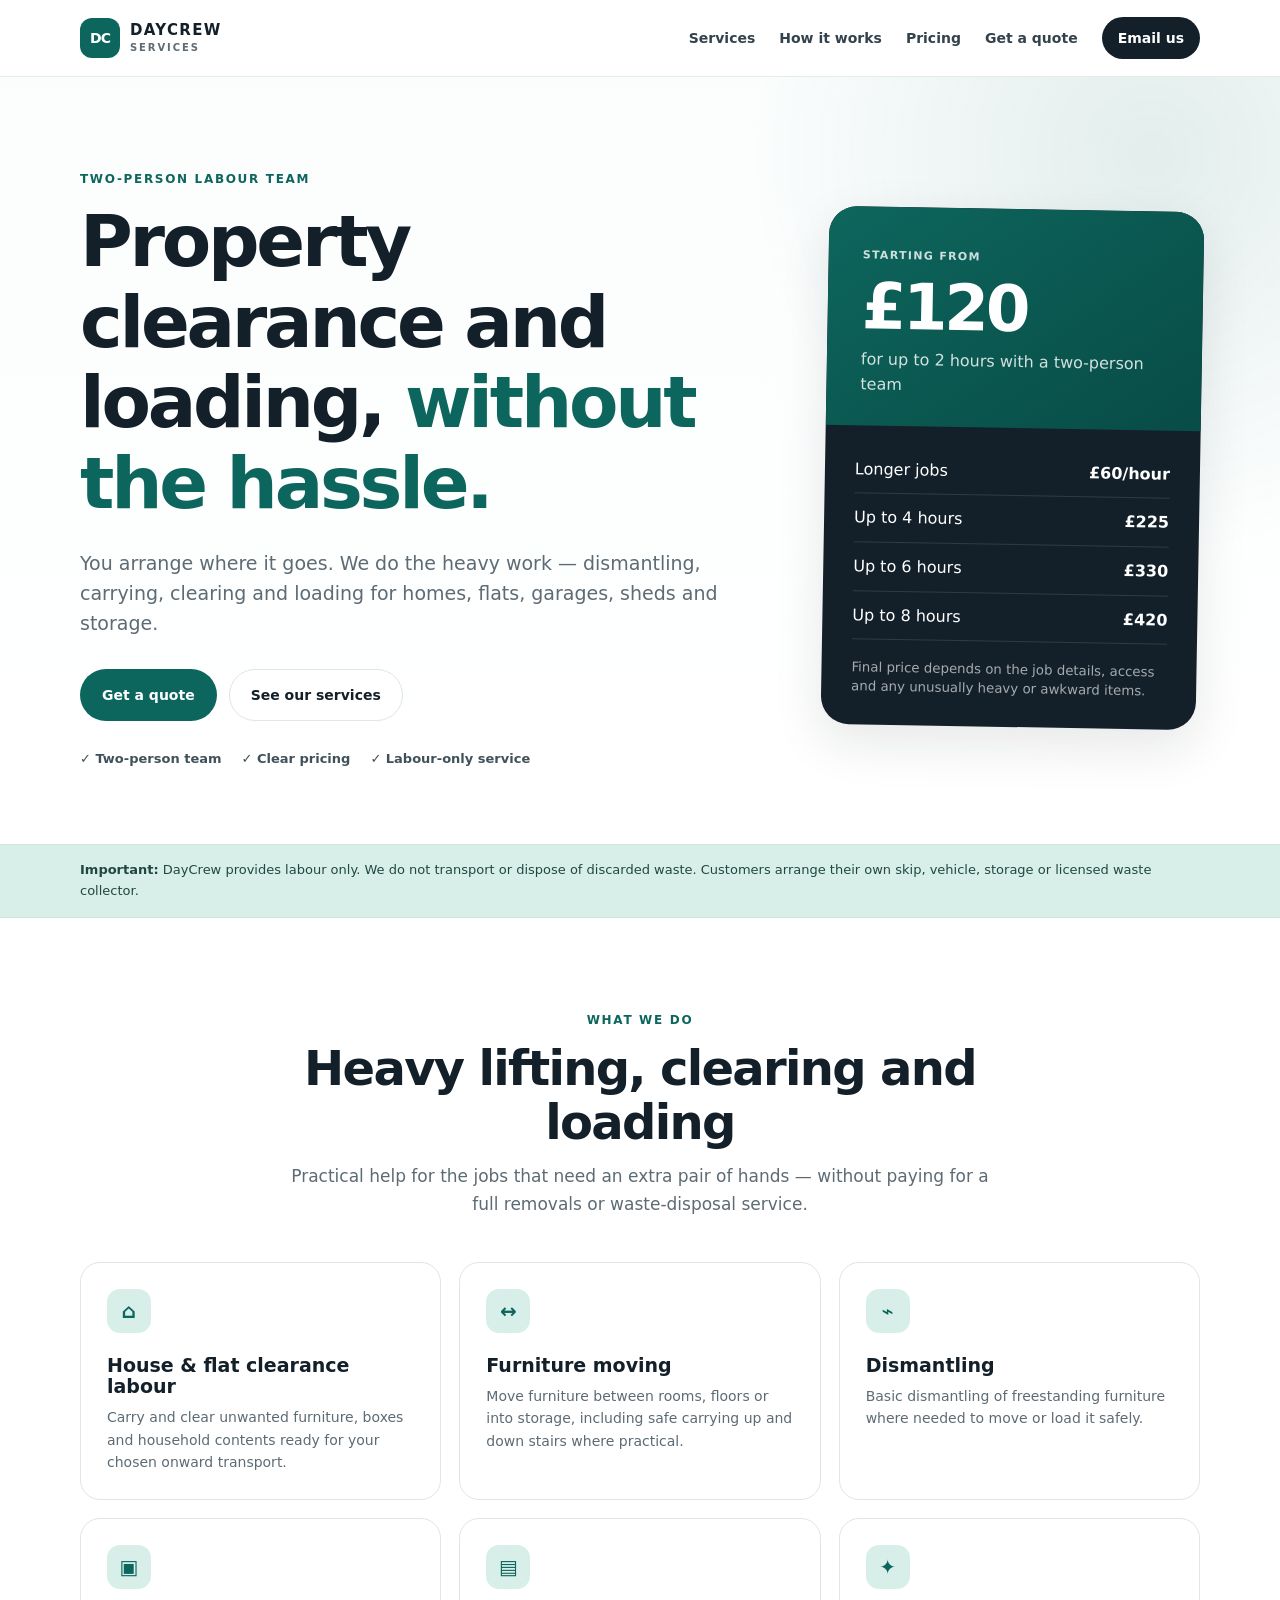
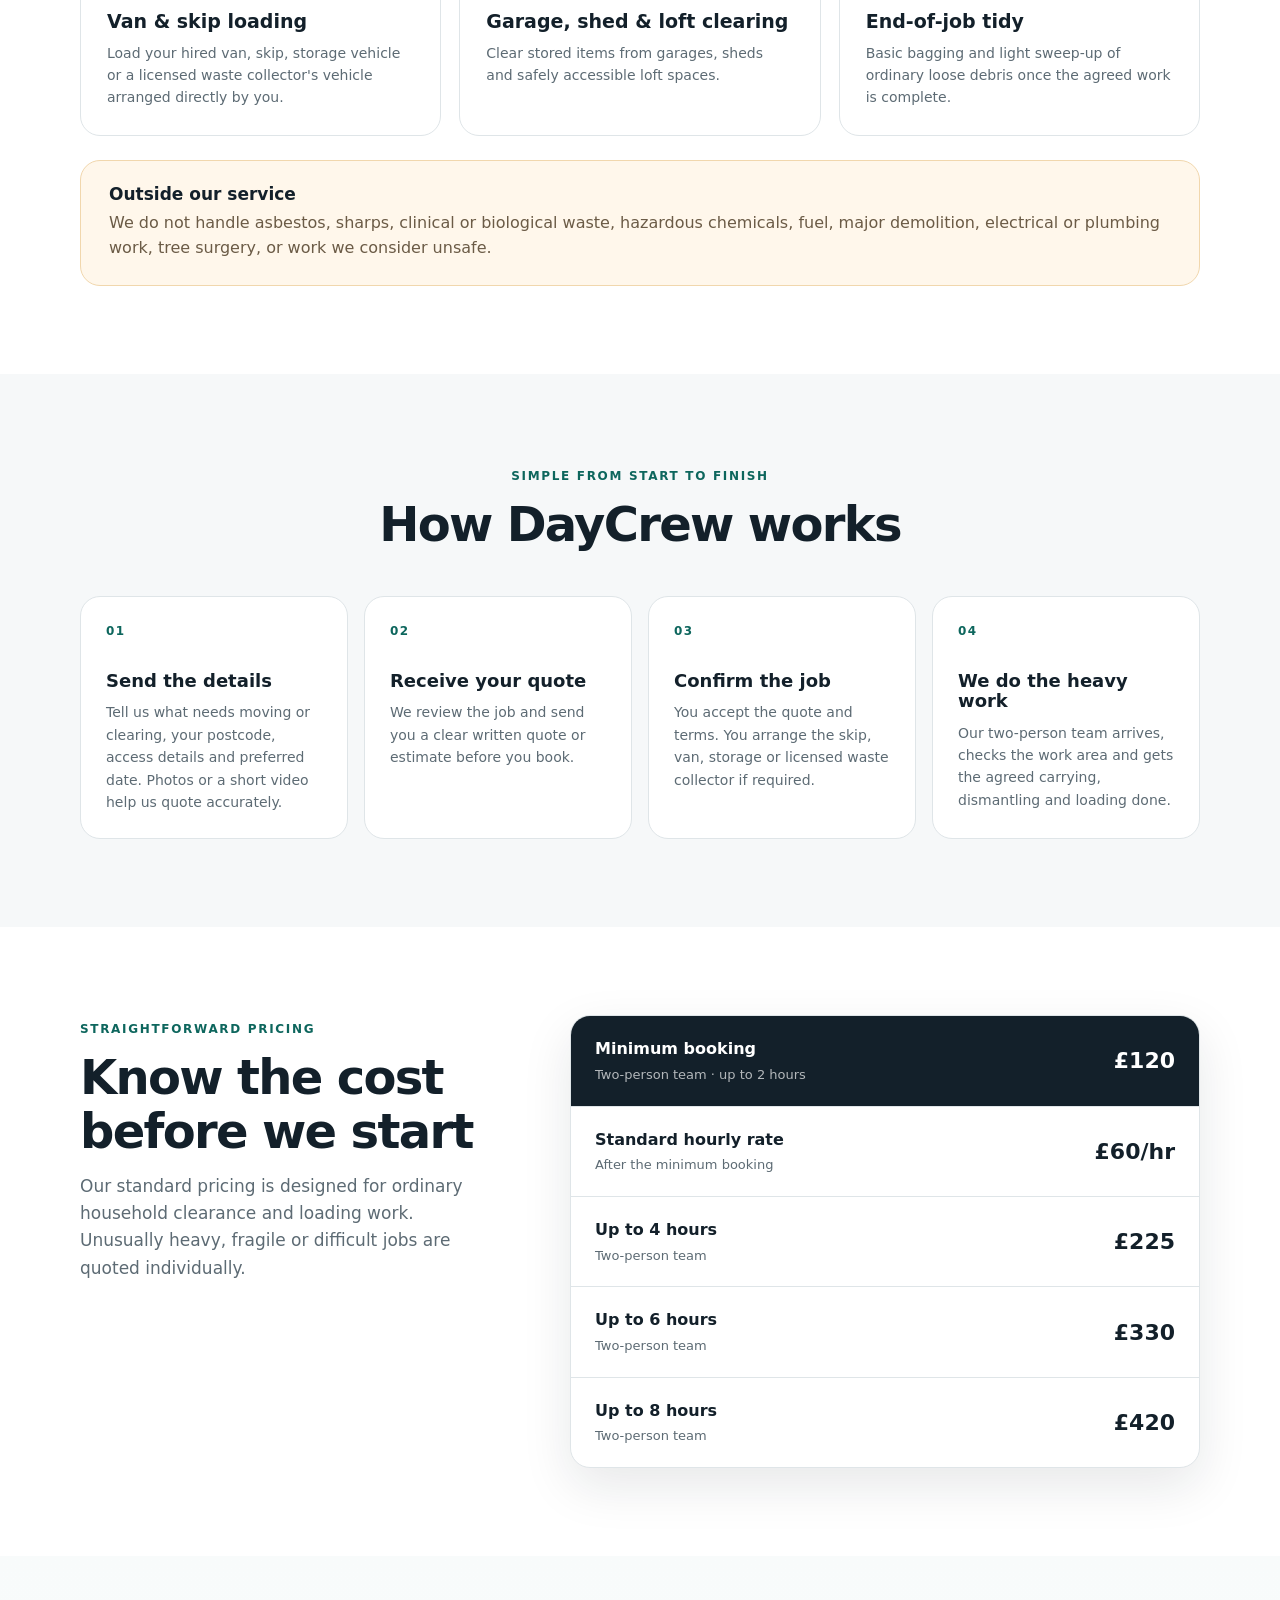
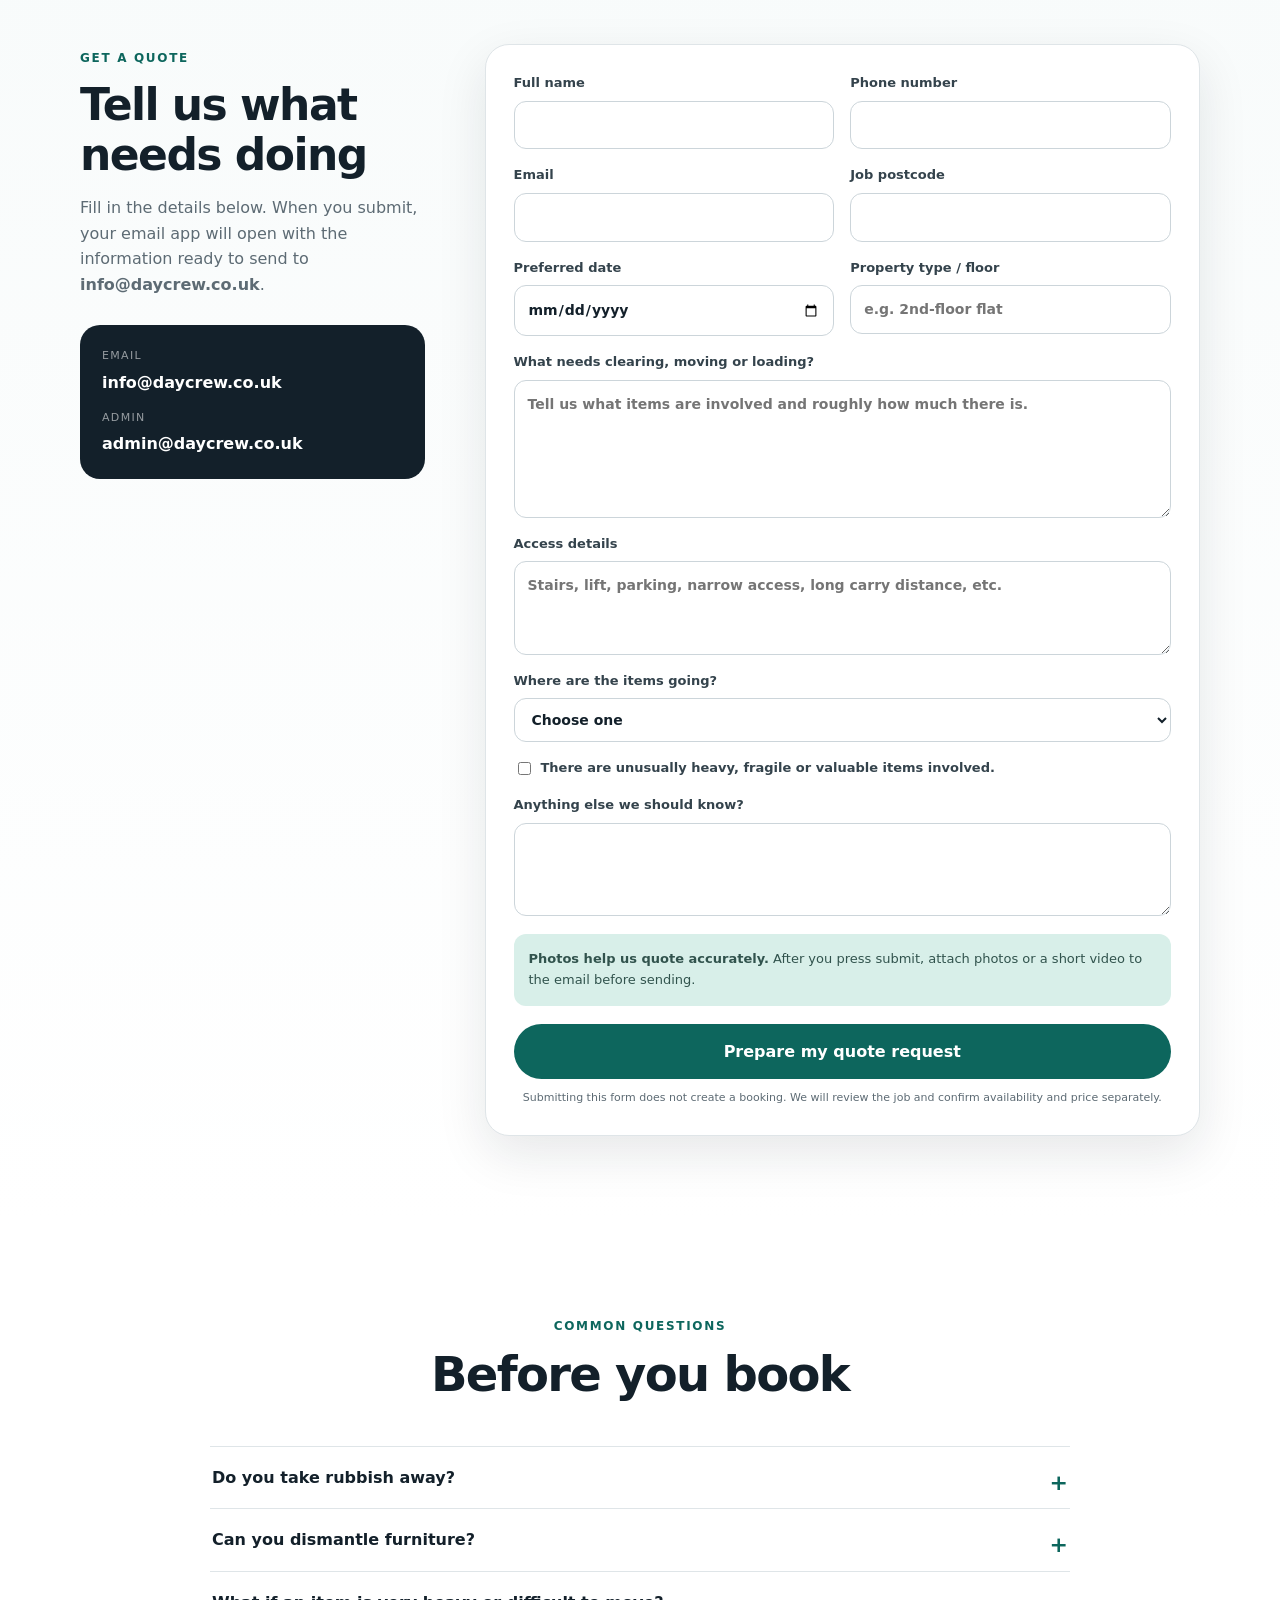
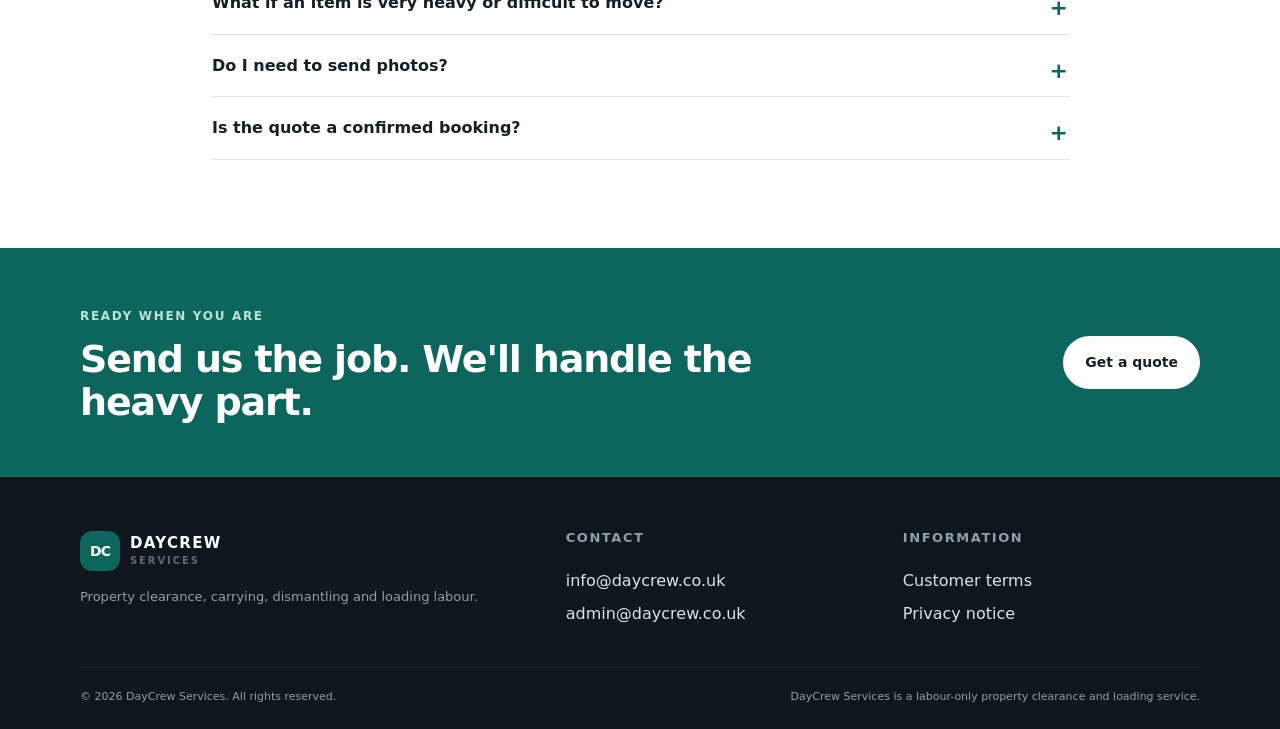
==== index.html @ 3d0cd8ff "Add files via upload" ====
<!DOCTYPE html>
<html lang="en">
<head>
  <meta charset="UTF-8" />
  <meta name="viewport" content="width=device-width, initial-scale=1.0" />
  <meta name="description" content="DayCrew Services provides two-person property clearance, carrying, dismantling and loading labour. You arrange where it goes — we do the heavy work." />
  <title>DayCrew Services | Property Clearance & Loading Labour</title>
  <link rel="stylesheet" href="styles.css" />
  <script defer src="script.js"></script>
</head>
<body>
  <a class="skip-link" href="#main">Skip to content</a>
  <header class="site-header">
    <div class="container nav-wrap">
      <a class="brand" href="#top" aria-label="DayCrew Services home">
        <span class="brand-mark">DC</span>
        <span class="brand-text">DAYCREW<span>SERVICES</span></span>
      </a>
      <button class="menu-toggle" aria-expanded="false" aria-controls="site-nav">
        <span></span><span></span><span></span><span class="sr-only">Menu</span>
      </button>
      <nav id="site-nav" class="site-nav" aria-label="Primary navigation">
        <a href="#services">Services</a>
        <a href="#how">How it works</a>
        <a href="#pricing">Pricing</a>
        <a href="#quote">Get a quote</a>
        <a class="nav-cta" href="mailto:info@daycrew.co.uk">Email us</a>
      </nav>
    </div>
  </header>

  <main id="main">
    <section class="hero" id="top">
      <div class="container hero-grid">
        <div class="hero-copy">
          <span class="eyebrow">Two-person labour team</span>
          <h1>Property clearance and loading, <span>without the hassle.</span></h1>
          <p class="hero-lead">You arrange where it goes. We do the heavy work — dismantling, carrying, clearing and loading for homes, flats, garages, sheds and storage.</p>
          <div class="hero-actions">
            <a class="btn btn-primary" href="#quote">Get a quote</a>
            <a class="btn btn-secondary" href="#services">See our services</a>
          </div>
          <div class="trust-row" aria-label="Key service benefits">
            <span>✓ Two-person team</span><span>✓ Clear pricing</span><span>✓ Labour-only service</span>
          </div>
        </div>

        <aside class="hero-card">
          <div class="hero-card-top">
            <span class="mini-label">Starting from</span>
            <div class="price-big">£120</div>
            <p>for up to 2 hours with a two-person team</p>
          </div>
          <div class="hero-card-body">
            <div class="card-line"><span>Longer jobs</span><strong>£60/hour</strong></div>
            <div class="card-line"><span>Up to 4 hours</span><strong>£225</strong></div>
            <div class="card-line"><span>Up to 6 hours</span><strong>£330</strong></div>
            <div class="card-line"><span>Up to 8 hours</span><strong>£420</strong></div>
            <small>Final price depends on the job details, access and any unusually heavy or awkward items.</small>
          </div>
        </aside>
      </div>
    </section>

    <section class="notice-strip"><div class="container"><strong>Important:</strong> DayCrew provides labour only. We do not transport or dispose of discarded waste. Customers arrange their own skip, vehicle, storage or licensed waste collector.</div></section>

    <section class="section" id="services">
      <div class="container">
        <div class="section-heading"><span class="eyebrow">What we do</span><h2>Heavy lifting, clearing and loading</h2><p>Practical help for the jobs that need an extra pair of hands — without paying for a full removals or waste-disposal service.</p></div>
        <div class="service-grid">
          <article class="service-card"><div class="icon">⌂</div><h3>House & flat clearance labour</h3><p>Carry and clear unwanted furniture, boxes and household contents ready for your chosen onward transport.</p></article>
          <article class="service-card"><div class="icon">↔</div><h3>Furniture moving</h3><p>Move furniture between rooms, floors or into storage, including safe carrying up and down stairs where practical.</p></article>
          <article class="service-card"><div class="icon">⌁</div><h3>Dismantling</h3><p>Basic dismantling of freestanding furniture where needed to move or load it safely.</p></article>
          <article class="service-card"><div class="icon">▣</div><h3>Van & skip loading</h3><p>Load your hired van, skip, storage vehicle or a licensed waste collector's vehicle arranged directly by you.</p></article>
          <article class="service-card"><div class="icon">▤</div><h3>Garage, shed & loft clearing</h3><p>Clear stored items from garages, sheds and safely accessible loft spaces.</p></article>
          <article class="service-card"><div class="icon">✦</div><h3>End-of-job tidy</h3><p>Basic bagging and light sweep-up of ordinary loose debris once the agreed work is complete.</p></article>
        </div>
        <div class="scope-box"><div><h3>Outside our service</h3><p>We do not handle asbestos, sharps, clinical or biological waste, hazardous chemicals, fuel, major demolition, electrical or plumbing work, tree surgery, or work we consider unsafe.</p></div></div>
      </div>
    </section>

    <section class="section section-alt" id="how">
      <div class="container">
        <div class="section-heading"><span class="eyebrow">Simple from start to finish</span><h2>How DayCrew works</h2></div>
        <div class="steps">
          <article class="step"><span class="step-number">01</span><h3>Send the details</h3><p>Tell us what needs moving or clearing, your postcode, access details and preferred date. Photos or a short video help us quote accurately.</p></article>
          <article class="step"><span class="step-number">02</span><h3>Receive your quote</h3><p>We review the job and send you a clear written quote or estimate before you book.</p></article>
          <article class="step"><span class="step-number">03</span><h3>Confirm the job</h3><p>You accept the quote and terms. You arrange the skip, van, storage or licensed waste collector if required.</p></article>
          <article class="step"><span class="step-number">04</span><h3>We do the heavy work</h3><p>Our two-person team arrives, checks the work area and gets the agreed carrying, dismantling and loading done.</p></article>
        </div>
      </div>
    </section>

    <section class="section" id="pricing">
      <div class="container pricing-wrap">
        <div class="section-heading left"><span class="eyebrow">Straightforward pricing</span><h2>Know the cost before we start</h2><p>Our standard pricing is designed for ordinary household clearance and loading work. Unusually heavy, fragile or difficult jobs are quoted individually.</p></div>
        <div class="pricing-table">
          <div class="price-row featured"><div><strong>Minimum booking</strong><span>Two-person team · up to 2 hours</span></div><strong>£120</strong></div>
          <div class="price-row"><div><strong>Standard hourly rate</strong><span>After the minimum booking</span></div><strong>£60/hr</strong></div>
          <div class="price-row"><div><strong>Up to 4 hours</strong><span>Two-person team</span></div><strong>£225</strong></div>
          <div class="price-row"><div><strong>Up to 6 hours</strong><span>Two-person team</span></div><strong>£330</strong></div>
          <div class="price-row"><div><strong>Up to 8 hours</strong><span>Two-person team</span></div><strong>£420</strong></div>
        </div>
      </div>
    </section>

    <section class="section quote-section" id="quote">
      <div class="container quote-grid">
        <div class="quote-copy"><span class="eyebrow">Get a quote</span><h2>Tell us what needs doing</h2><p>Fill in the details below. When you submit, your email app will open with the information ready to send to <strong>info@daycrew.co.uk</strong>.</p><div class="contact-card"><span>Email</span><a href="mailto:info@daycrew.co.uk">info@daycrew.co.uk</a><span>Admin</span><a href="mailto:admin@daycrew.co.uk">admin@daycrew.co.uk</a></div></div>

        <form id="quote-form" class="quote-form">
          <div class="form-grid">
            <label>Full name<input type="text" name="name" required autocomplete="name" /></label>
            <label>Phone number<input type="tel" name="phone" required autocomplete="tel" /></label>
            <label>Email<input type="email" name="email" required autocomplete="email" /></label>
            <label>Job postcode<input type="text" name="postcode" required autocomplete="postal-code" /></label>
            <label>Preferred date<input type="date" name="date" /></label>
            <label>Property type / floor<input type="text" name="property" placeholder="e.g. 2nd-floor flat" /></label>
            <label class="full">What needs clearing, moving or loading?<textarea name="job" rows="5" required placeholder="Tell us what items are involved and roughly how much there is."></textarea></label>
            <label class="full">Access details<textarea name="access" rows="3" placeholder="Stairs, lift, parking, narrow access, long carry distance, etc."></textarea></label>
            <label class="full">Where are the items going?<select name="destination" required><option value="">Choose one</option><option>My skip</option><option>My / hired removal van</option><option>Licensed waste collector I have arranged</option><option>Storage unit / storage vehicle</option><option>Only moving within the property</option><option>Other</option></select></label>
            <label class="full checkbox-row"><input type="checkbox" name="heavy" /><span>There are unusually heavy, fragile or valuable items involved.</span></label>
            <label class="full">Anything else we should know?<textarea name="notes" rows="3"></textarea></label>
          </div>
          <div class="photo-note"><strong>Photos help us quote accurately.</strong> After you press submit, attach photos or a short video to the email before sending.</div>
          <button type="submit" class="btn btn-primary btn-full">Prepare my quote request</button>
          <p class="form-small">Submitting this form does not create a booking. We will review the job and confirm availability and price separately.</p>
        </form>
      </div>
    </section>

    <section class="section faq-section"><div class="container"><div class="section-heading"><span class="eyebrow">Common questions</span><h2>Before you book</h2></div><div class="faq-list">
      <details><summary>Do you take rubbish away?</summary><p>No. DayCrew is a labour-only service. We can carry and load items, but you arrange the skip, vehicle, storage or licensed waste collector directly.</p></details>
      <details><summary>Can you dismantle furniture?</summary><p>Yes, basic dismantling of suitable freestanding furniture can be included where agreed in the quote.</p></details>
      <details><summary>What if an item is very heavy or difficult to move?</summary><p>Tell us before booking. We may need additional details, may quote it separately, or may decline work that we believe cannot be carried out safely.</p></details>
      <details><summary>Do I need to send photos?</summary><p>They are strongly recommended. Photos of the items, stairs and access route help us estimate the time and identify difficult items before arrival.</p></details>
      <details><summary>Is the quote a confirmed booking?</summary><p>No. Your booking is confirmed only once we have agreed the scope, price, date and terms with you.</p></details>
    </div></div></section>

    <section class="cta-section"><div class="container cta-inner"><div><span class="eyebrow">Ready when you are</span><h2>Send us the job. We'll handle the heavy part.</h2></div><a class="btn btn-light" href="#quote">Get a quote</a></div></section>
  </main>

  <footer class="site-footer"><div class="container footer-grid"><div><a class="brand footer-brand" href="#top"><span class="brand-mark">DC</span><span class="brand-text">DAYCREW<span>SERVICES</span></span></a><p>Property clearance, carrying, dismantling and loading labour.</p></div><div><h3>Contact</h3><a href="mailto:info@daycrew.co.uk">info@daycrew.co.uk</a><a href="mailto:admin@daycrew.co.uk">admin@daycrew.co.uk</a></div><div><h3>Information</h3><a href="terms.html">Customer terms</a><a href="privacy.html">Privacy notice</a></div></div><div class="container footer-bottom"><p>© <span id="year"></span> DayCrew Services. All rights reserved.</p><p>DayCrew Services is a labour-only property clearance and loading service.</p></div></footer>
</body>
</html>
---- styles.css ----
:root{--ink:#13202a;--muted:#5d6b74;--bg:#f6f8f9;--card:#fff;--line:#dfe5e8;--brand:#0d665d;--brand-dark:#084c46;--accent:#d8efe9;--shadow:0 18px 50px rgba(19,32,42,.10);--radius:20px}*{box-sizing:border-box}html{scroll-behavior:smooth}body{margin:0;font-family:Inter,ui-sans-serif,system-ui,-apple-system,BlinkMacSystemFont,"Segoe UI",sans-serif;color:var(--ink);background:#fff;line-height:1.6}a{color:inherit}.container{width:min(1120px,calc(100% - 40px));margin:0 auto}.sr-only{position:absolute;width:1px;height:1px;padding:0;margin:-1px;overflow:hidden;clip:rect(0,0,0,0);white-space:nowrap;border:0}.skip-link{position:absolute;left:-9999px;top:10px;background:#fff;padding:10px 14px;z-index:999}.skip-link:focus{left:10px}.site-header{position:sticky;top:0;z-index:50;background:rgba(255,255,255,.92);backdrop-filter:blur(12px);border-bottom:1px solid rgba(223,229,232,.8)}.nav-wrap{height:76px;display:flex;align-items:center;justify-content:space-between;gap:28px}.brand{display:flex;align-items:center;gap:10px;text-decoration:none;font-weight:800}.brand-mark{width:40px;height:40px;border-radius:12px;display:grid;place-items:center;background:var(--brand);color:#fff;letter-spacing:-1px;font-size:14px}.brand-text{font-size:15px;letter-spacing:.09em;line-height:1.05}.brand-text span{display:block;font-size:10px;font-weight:700;color:var(--muted);letter-spacing:.19em;margin-top:4px}.site-nav{display:flex;align-items:center;gap:24px}.site-nav a{text-decoration:none;font-size:14px;font-weight:650;color:#33434d}.site-nav a:hover{color:var(--brand)}.site-nav .nav-cta{color:#fff;background:var(--ink);padding:10px 16px;border-radius:999px}.site-nav .nav-cta:hover{color:#fff;background:var(--brand)}.menu-toggle{display:none;border:0;background:none;padding:8px}.menu-toggle span:not(.sr-only){display:block;width:23px;height:2px;background:var(--ink);margin:5px}.hero{padding:88px 0 74px;background:radial-gradient(circle at 90% 10%,rgba(13,102,93,.10),transparent 30%),linear-gradient(180deg,#fbfdfd 0%,#fff 100%)}.hero-grid{display:grid;grid-template-columns:1.35fr .75fr;gap:70px;align-items:center}.eyebrow{display:inline-block;color:var(--brand);font-size:12px;font-weight:800;text-transform:uppercase;letter-spacing:.14em;margin-bottom:12px}h1,h2,h3{margin-top:0;line-height:1.12}h1{font-size:clamp(42px,6vw,72px);letter-spacing:-.045em;margin-bottom:24px;max-width:830px}h1 span{color:var(--brand)}.hero-lead{font-size:19px;color:var(--muted);max-width:700px;margin:0 0 30px}.hero-actions{display:flex;gap:12px;flex-wrap:wrap;margin-bottom:28px}.btn{display:inline-flex;align-items:center;justify-content:center;border-radius:999px;padding:14px 21px;font-weight:800;font-size:14px;text-decoration:none;border:1px solid transparent;cursor:pointer;transition:.2s ease}.btn:hover{transform:translateY(-1px)}.btn-primary{background:var(--brand);color:#fff}.btn-primary:hover{background:var(--brand-dark)}.btn-secondary{background:#fff;border-color:var(--line);color:var(--ink)}.btn-light{background:#fff;color:var(--ink)}.btn-full{width:100%;font:inherit;font-weight:800}.trust-row{display:flex;gap:20px;flex-wrap:wrap;color:#40515b;font-size:13px;font-weight:700}.hero-card{background:var(--ink);color:#fff;border-radius:28px;overflow:hidden;box-shadow:var(--shadow);transform:rotate(1deg)}.hero-card-top{padding:34px 34px 28px;background:linear-gradient(145deg,var(--brand),var(--brand-dark))}.mini-label{text-transform:uppercase;letter-spacing:.12em;font-size:11px;font-weight:800;opacity:.8}.price-big{font-size:64px;font-weight:900;letter-spacing:-.05em;line-height:1;margin:8px 0}.hero-card-top p{margin:0;color:rgba(255,255,255,.82)}.hero-card-body{padding:20px 30px 28px}.card-line{display:flex;justify-content:space-between;padding:11px 0;border-bottom:1px solid rgba(255,255,255,.12)}.hero-card-body small{display:block;margin-top:18px;color:rgba(255,255,255,.62);line-height:1.45}.notice-strip{background:var(--accent);border-top:1px solid #c9e6df;border-bottom:1px solid #c9e6df}.notice-strip .container{padding:15px 0;font-size:13px;color:#224740}.section{padding:88px 0}.section-alt{background:var(--bg)}.section-heading{max-width:720px;margin:0 auto 44px;text-align:center}.section-heading.left{text-align:left;margin:0}.section-heading h2{font-size:clamp(32px,4vw,48px);letter-spacing:-.035em;margin-bottom:14px}.section-heading p{color:var(--muted);margin:0;font-size:17px}.service-grid{display:grid;grid-template-columns:repeat(3,1fr);gap:18px}.service-card{padding:26px;border:1px solid var(--line);border-radius:var(--radius);background:var(--card);transition:.2s ease}.service-card:hover{transform:translateY(-3px);box-shadow:var(--shadow)}.icon{width:44px;height:44px;border-radius:13px;background:var(--accent);display:grid;place-items:center;color:var(--brand);font-size:20px;font-weight:900;margin-bottom:22px}.service-card h3{font-size:19px;margin-bottom:9px}.service-card p{margin:0;color:var(--muted);font-size:14px}.scope-box{margin-top:24px;padding:24px 28px;background:#fff7eb;border:1px solid #f1d7ad;border-radius:var(--radius)}.scope-box h3{font-size:17px;margin-bottom:6px}.scope-box p{margin:0;color:#6b5b46}.steps{display:grid;grid-template-columns:repeat(4,1fr);gap:16px}.step{background:#fff;border:1px solid var(--line);border-radius:var(--radius);padding:25px}.step-number{display:block;color:var(--brand);font-weight:900;letter-spacing:.12em;font-size:12px;margin-bottom:30px}.step h3{font-size:18px;margin-bottom:10px}.step p{color:var(--muted);font-size:14px;margin:0}.pricing-wrap{display:grid;grid-template-columns:.8fr 1.2fr;gap:70px;align-items:start}.pricing-table{border:1px solid var(--line);border-radius:var(--radius);overflow:hidden;background:#fff;box-shadow:var(--shadow)}.price-row{display:flex;justify-content:space-between;align-items:center;gap:20px;padding:20px 24px;border-bottom:1px solid var(--line)}.price-row:last-child{border-bottom:0}.price-row div{display:flex;flex-direction:column}.price-row span{font-size:13px;color:var(--muted);margin-top:3px}.price-row>strong{font-size:22px}.price-row.featured{background:var(--ink);color:#fff}.price-row.featured span{color:rgba(255,255,255,.68)}.quote-section{background:linear-gradient(180deg,#f8fbfb,#fff)}.quote-grid{display:grid;grid-template-columns:.65fr 1.35fr;gap:60px;align-items:start}.quote-copy h2{font-size:44px;letter-spacing:-.035em;margin-bottom:14px}.quote-copy>p{color:var(--muted)}.contact-card{margin-top:28px;padding:22px;border-radius:var(--radius);background:var(--ink);color:#fff;display:grid;gap:5px}.contact-card span{font-size:11px;text-transform:uppercase;letter-spacing:.12em;opacity:.55;margin-top:8px}.contact-card span:first-child{margin-top:0}.contact-card a{text-decoration:none;font-weight:800}.quote-form{background:#fff;border:1px solid var(--line);border-radius:24px;padding:28px;box-shadow:var(--shadow)}.form-grid{display:grid;grid-template-columns:1fr 1fr;gap:16px}label{font-size:13px;font-weight:750;color:#34434c;display:flex;flex-direction:column;gap:7px}label.full{grid-column:1/-1}input,textarea,select{width:100%;border:1px solid #ccd5da;border-radius:12px;padding:12px 13px;font:inherit;font-size:14px;color:var(--ink);background:#fff}textarea{resize:vertical}input:focus,textarea:focus,select:focus{outline:3px solid rgba(13,102,93,.13);border-color:var(--brand)}.checkbox-row{flex-direction:row;align-items:flex-start;font-weight:600}.checkbox-row input{width:auto;margin-top:4px}.photo-note{margin:18px 0;padding:15px;border-radius:12px;background:var(--accent);font-size:13px;color:#31534d}.form-small{font-size:11px;color:var(--muted);text-align:center;margin:10px 0 0}.faq-list{max-width:860px;margin:0 auto;border-top:1px solid var(--line)}details{border-bottom:1px solid var(--line);padding:18px 2px}summary{cursor:pointer;font-weight:800;list-style:none}summary::-webkit-details-marker{display:none}summary:after{content:"+";float:right;color:var(--brand);font-size:22px}details[open] summary:after{content:"–"}details p{color:var(--muted);margin:12px 30px 0 0}.cta-section{padding:54px 0;background:var(--brand);color:#fff}.cta-inner{display:flex;justify-content:space-between;align-items:center;gap:30px}.cta-inner .eyebrow{color:#bde2da}.cta-inner h2{font-size:38px;letter-spacing:-.03em;margin:0;max-width:700px}.site-footer{background:#0d171d;color:#dbe4e8;padding:54px 0 24px}.footer-grid{display:grid;grid-template-columns:1.5fr 1fr 1fr;gap:40px}.footer-brand{color:#fff;margin-bottom:16px}.site-footer p{color:#8ea0aa;max-width:430px;font-size:13px}.site-footer h3{font-size:13px;text-transform:uppercase;letter-spacing:.12em;color:#8ea0aa;margin-bottom:14px}.footer-grid>div:not(:first-child){display:flex;flex-direction:column;gap:8px}.footer-grid a{text-decoration:none}.footer-grid a:hover{color:#fff}.footer-bottom{display:flex;justify-content:space-between;gap:20px;border-top:1px solid rgba(255,255,255,.08);margin-top:40px;padding-top:20px}.footer-bottom p{margin:0;font-size:11px}.legal-page{background:var(--bg);min-height:100vh}.legal-shell{max-width:860px;margin:0 auto;padding:70px 20px}.legal-shell h1{font-size:46px}.legal-shell h2{font-size:22px;margin-top:34px}.legal-shell p,.legal-shell li{color:#4f606a}.legal-shell .legal-card{background:#fff;border:1px solid var(--line);border-radius:var(--radius);padding:34px}.back-link{display:inline-block;margin-bottom:26px;text-decoration:none;font-weight:800;color:var(--brand)}@media(max-width:900px){.hero-grid,.pricing-wrap,.quote-grid{grid-template-columns:1fr}.hero-grid{gap:38px}.hero-card{max-width:620px;transform:none}.service-grid{grid-template-columns:1fr 1fr}.steps{grid-template-columns:1fr 1fr}.quote-copy{max-width:700px}}@media(max-width:760px){.nav-wrap{height:68px}.menu-toggle{display:block}.site-nav{display:none;position:absolute;left:20px;right:20px;top:76px;background:#fff;border:1px solid var(--line);border-radius:18px;padding:14px;box-shadow:var(--shadow);flex-direction:column;align-items:stretch}.site-nav.open{display:flex}.site-nav a{padding:8px 10px}.hero{padding:62px 0 55px}.service-grid,.steps,.footer-grid{grid-template-columns:1fr}.form-grid{grid-template-columns:1fr}.cta-inner,.footer-bottom{flex-direction:column;align-items:flex-start}.section{padding:68px 0}.container{width:min(100% - 28px,1120px)}}@media(max-width:520px){h1{font-size:42px}.hero-lead{font-size:17px}.service-grid,.steps{grid-template-columns:1fr}.price-row{padding:17px}.price-row>strong{font-size:19px}.quote-form{padding:19px}.quote-copy h2{font-size:38px}}
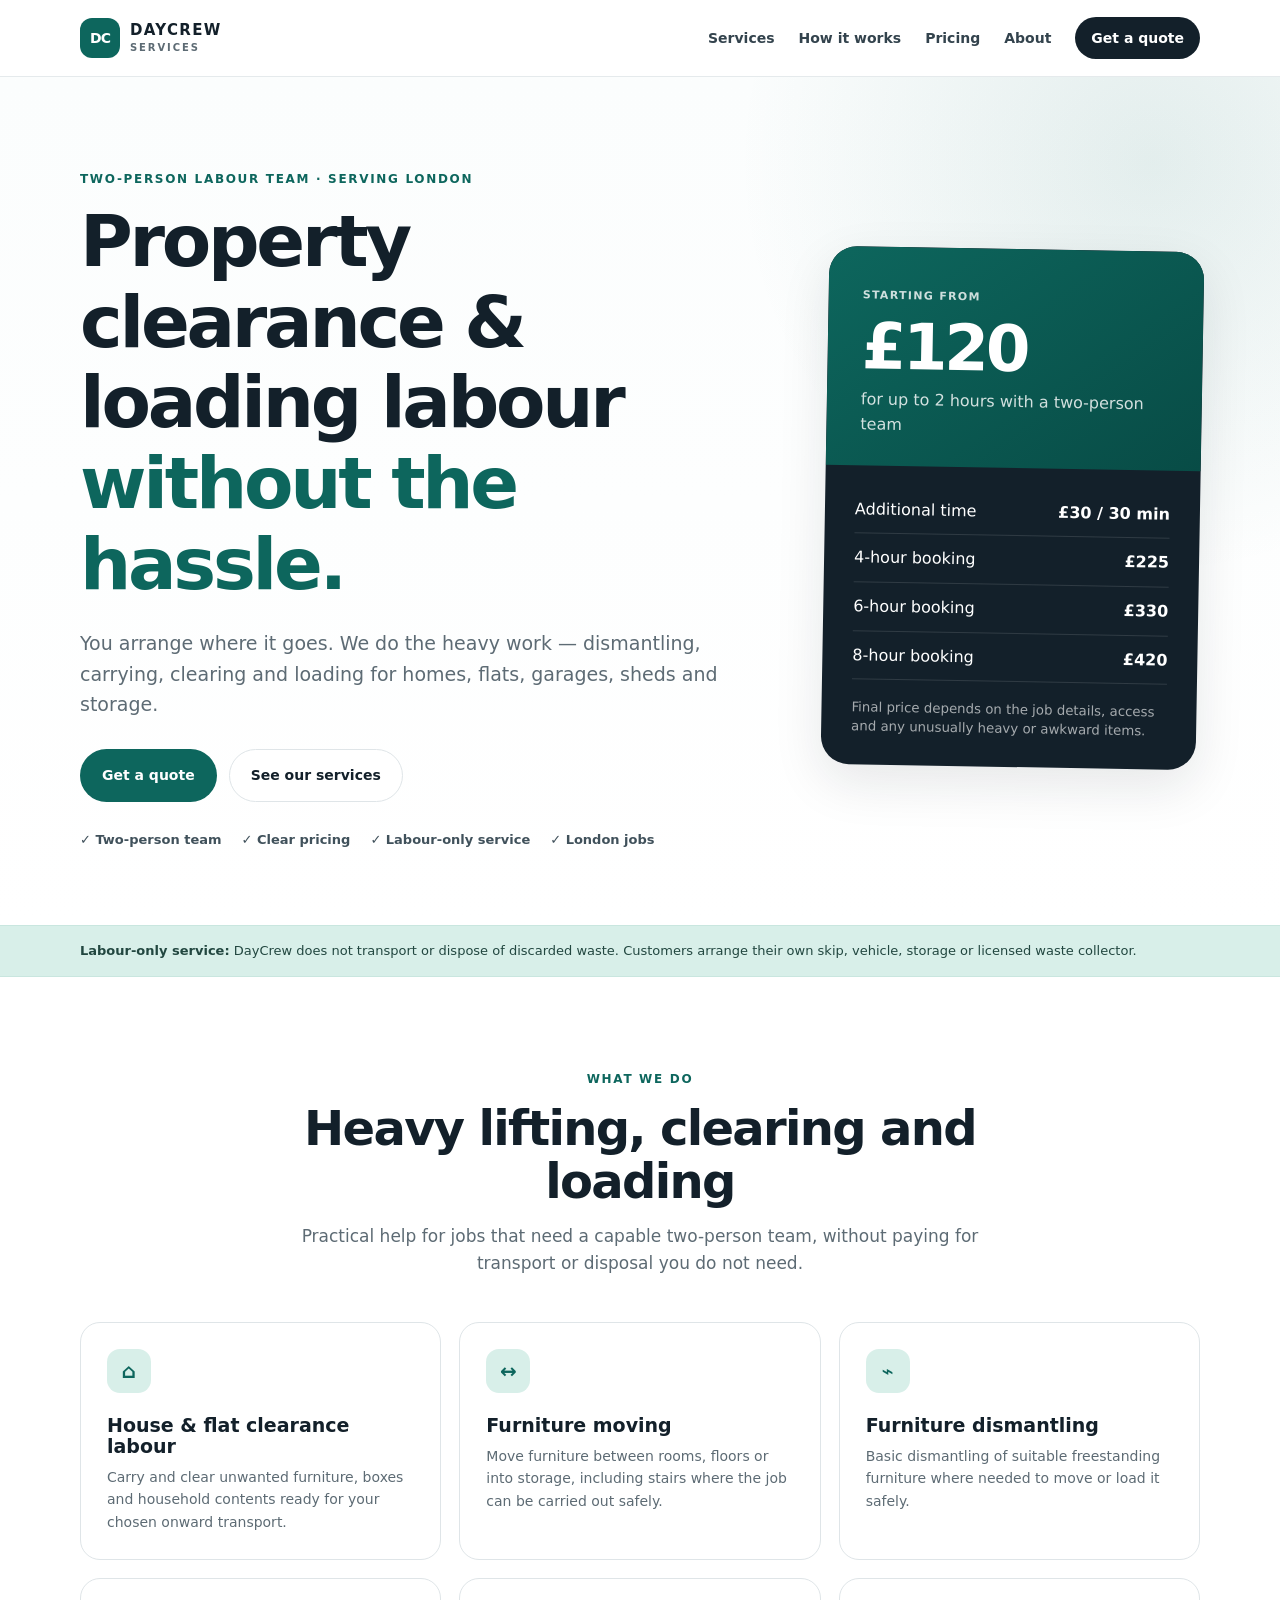
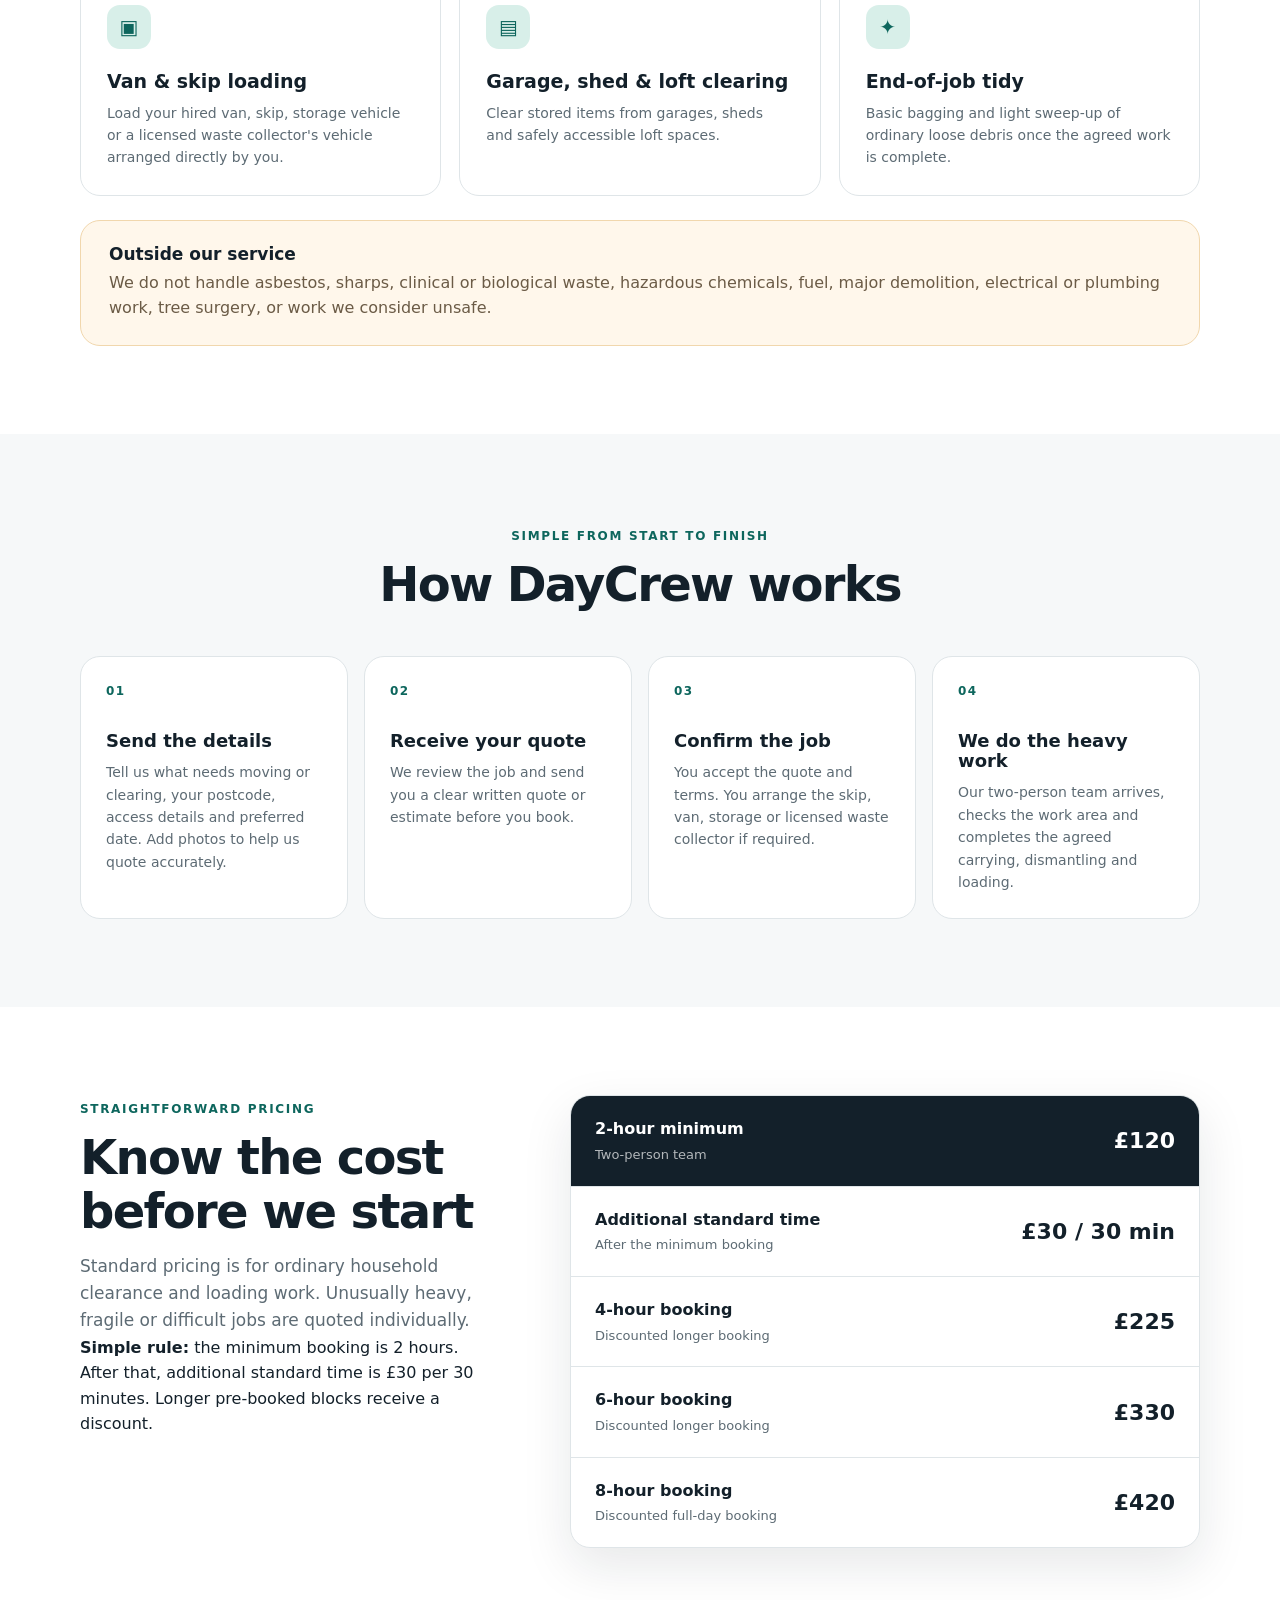
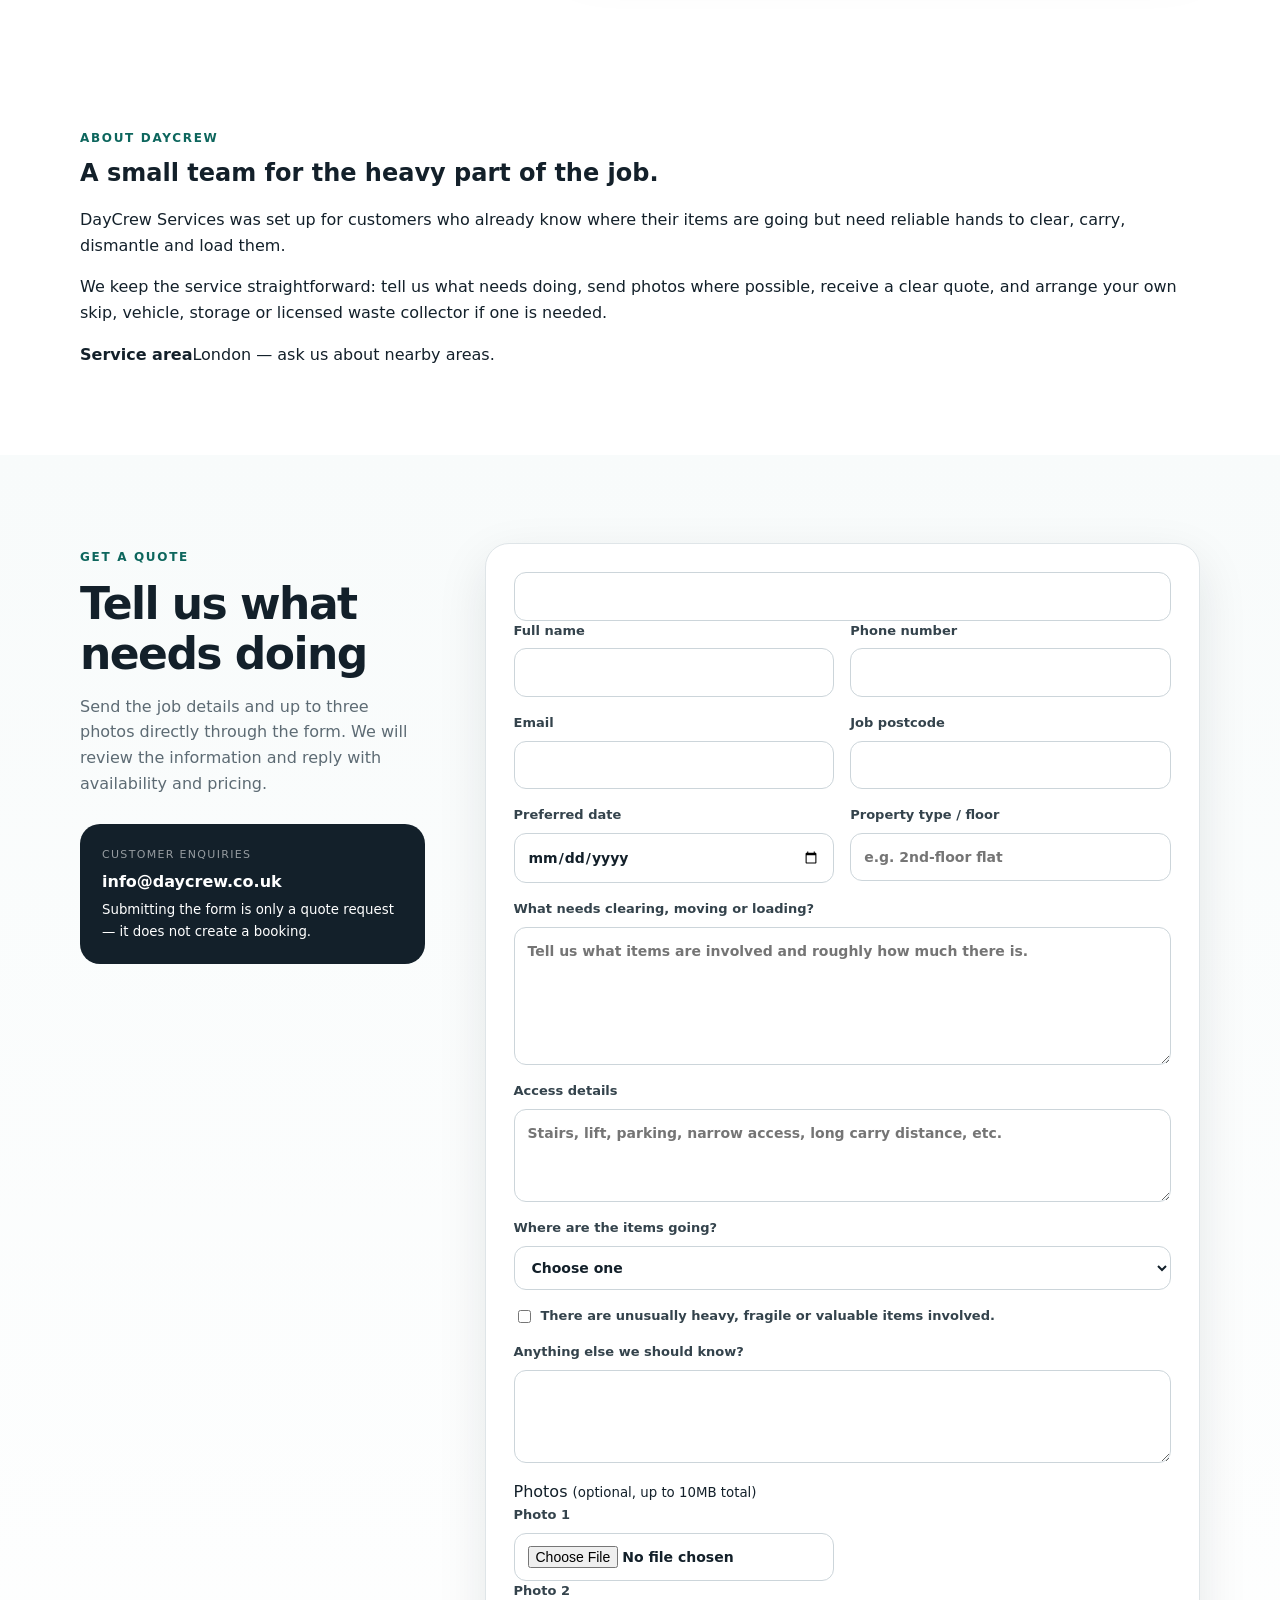
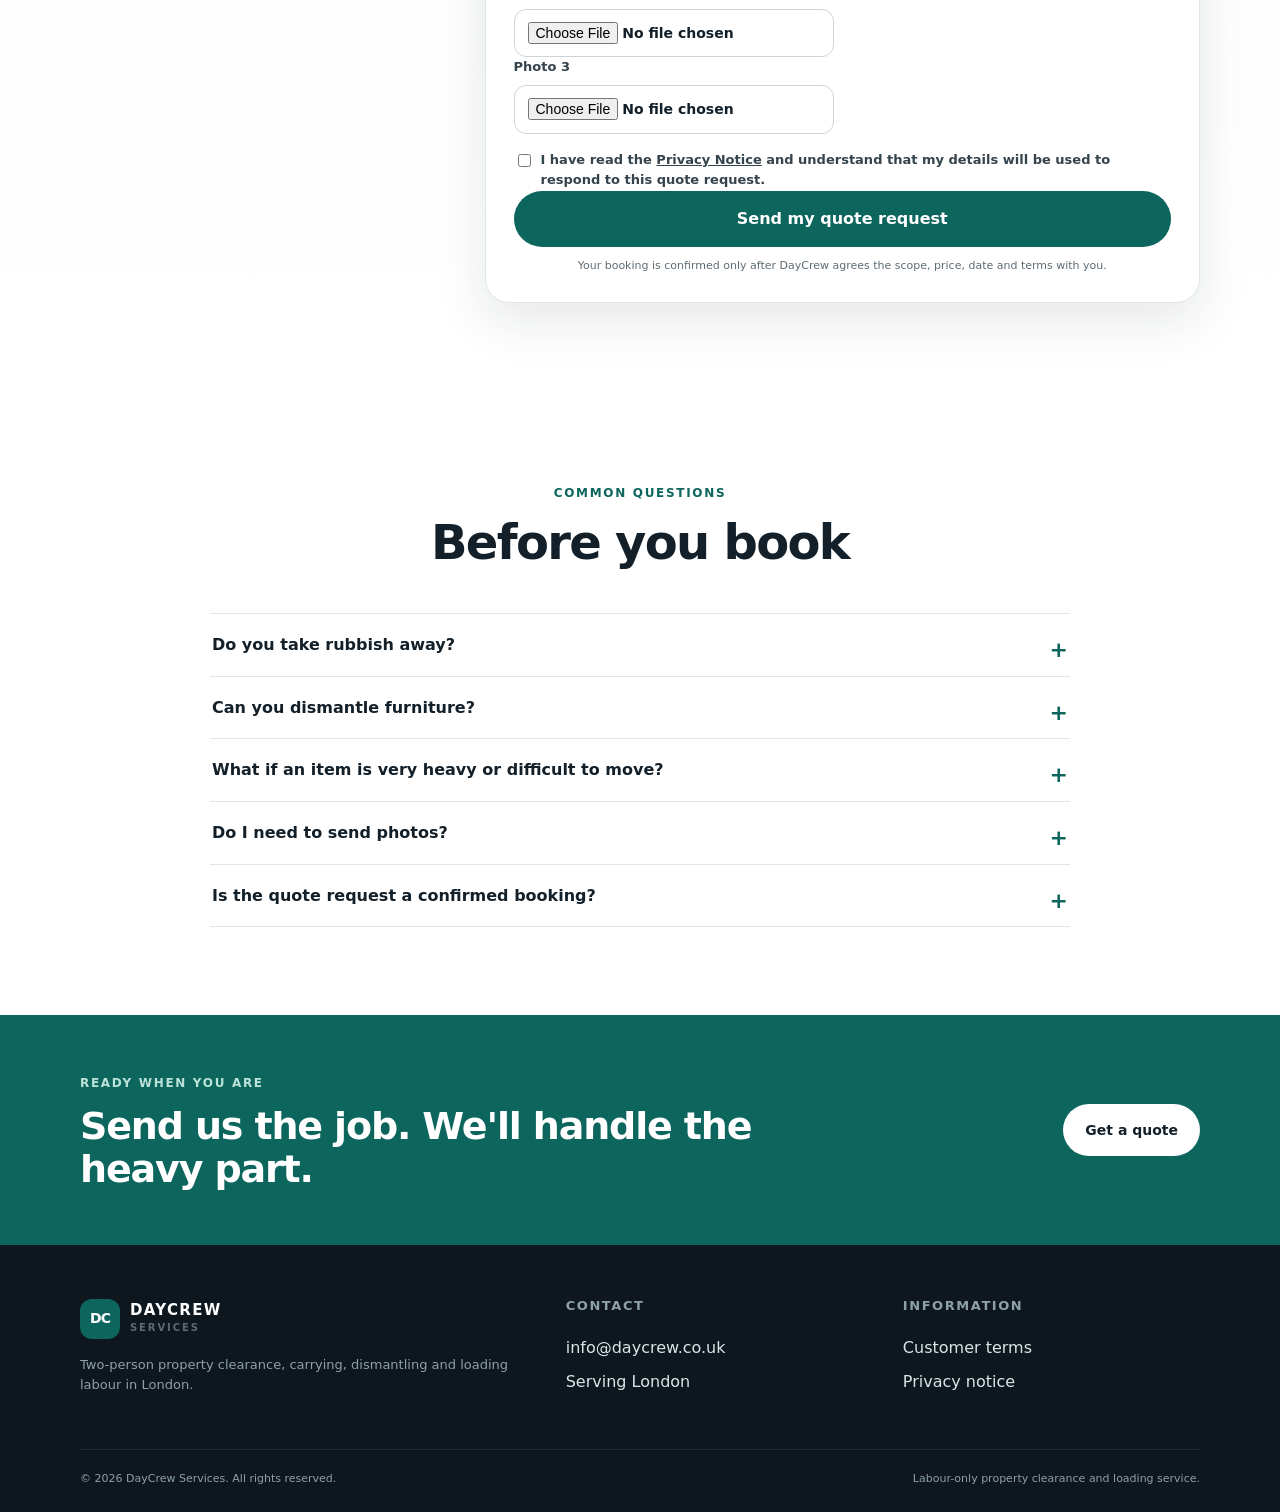
==== commit 9441434a: "Upgrade homepage for DayCrew V2" ====
--- a/index.html
+++ b/index.html
@@ -3,13 +3,32 @@
 <head>
   <meta charset="UTF-8" />
   <meta name="viewport" content="width=device-width, initial-scale=1.0" />
-  <meta name="description" content="DayCrew Services provides two-person property clearance, carrying, dismantling and loading labour. You arrange where it goes — we do the heavy work." />
-  <title>DayCrew Services | Property Clearance & Loading Labour</title>
+  <meta name="description" content="DayCrew Services provides two-person property clearance, carrying, dismantling and loading labour in London. You arrange where it goes — we do the heavy work." />
+  <link rel="canonical" href="https://daycrew.co.uk/" />
+  <meta property="og:type" content="website" />
+  <meta property="og:title" content="DayCrew Services | Property Clearance & Loading Labour" />
+  <meta property="og:description" content="Two-person clearance, carrying, dismantling and loading labour in London. You arrange where it goes — we do the heavy work." />
+  <meta property="og:url" content="https://daycrew.co.uk/" />
+  <meta name="theme-color" content="#0d665d" />
+  <title>DayCrew Services | Property Clearance & Loading Labour in London</title>
+  <link rel="icon" href="favicon.svg" type="image/svg+xml" />
   <link rel="stylesheet" href="styles.css" />
   <script defer src="script.js"></script>
+  <script type="application/ld+json">
+  {
+    "@context":"https://schema.org",
+    "@type":"Organization",
+    "name":"DayCrew Services",
+    "url":"https://daycrew.co.uk/",
+    "email":"info@daycrew.co.uk",
+    "description":"Two-person property clearance, carrying, dismantling and loading labour.",
+    "areaServed":{"@type":"City","name":"London"}
+  }
+  </script>
 </head>
 <body>
   <a class="skip-link" href="#main">Skip to content</a>
+
   <header class="site-header">
     <div class="container nav-wrap">
       <a class="brand" href="#top" aria-label="DayCrew Services home">
@@ -23,8 +42,8 @@
         <a href="#services">Services</a>
         <a href="#how">How it works</a>
         <a href="#pricing">Pricing</a>
-        <a href="#quote">Get a quote</a>
-        <a class="nav-cta" href="mailto:info@daycrew.co.uk">Email us</a>
+        <a href="#about">About</a>
+        <a class="nav-cta" href="#quote">Get a quote</a>
       </nav>
     </div>
   </header>
@@ -33,15 +52,18 @@
     <section class="hero" id="top">
       <div class="container hero-grid">
         <div class="hero-copy">
-          <span class="eyebrow">Two-person labour team</span>
-          <h1>Property clearance and loading, <span>without the hassle.</span></h1>
+          <span class="eyebrow">Two-person labour team · Serving London</span>
+          <h1>Property clearance &amp; loading labour <span>without the hassle.</span></h1>
           <p class="hero-lead">You arrange where it goes. We do the heavy work — dismantling, carrying, clearing and loading for homes, flats, garages, sheds and storage.</p>
           <div class="hero-actions">
             <a class="btn btn-primary" href="#quote">Get a quote</a>
             <a class="btn btn-secondary" href="#services">See our services</a>
           </div>
           <div class="trust-row" aria-label="Key service benefits">
-            <span>✓ Two-person team</span><span>✓ Clear pricing</span><span>✓ Labour-only service</span>
+            <span>✓ Two-person team</span>
+            <span>✓ Clear pricing</span>
+            <span>✓ Labour-only service</span>
+            <span>✓ London jobs</span>
           </div>
         </div>
 
@@ -52,94 +74,195 @@
             <p>for up to 2 hours with a two-person team</p>
           </div>
           <div class="hero-card-body">
-            <div class="card-line"><span>Longer jobs</span><strong>£60/hour</strong></div>
-            <div class="card-line"><span>Up to 4 hours</span><strong>£225</strong></div>
-            <div class="card-line"><span>Up to 6 hours</span><strong>£330</strong></div>
-            <div class="card-line"><span>Up to 8 hours</span><strong>£420</strong></div>
+            <div class="card-line"><span>Additional time</span><strong>£30 / 30 min</strong></div>
+            <div class="card-line"><span>4-hour booking</span><strong>£225</strong></div>
+            <div class="card-line"><span>6-hour booking</span><strong>£330</strong></div>
+            <div class="card-line"><span>8-hour booking</span><strong>£420</strong></div>
             <small>Final price depends on the job details, access and any unusually heavy or awkward items.</small>
           </div>
         </aside>
       </div>
     </section>
 
-    <section class="notice-strip"><div class="container"><strong>Important:</strong> DayCrew provides labour only. We do not transport or dispose of discarded waste. Customers arrange their own skip, vehicle, storage or licensed waste collector.</div></section>
+    <section class="notice-strip">
+      <div class="container"><strong>Labour-only service:</strong> DayCrew does not transport or dispose of discarded waste. Customers arrange their own skip, vehicle, storage or licensed waste collector.</div>
+    </section>
 
     <section class="section" id="services">
       <div class="container">
-        <div class="section-heading"><span class="eyebrow">What we do</span><h2>Heavy lifting, clearing and loading</h2><p>Practical help for the jobs that need an extra pair of hands — without paying for a full removals or waste-disposal service.</p></div>
+        <div class="section-heading">
+          <span class="eyebrow">What we do</span>
+          <h2>Heavy lifting, clearing and loading</h2>
+          <p>Practical help for jobs that need a capable two-person team, without paying for transport or disposal you do not need.</p>
+        </div>
         <div class="service-grid">
-          <article class="service-card"><div class="icon">⌂</div><h3>House & flat clearance labour</h3><p>Carry and clear unwanted furniture, boxes and household contents ready for your chosen onward transport.</p></article>
-          <article class="service-card"><div class="icon">↔</div><h3>Furniture moving</h3><p>Move furniture between rooms, floors or into storage, including safe carrying up and down stairs where practical.</p></article>
-          <article class="service-card"><div class="icon">⌁</div><h3>Dismantling</h3><p>Basic dismantling of freestanding furniture where needed to move or load it safely.</p></article>
-          <article class="service-card"><div class="icon">▣</div><h3>Van & skip loading</h3><p>Load your hired van, skip, storage vehicle or a licensed waste collector's vehicle arranged directly by you.</p></article>
-          <article class="service-card"><div class="icon">▤</div><h3>Garage, shed & loft clearing</h3><p>Clear stored items from garages, sheds and safely accessible loft spaces.</p></article>
+          <article class="service-card"><div class="icon">⌂</div><h3>House &amp; flat clearance labour</h3><p>Carry and clear unwanted furniture, boxes and household contents ready for your chosen onward transport.</p></article>
+          <article class="service-card"><div class="icon">↔</div><h3>Furniture moving</h3><p>Move furniture between rooms, floors or into storage, including stairs where the job can be carried out safely.</p></article>
+          <article class="service-card"><div class="icon">⌁</div><h3>Furniture dismantling</h3><p>Basic dismantling of suitable freestanding furniture where needed to move or load it safely.</p></article>
+          <article class="service-card"><div class="icon">▣</div><h3>Van &amp; skip loading</h3><p>Load your hired van, skip, storage vehicle or a licensed waste collector's vehicle arranged directly by you.</p></article>
+          <article class="service-card"><div class="icon">▤</div><h3>Garage, shed &amp; loft clearing</h3><p>Clear stored items from garages, sheds and safely accessible loft spaces.</p></article>
           <article class="service-card"><div class="icon">✦</div><h3>End-of-job tidy</h3><p>Basic bagging and light sweep-up of ordinary loose debris once the agreed work is complete.</p></article>
         </div>
-        <div class="scope-box"><div><h3>Outside our service</h3><p>We do not handle asbestos, sharps, clinical or biological waste, hazardous chemicals, fuel, major demolition, electrical or plumbing work, tree surgery, or work we consider unsafe.</p></div></div>
+        <div class="scope-box">
+          <h3>Outside our service</h3>
+          <p>We do not handle asbestos, sharps, clinical or biological waste, hazardous chemicals, fuel, major demolition, electrical or plumbing work, tree surgery, or work we consider unsafe.</p>
+        </div>
       </div>
     </section>
 
     <section class="section section-alt" id="how">
       <div class="container">
-        <div class="section-heading"><span class="eyebrow">Simple from start to finish</span><h2>How DayCrew works</h2></div>
+        <div class="section-heading">
+          <span class="eyebrow">Simple from start to finish</span>
+          <h2>How DayCrew works</h2>
+        </div>
         <div class="steps">
-          <article class="step"><span class="step-number">01</span><h3>Send the details</h3><p>Tell us what needs moving or clearing, your postcode, access details and preferred date. Photos or a short video help us quote accurately.</p></article>
+          <article class="step"><span class="step-number">01</span><h3>Send the details</h3><p>Tell us what needs moving or clearing, your postcode, access details and preferred date. Add photos to help us quote accurately.</p></article>
           <article class="step"><span class="step-number">02</span><h3>Receive your quote</h3><p>We review the job and send you a clear written quote or estimate before you book.</p></article>
           <article class="step"><span class="step-number">03</span><h3>Confirm the job</h3><p>You accept the quote and terms. You arrange the skip, van, storage or licensed waste collector if required.</p></article>
-          <article class="step"><span class="step-number">04</span><h3>We do the heavy work</h3><p>Our two-person team arrives, checks the work area and gets the agreed carrying, dismantling and loading done.</p></article>
+          <article class="step"><span class="step-number">04</span><h3>We do the heavy work</h3><p>Our two-person team arrives, checks the work area and completes the agreed carrying, dismantling and loading.</p></article>
         </div>
       </div>
     </section>
 
     <section class="section" id="pricing">
       <div class="container pricing-wrap">
-        <div class="section-heading left"><span class="eyebrow">Straightforward pricing</span><h2>Know the cost before we start</h2><p>Our standard pricing is designed for ordinary household clearance and loading work. Unusually heavy, fragile or difficult jobs are quoted individually.</p></div>
+        <div class="section-heading left">
+          <span class="eyebrow">Straightforward pricing</span>
+          <h2>Know the cost before we start</h2>
+          <p>Standard pricing is for ordinary household clearance and loading work. Unusually heavy, fragile or difficult jobs are quoted individually.</p>
+          <div class="pricing-note"><strong>Simple rule:</strong> the minimum booking is 2 hours. After that, additional standard time is £30 per 30 minutes. Longer pre-booked blocks receive a discount.</div>
+        </div>
         <div class="pricing-table">
-          <div class="price-row featured"><div><strong>Minimum booking</strong><span>Two-person team · up to 2 hours</span></div><strong>£120</strong></div>
-          <div class="price-row"><div><strong>Standard hourly rate</strong><span>After the minimum booking</span></div><strong>£60/hr</strong></div>
-          <div class="price-row"><div><strong>Up to 4 hours</strong><span>Two-person team</span></div><strong>£225</strong></div>
-          <div class="price-row"><div><strong>Up to 6 hours</strong><span>Two-person team</span></div><strong>£330</strong></div>
-          <div class="price-row"><div><strong>Up to 8 hours</strong><span>Two-person team</span></div><strong>£420</strong></div>
+          <div class="price-row featured"><div><strong>2-hour minimum</strong><span>Two-person team</span></div><strong>£120</strong></div>
+          <div class="price-row"><div><strong>Additional standard time</strong><span>After the minimum booking</span></div><strong>£30 / 30 min</strong></div>
+          <div class="price-row"><div><strong>4-hour booking</strong><span>Discounted longer booking</span></div><strong>£225</strong></div>
+          <div class="price-row"><div><strong>6-hour booking</strong><span>Discounted longer booking</span></div><strong>£330</strong></div>
+          <div class="price-row"><div><strong>8-hour booking</strong><span>Discounted full-day booking</span></div><strong>£420</strong></div>
+        </div>
+      </div>
+    </section>
+
+    <section class="section about-section" id="about">
+      <div class="container about-grid">
+        <div>
+          <span class="eyebrow">About DayCrew</span>
+          <h2>A small team for the heavy part of the job.</h2>
+        </div>
+        <div class="about-copy">
+          <p>DayCrew Services was set up for customers who already know where their items are going but need reliable hands to clear, carry, dismantle and load them.</p>
+          <p>We keep the service straightforward: tell us what needs doing, send photos where possible, receive a clear quote, and arrange your own skip, vehicle, storage or licensed waste collector if one is needed.</p>
+          <div class="area-badge"><strong>Service area</strong><span>London — ask us about nearby areas.</span></div>
         </div>
       </div>
     </section>
 
     <section class="section quote-section" id="quote">
       <div class="container quote-grid">
-        <div class="quote-copy"><span class="eyebrow">Get a quote</span><h2>Tell us what needs doing</h2><p>Fill in the details below. When you submit, your email app will open with the information ready to send to <strong>info@daycrew.co.uk</strong>.</p><div class="contact-card"><span>Email</span><a href="mailto:info@daycrew.co.uk">info@daycrew.co.uk</a><span>Admin</span><a href="mailto:admin@daycrew.co.uk">admin@daycrew.co.uk</a></div></div>
-
-        <form id="quote-form" class="quote-form">
+        <div class="quote-copy">
+          <span class="eyebrow">Get a quote</span>
+          <h2>Tell us what needs doing</h2>
+          <p>Send the job details and up to three photos directly through the form. We will review the information and reply with availability and pricing.</p>
+          <div class="contact-card">
+            <span>Customer enquiries</span>
+            <a href="mailto:info@daycrew.co.uk">info@daycrew.co.uk</a>
+            <small>Submitting the form is only a quote request — it does not create a booking.</small>
+          </div>
+        </div>
+
+        <form id="quote-form" class="quote-form" action="https://formsubmit.co/info@daycrew.co.uk" method="POST" enctype="multipart/form-data">
+          <input type="hidden" name="_subject" value="New DayCrew quote request" />
+          <input type="hidden" name="_next" value="https://daycrew.co.uk/thanks.html" />
+          <input type="hidden" name="_template" value="table" />
+          <input type="hidden" name="_url" value="https://daycrew.co.uk/" />
+          <input class="honeypot" type="text" name="_honey" tabindex="-1" autocomplete="off" />
+
           <div class="form-grid">
-            <label>Full name<input type="text" name="name" required autocomplete="name" /></label>
-            <label>Phone number<input type="tel" name="phone" required autocomplete="tel" /></label>
+            <label>Full name<input type="text" name="Full name" required autocomplete="name" /></label>
+            <label>Phone number<input type="tel" name="Phone number" required autocomplete="tel" /></label>
             <label>Email<input type="email" name="email" required autocomplete="email" /></label>
-            <label>Job postcode<input type="text" name="postcode" required autocomplete="postal-code" /></label>
-            <label>Preferred date<input type="date" name="date" /></label>
-            <label>Property type / floor<input type="text" name="property" placeholder="e.g. 2nd-floor flat" /></label>
-            <label class="full">What needs clearing, moving or loading?<textarea name="job" rows="5" required placeholder="Tell us what items are involved and roughly how much there is."></textarea></label>
-            <label class="full">Access details<textarea name="access" rows="3" placeholder="Stairs, lift, parking, narrow access, long carry distance, etc."></textarea></label>
-            <label class="full">Where are the items going?<select name="destination" required><option value="">Choose one</option><option>My skip</option><option>My / hired removal van</option><option>Licensed waste collector I have arranged</option><option>Storage unit / storage vehicle</option><option>Only moving within the property</option><option>Other</option></select></label>
-            <label class="full checkbox-row"><input type="checkbox" name="heavy" /><span>There are unusually heavy, fragile or valuable items involved.</span></label>
-            <label class="full">Anything else we should know?<textarea name="notes" rows="3"></textarea></label>
-          </div>
-          <div class="photo-note"><strong>Photos help us quote accurately.</strong> After you press submit, attach photos or a short video to the email before sending.</div>
-          <button type="submit" class="btn btn-primary btn-full">Prepare my quote request</button>
-          <p class="form-small">Submitting this form does not create a booking. We will review the job and confirm availability and price separately.</p>
+            <label>Job postcode<input type="text" name="Job postcode" required autocomplete="postal-code" /></label>
+            <label>Preferred date<input type="date" name="Preferred date" /></label>
+            <label>Property type / floor<input type="text" name="Property / floor" placeholder="e.g. 2nd-floor flat" /></label>
+            <label class="full">What needs clearing, moving or loading?<textarea name="Job details" rows="5" required placeholder="Tell us what items are involved and roughly how much there is."></textarea></label>
+            <label class="full">Access details<textarea name="Access details" rows="3" placeholder="Stairs, lift, parking, narrow access, long carry distance, etc."></textarea></label>
+            <label class="full">Where are the items going?
+              <select name="Destination" required>
+                <option value="">Choose one</option>
+                <option>My skip</option>
+                <option>My / hired removal van</option>
+                <option>Licensed waste collector I have arranged</option>
+                <option>Storage unit / storage vehicle</option>
+                <option>Only moving within the property</option>
+                <option>Other</option>
+              </select>
+            </label>
+            <label class="full checkbox-row"><input type="checkbox" name="Heavy / fragile / valuable items" value="Yes" /><span>There are unusually heavy, fragile or valuable items involved.</span></label>
+            <label class="full">Anything else we should know?<textarea name="Other notes" rows="3"></textarea></label>
+
+            <div class="full upload-group">
+              <span class="upload-title">Photos <small>(optional, up to 10MB total)</small></span>
+              <div class="upload-grid">
+                <label>Photo 1<input type="file" name="Photo 1" accept="image/jpeg,image/png,image/webp" /></label>
+                <label>Photo 2<input type="file" name="Photo 2" accept="image/jpeg,image/png,image/webp" /></label>
+                <label>Photo 3<input type="file" name="Photo 3" accept="image/jpeg,image/png,image/webp" /></label>
+              </div>
+            </div>
+
+            <label class="full checkbox-row privacy-check">
+              <input type="checkbox" required />
+              <span>I have read the <a href="privacy.html" target="_blank" rel="noopener">Privacy Notice</a> and understand that my details will be used to respond to this quote request.</span>
+            </label>
+          </div>
+
+          <button type="submit" class="btn btn-primary btn-full">Send my quote request</button>
+          <p class="form-small">Your booking is confirmed only after DayCrew agrees the scope, price, date and terms with you.</p>
         </form>
       </div>
     </section>
 
-    <section class="section faq-section"><div class="container"><div class="section-heading"><span class="eyebrow">Common questions</span><h2>Before you book</h2></div><div class="faq-list">
-      <details><summary>Do you take rubbish away?</summary><p>No. DayCrew is a labour-only service. We can carry and load items, but you arrange the skip, vehicle, storage or licensed waste collector directly.</p></details>
-      <details><summary>Can you dismantle furniture?</summary><p>Yes, basic dismantling of suitable freestanding furniture can be included where agreed in the quote.</p></details>
-      <details><summary>What if an item is very heavy or difficult to move?</summary><p>Tell us before booking. We may need additional details, may quote it separately, or may decline work that we believe cannot be carried out safely.</p></details>
-      <details><summary>Do I need to send photos?</summary><p>They are strongly recommended. Photos of the items, stairs and access route help us estimate the time and identify difficult items before arrival.</p></details>
-      <details><summary>Is the quote a confirmed booking?</summary><p>No. Your booking is confirmed only once we have agreed the scope, price, date and terms with you.</p></details>
-    </div></div></section>
-
-    <section class="cta-section"><div class="container cta-inner"><div><span class="eyebrow">Ready when you are</span><h2>Send us the job. We'll handle the heavy part.</h2></div><a class="btn btn-light" href="#quote">Get a quote</a></div></section>
+    <section class="section faq-section">
+      <div class="container">
+        <div class="section-heading"><span class="eyebrow">Common questions</span><h2>Before you book</h2></div>
+        <div class="faq-list">
+          <details><summary>Do you take rubbish away?</summary><p>No. DayCrew is a labour-only service. We can carry and load items, but you arrange the skip, vehicle, storage or licensed waste collector directly.</p></details>
+          <details><summary>Can you dismantle furniture?</summary><p>Yes, basic dismantling of suitable freestanding furniture can be included where agreed in the quote.</p></details>
+          <details><summary>What if an item is very heavy or difficult to move?</summary><p>Tell us before booking. We may ask for more details, quote it separately, require a specific risk acknowledgement, or decline work we believe cannot be carried out safely.</p></details>
+          <details><summary>Do I need to send photos?</summary><p>They are strongly recommended. Photos of the items, stairs and access route help us estimate the time and identify difficult items before arrival.</p></details>
+          <details><summary>Is the quote request a confirmed booking?</summary><p>No. A booking is confirmed only once we have agreed the scope, price, date and terms with you.</p></details>
+        </div>
+      </div>
+    </section>
+
+    <section class="cta-section">
+      <div class="container cta-inner">
+        <div><span class="eyebrow">Ready when you are</span><h2>Send us the job. We'll handle the heavy part.</h2></div>
+        <a class="btn btn-light" href="#quote">Get a quote</a>
+      </div>
+    </section>
   </main>
 
-  <footer class="site-footer"><div class="container footer-grid"><div><a class="brand footer-brand" href="#top"><span class="brand-mark">DC</span><span class="brand-text">DAYCREW<span>SERVICES</span></span></a><p>Property clearance, carrying, dismantling and loading labour.</p></div><div><h3>Contact</h3><a href="mailto:info@daycrew.co.uk">info@daycrew.co.uk</a><a href="mailto:admin@daycrew.co.uk">admin@daycrew.co.uk</a></div><div><h3>Information</h3><a href="terms.html">Customer terms</a><a href="privacy.html">Privacy notice</a></div></div><div class="container footer-bottom"><p>© <span id="year"></span> DayCrew Services. All rights reserved.</p><p>DayCrew Services is a labour-only property clearance and loading service.</p></div></footer>
+  <footer class="site-footer">
+    <div class="container footer-grid">
+      <div>
+        <a class="brand footer-brand" href="#top"><span class="brand-mark">DC</span><span class="brand-text">DAYCREW<span>SERVICES</span></span></a>
+        <p>Two-person property clearance, carrying, dismantling and loading labour in London.</p>
+      </div>
+      <div>
+        <h3>Contact</h3>
+        <a href="mailto:info@daycrew.co.uk">info@daycrew.co.uk</a>
+        <span>Serving London</span>
+      </div>
+      <div>
+        <h3>Information</h3>
+        <a href="terms.html">Customer terms</a>
+        <a href="privacy.html">Privacy notice</a>
+      </div>
+    </div>
+    <div class="container footer-bottom">
+      <p>© <span id="year"></span> DayCrew Services. All rights reserved.</p>
+      <p>Labour-only property clearance and loading service.</p>
+    </div>
+  </footer>
 </body>
 </html>
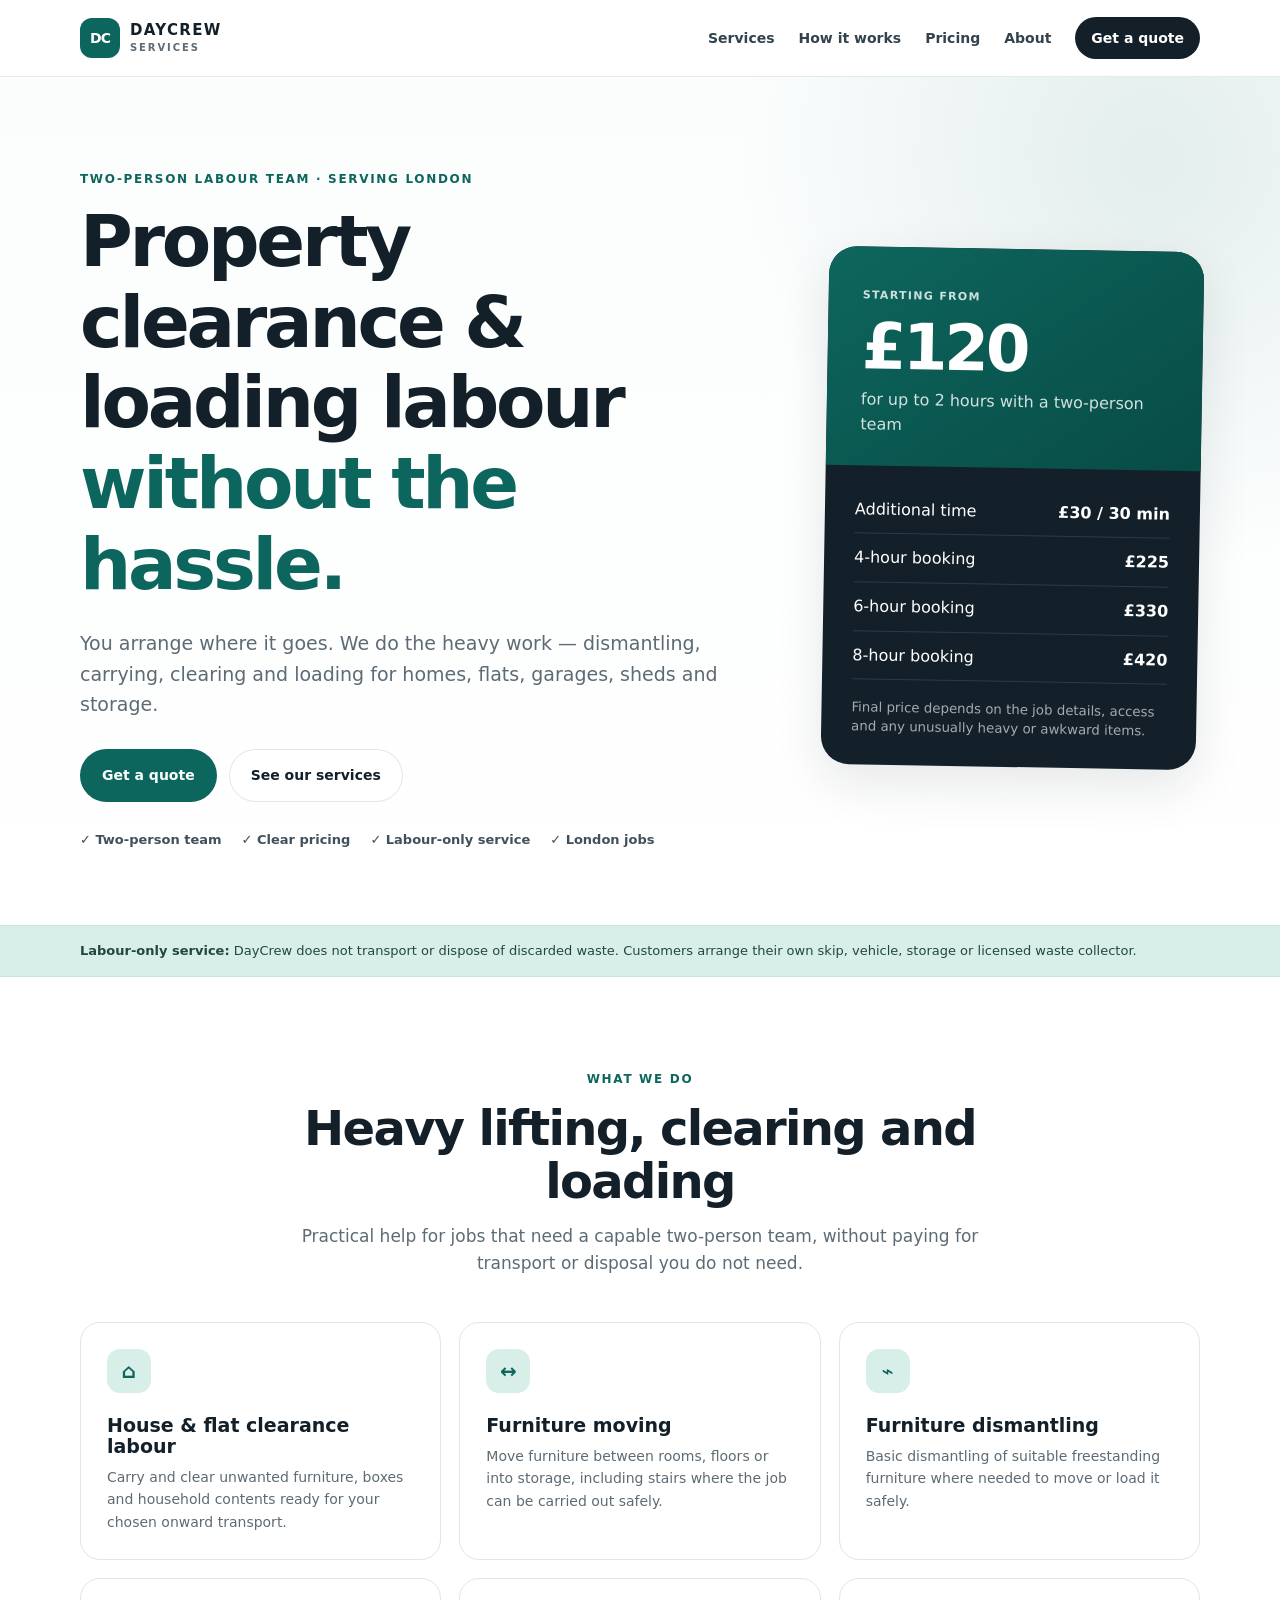
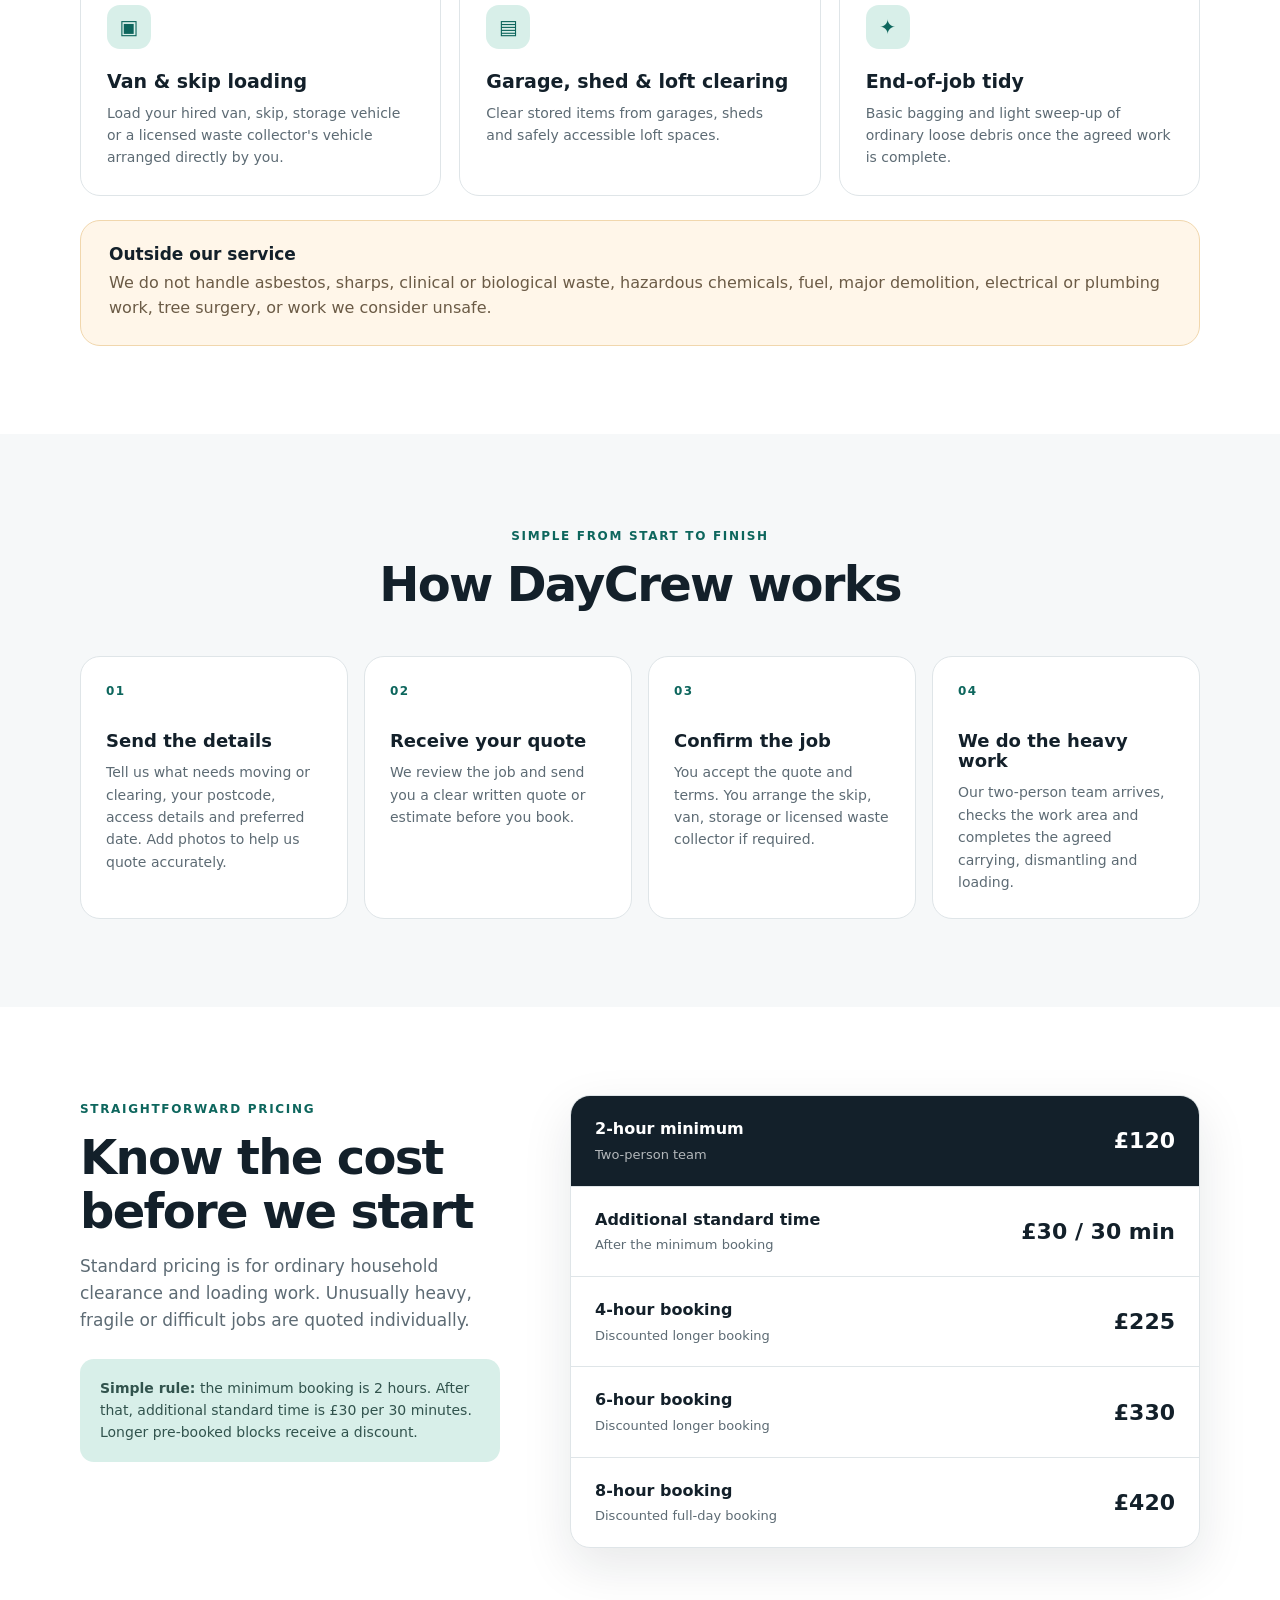
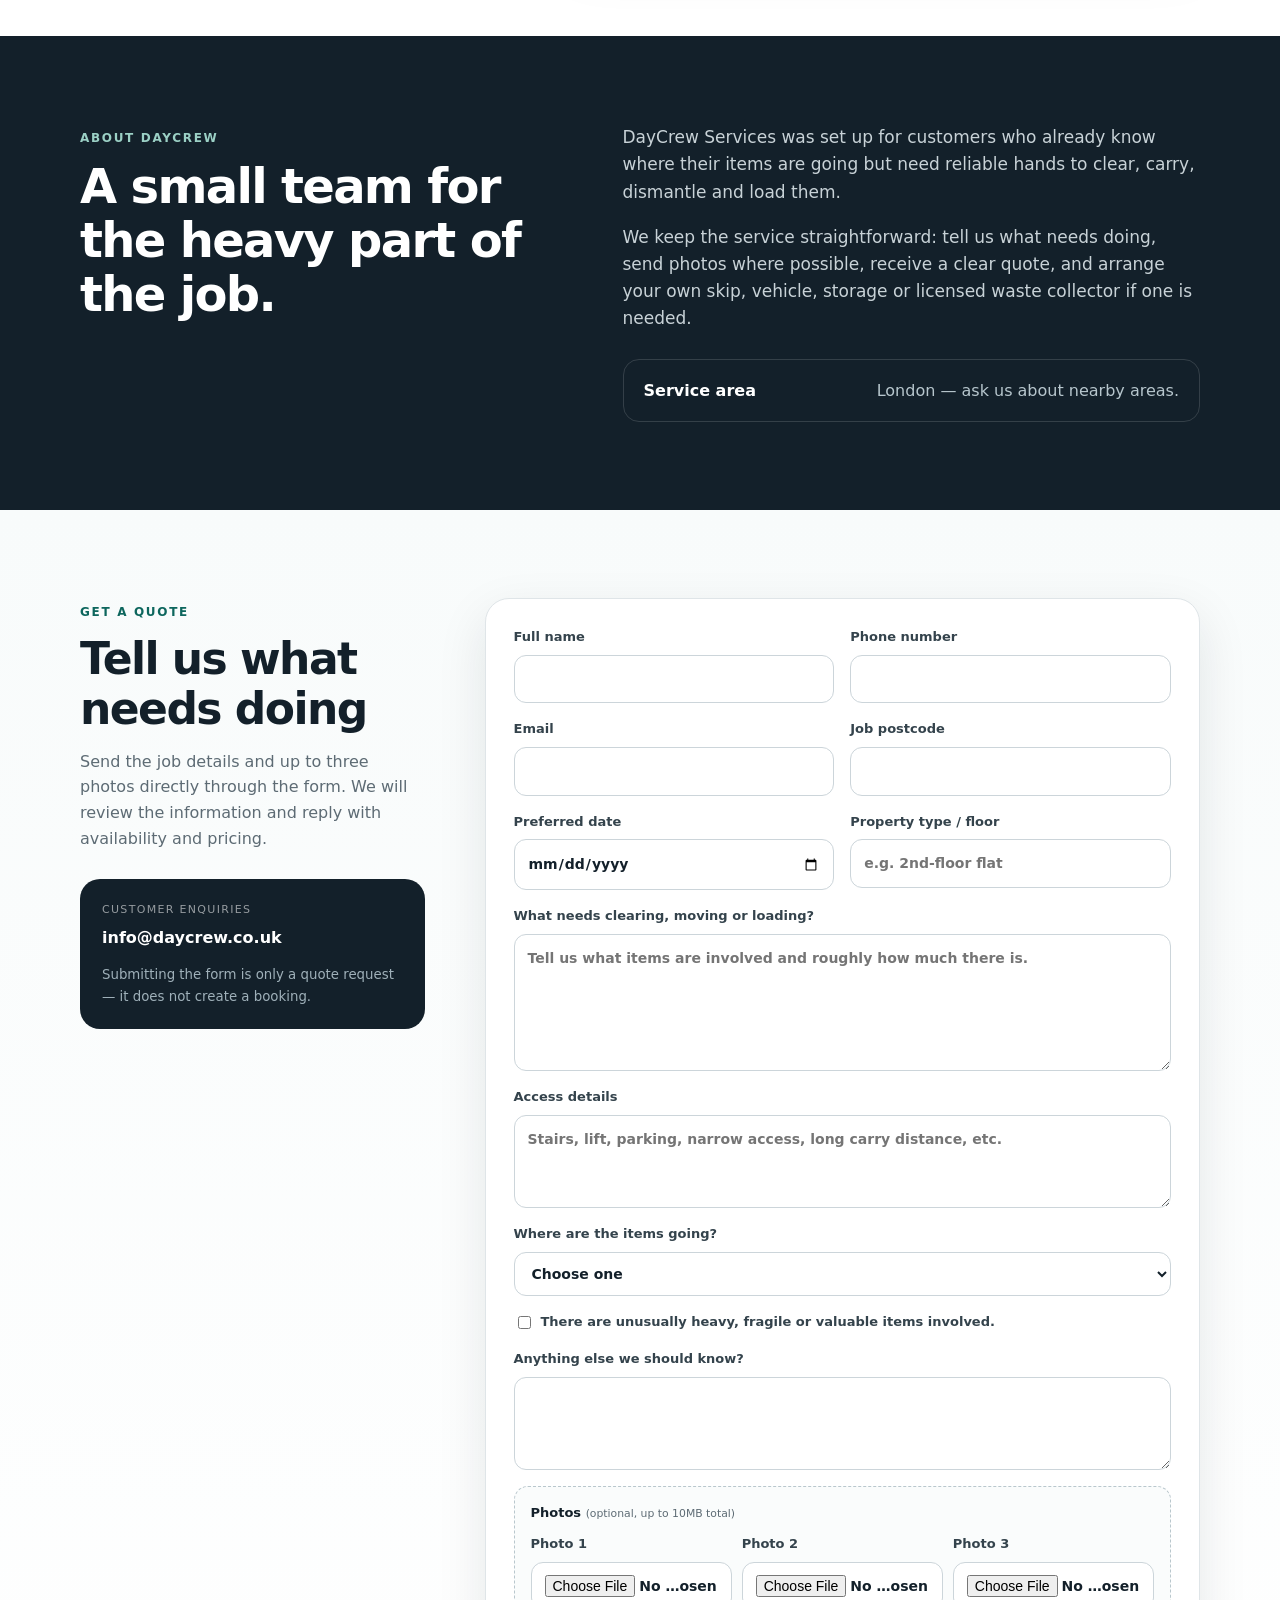
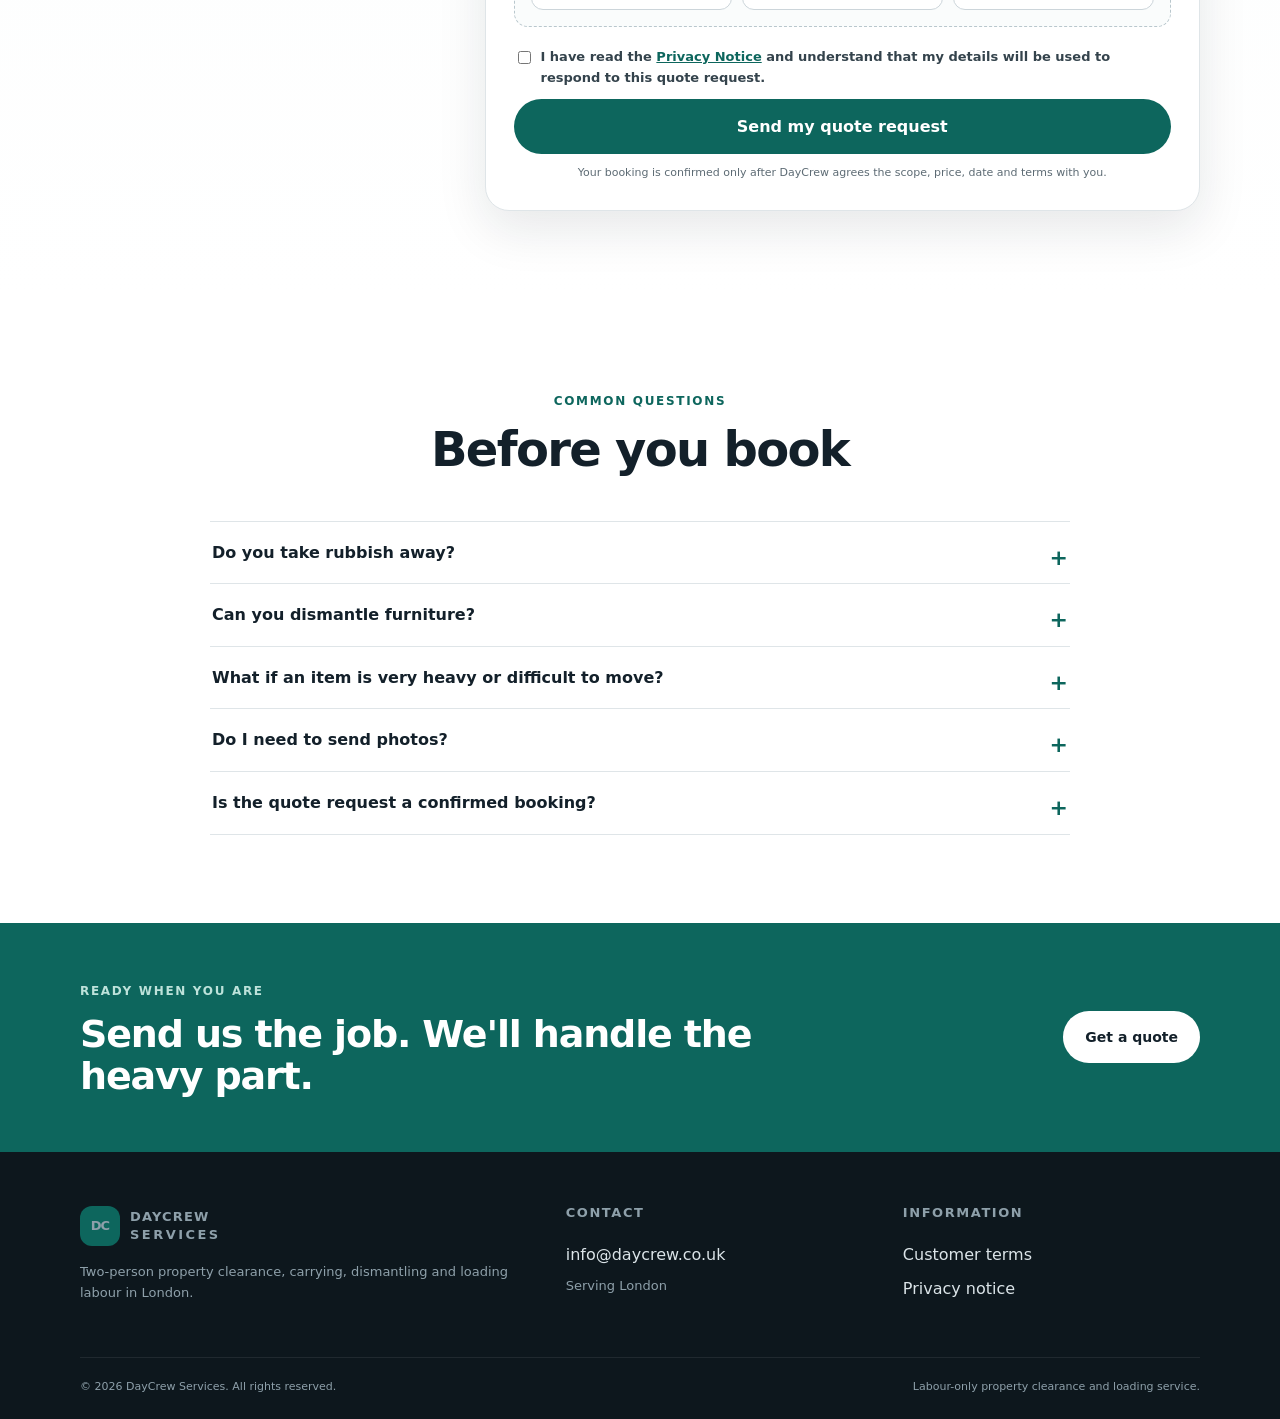
==== commit 88503e4e: "Switch quote form to Basin" ====
--- a/index.html
+++ b/index.html
@@ -14,6 +14,7 @@
   <link rel="icon" href="favicon.svg" type="image/svg+xml" />
   <link rel="stylesheet" href="styles.css" />
   <script defer src="script.js"></script>
+  <script src="https://js.usebasin.com/v2.11.1.min.js" defer></script>
   <script type="application/ld+json">
   {
     "@context":"https://schema.org",
@@ -170,13 +171,7 @@
           </div>
         </div>
 
-        <form id="quote-form" class="quote-form" action="https://formsubmit.co/info@daycrew.co.uk" method="POST" enctype="multipart/form-data">
-          <input type="hidden" name="_subject" value="New DayCrew quote request" />
-          <input type="hidden" name="_next" value="https://daycrew.co.uk/thanks.html" />
-          <input type="hidden" name="_template" value="table" />
-          <input type="hidden" name="_url" value="https://daycrew.co.uk/" />
-          <input class="honeypot" type="text" name="_honey" tabindex="-1" autocomplete="off" />
-
+        <form id="quote-form" class="quote-form" action="https://usebasin.com/f/9fa16389e212" method="POST" enctype="multipart/form-data" data-basin-form data-basin-success-action="render" data-basin-success-id="quote-success" data-basin-error-id="quote-error" data-basin-spam-protection="none" data-basin-capture-url="true">
           <div class="form-grid">
             <label>Full name<input type="text" name="Full name" required autocomplete="name" /></label>
             <label>Phone number<input type="tel" name="Phone number" required autocomplete="tel" /></label>
@@ -210,7 +205,7 @@
             </div>
 
             <label class="full checkbox-row privacy-check">
-              <input type="checkbox" required />
+              <input type="checkbox" name="Privacy notice acknowledged" value="Yes" required />
               <span>I have read the <a href="privacy.html" target="_blank" rel="noopener">Privacy Notice</a> and understand that my details will be used to respond to this quote request.</span>
             </label>
           </div>
@@ -218,6 +213,14 @@
           <button type="submit" class="btn btn-primary btn-full">Send my quote request</button>
           <p class="form-small">Your booking is confirmed only after DayCrew agrees the scope, price, date and terms with you.</p>
         </form>
+        <div id="quote-success" class="form-status form-status-success" style="display:none;" role="status" aria-live="polite">
+          <strong>Thanks — your quote request has been sent.</strong>
+          <span>We’ll review the details and get back to you as soon as we can.</span>
+        </div>
+        <div id="quote-error" class="form-status form-status-error" style="display:none;" role="alert" aria-live="assertive">
+          <strong>Something went wrong.</strong>
+          <span>Please try again, or email <a href="mailto:info@daycrew.co.uk">info@daycrew.co.uk</a>.</span>
+        </div>
       </div>
     </section>
 
--- a/styles.css
+++ b/styles.css
@@ -1 +1,174 @@
-:root{--ink:#13202a;--muted:#5d6b74;--bg:#f6f8f9;--card:#fff;--line:#dfe5e8;--brand:#0d665d;--brand-dark:#084c46;--accent:#d8efe9;--shadow:0 18px 50px rgba(19,32,42,.10);--radius:20px}*{box-sizing:border-box}html{scroll-behavior:smooth}body{margin:0;font-family:Inter,ui-sans-serif,system-ui,-apple-system,BlinkMacSystemFont,"Segoe UI",sans-serif;color:var(--ink);background:#fff;line-height:1.6}a{color:inherit}.container{width:min(1120px,calc(100% - 40px));margin:0 auto}.sr-only{position:absolute;width:1px;height:1px;padding:0;margin:-1px;overflow:hidden;clip:rect(0,0,0,0);white-space:nowrap;border:0}.skip-link{position:absolute;left:-9999px;top:10px;background:#fff;padding:10px 14px;z-index:999}.skip-link:focus{left:10px}.site-header{position:sticky;top:0;z-index:50;background:rgba(255,255,255,.92);backdrop-filter:blur(12px);border-bottom:1px solid rgba(223,229,232,.8)}.nav-wrap{height:76px;display:flex;align-items:center;justify-content:space-between;gap:28px}.brand{display:flex;align-items:center;gap:10px;text-decoration:none;font-weight:800}.brand-mark{width:40px;height:40px;border-radius:12px;display:grid;place-items:center;background:var(--brand);color:#fff;letter-spacing:-1px;font-size:14px}.brand-text{font-size:15px;letter-spacing:.09em;line-height:1.05}.brand-text span{display:block;font-size:10px;font-weight:700;color:var(--muted);letter-spacing:.19em;margin-top:4px}.site-nav{display:flex;align-items:center;gap:24px}.site-nav a{text-decoration:none;font-size:14px;font-weight:650;color:#33434d}.site-nav a:hover{color:var(--brand)}.site-nav .nav-cta{color:#fff;background:var(--ink);padding:10px 16px;border-radius:999px}.site-nav .nav-cta:hover{color:#fff;background:var(--brand)}.menu-toggle{display:none;border:0;background:none;padding:8px}.menu-toggle span:not(.sr-only){display:block;width:23px;height:2px;background:var(--ink);margin:5px}.hero{padding:88px 0 74px;background:radial-gradient(circle at 90% 10%,rgba(13,102,93,.10),transparent 30%),linear-gradient(180deg,#fbfdfd 0%,#fff 100%)}.hero-grid{display:grid;grid-template-columns:1.35fr .75fr;gap:70px;align-items:center}.eyebrow{display:inline-block;color:var(--brand);font-size:12px;font-weight:800;text-transform:uppercase;letter-spacing:.14em;margin-bottom:12px}h1,h2,h3{margin-top:0;line-height:1.12}h1{font-size:clamp(42px,6vw,72px);letter-spacing:-.045em;margin-bottom:24px;max-width:830px}h1 span{color:var(--brand)}.hero-lead{font-size:19px;color:var(--muted);max-width:700px;margin:0 0 30px}.hero-actions{display:flex;gap:12px;flex-wrap:wrap;margin-bottom:28px}.btn{display:inline-flex;align-items:center;justify-content:center;border-radius:999px;padding:14px 21px;font-weight:800;font-size:14px;text-decoration:none;border:1px solid transparent;cursor:pointer;transition:.2s ease}.btn:hover{transform:translateY(-1px)}.btn-primary{background:var(--brand);color:#fff}.btn-primary:hover{background:var(--brand-dark)}.btn-secondary{background:#fff;border-color:var(--line);color:var(--ink)}.btn-light{background:#fff;color:var(--ink)}.btn-full{width:100%;font:inherit;font-weight:800}.trust-row{display:flex;gap:20px;flex-wrap:wrap;color:#40515b;font-size:13px;font-weight:700}.hero-card{background:var(--ink);color:#fff;border-radius:28px;overflow:hidden;box-shadow:var(--shadow);transform:rotate(1deg)}.hero-card-top{padding:34px 34px 28px;background:linear-gradient(145deg,var(--brand),var(--brand-dark))}.mini-label{text-transform:uppercase;letter-spacing:.12em;font-size:11px;font-weight:800;opacity:.8}.price-big{font-size:64px;font-weight:900;letter-spacing:-.05em;line-height:1;margin:8px 0}.hero-card-top p{margin:0;color:rgba(255,255,255,.82)}.hero-card-body{padding:20px 30px 28px}.card-line{display:flex;justify-content:space-between;padding:11px 0;border-bottom:1px solid rgba(255,255,255,.12)}.hero-card-body small{display:block;margin-top:18px;color:rgba(255,255,255,.62);line-height:1.45}.notice-strip{background:var(--accent);border-top:1px solid #c9e6df;border-bottom:1px solid #c9e6df}.notice-strip .container{padding:15px 0;font-size:13px;color:#224740}.section{padding:88px 0}.section-alt{background:var(--bg)}.section-heading{max-width:720px;margin:0 auto 44px;text-align:center}.section-heading.left{text-align:left;margin:0}.section-heading h2{font-size:clamp(32px,4vw,48px);letter-spacing:-.035em;margin-bottom:14px}.section-heading p{color:var(--muted);margin:0;font-size:17px}.service-grid{display:grid;grid-template-columns:repeat(3,1fr);gap:18px}.service-card{padding:26px;border:1px solid var(--line);border-radius:var(--radius);background:var(--card);transition:.2s ease}.service-card:hover{transform:translateY(-3px);box-shadow:var(--shadow)}.icon{width:44px;height:44px;border-radius:13px;background:var(--accent);display:grid;place-items:center;color:var(--brand);font-size:20px;font-weight:900;margin-bottom:22px}.service-card h3{font-size:19px;margin-bottom:9px}.service-card p{margin:0;color:var(--muted);font-size:14px}.scope-box{margin-top:24px;padding:24px 28px;background:#fff7eb;border:1px solid #f1d7ad;border-radius:var(--radius)}.scope-box h3{font-size:17px;margin-bottom:6px}.scope-box p{margin:0;color:#6b5b46}.steps{display:grid;grid-template-columns:repeat(4,1fr);gap:16px}.step{background:#fff;border:1px solid var(--line);border-radius:var(--radius);padding:25px}.step-number{display:block;color:var(--brand);font-weight:900;letter-spacing:.12em;font-size:12px;margin-bottom:30px}.step h3{font-size:18px;margin-bottom:10px}.step p{color:var(--muted);font-size:14px;margin:0}.pricing-wrap{display:grid;grid-template-columns:.8fr 1.2fr;gap:70px;align-items:start}.pricing-table{border:1px solid var(--line);border-radius:var(--radius);overflow:hidden;background:#fff;box-shadow:var(--shadow)}.price-row{display:flex;justify-content:space-between;align-items:center;gap:20px;padding:20px 24px;border-bottom:1px solid var(--line)}.price-row:last-child{border-bottom:0}.price-row div{display:flex;flex-direction:column}.price-row span{font-size:13px;color:var(--muted);margin-top:3px}.price-row>strong{font-size:22px}.price-row.featured{background:var(--ink);color:#fff}.price-row.featured span{color:rgba(255,255,255,.68)}.quote-section{background:linear-gradient(180deg,#f8fbfb,#fff)}.quote-grid{display:grid;grid-template-columns:.65fr 1.35fr;gap:60px;align-items:start}.quote-copy h2{font-size:44px;letter-spacing:-.035em;margin-bottom:14px}.quote-copy>p{color:var(--muted)}.contact-card{margin-top:28px;padding:22px;border-radius:var(--radius);background:var(--ink);color:#fff;display:grid;gap:5px}.contact-card span{font-size:11px;text-transform:uppercase;letter-spacing:.12em;opacity:.55;margin-top:8px}.contact-card span:first-child{margin-top:0}.contact-card a{text-decoration:none;font-weight:800}.quote-form{background:#fff;border:1px solid var(--line);border-radius:24px;padding:28px;box-shadow:var(--shadow)}.form-grid{display:grid;grid-template-columns:1fr 1fr;gap:16px}label{font-size:13px;font-weight:750;color:#34434c;display:flex;flex-direction:column;gap:7px}label.full{grid-column:1/-1}input,textarea,select{width:100%;border:1px solid #ccd5da;border-radius:12px;padding:12px 13px;font:inherit;font-size:14px;color:var(--ink);background:#fff}textarea{resize:vertical}input:focus,textarea:focus,select:focus{outline:3px solid rgba(13,102,93,.13);border-color:var(--brand)}.checkbox-row{flex-direction:row;align-items:flex-start;font-weight:600}.checkbox-row input{width:auto;margin-top:4px}.photo-note{margin:18px 0;padding:15px;border-radius:12px;background:var(--accent);font-size:13px;color:#31534d}.form-small{font-size:11px;color:var(--muted);text-align:center;margin:10px 0 0}.faq-list{max-width:860px;margin:0 auto;border-top:1px solid var(--line)}details{border-bottom:1px solid var(--line);padding:18px 2px}summary{cursor:pointer;font-weight:800;list-style:none}summary::-webkit-details-marker{display:none}summary:after{content:"+";float:right;color:var(--brand);font-size:22px}details[open] summary:after{content:"–"}details p{color:var(--muted);margin:12px 30px 0 0}.cta-section{padding:54px 0;background:var(--brand);color:#fff}.cta-inner{display:flex;justify-content:space-between;align-items:center;gap:30px}.cta-inner .eyebrow{color:#bde2da}.cta-inner h2{font-size:38px;letter-spacing:-.03em;margin:0;max-width:700px}.site-footer{background:#0d171d;color:#dbe4e8;padding:54px 0 24px}.footer-grid{display:grid;grid-template-columns:1.5fr 1fr 1fr;gap:40px}.footer-brand{color:#fff;margin-bottom:16px}.site-footer p{color:#8ea0aa;max-width:430px;font-size:13px}.site-footer h3{font-size:13px;text-transform:uppercase;letter-spacing:.12em;color:#8ea0aa;margin-bottom:14px}.footer-grid>div:not(:first-child){display:flex;flex-direction:column;gap:8px}.footer-grid a{text-decoration:none}.footer-grid a:hover{color:#fff}.footer-bottom{display:flex;justify-content:space-between;gap:20px;border-top:1px solid rgba(255,255,255,.08);margin-top:40px;padding-top:20px}.footer-bottom p{margin:0;font-size:11px}.legal-page{background:var(--bg);min-height:100vh}.legal-shell{max-width:860px;margin:0 auto;padding:70px 20px}.legal-shell h1{font-size:46px}.legal-shell h2{font-size:22px;margin-top:34px}.legal-shell p,.legal-shell li{color:#4f606a}.legal-shell .legal-card{background:#fff;border:1px solid var(--line);border-radius:var(--radius);padding:34px}.back-link{display:inline-block;margin-bottom:26px;text-decoration:none;font-weight:800;color:var(--brand)}@media(max-width:900px){.hero-grid,.pricing-wrap,.quote-grid{grid-template-columns:1fr}.hero-grid{gap:38px}.hero-card{max-width:620px;transform:none}.service-grid{grid-template-columns:1fr 1fr}.steps{grid-template-columns:1fr 1fr}.quote-copy{max-width:700px}}@media(max-width:760px){.nav-wrap{height:68px}.menu-toggle{display:block}.site-nav{display:none;position:absolute;left:20px;right:20px;top:76px;background:#fff;border:1px solid var(--line);border-radius:18px;padding:14px;box-shadow:var(--shadow);flex-direction:column;align-items:stretch}.site-nav.open{display:flex}.site-nav a{padding:8px 10px}.hero{padding:62px 0 55px}.service-grid,.steps,.footer-grid{grid-template-columns:1fr}.form-grid{grid-template-columns:1fr}.cta-inner,.footer-bottom{flex-direction:column;align-items:flex-start}.section{padding:68px 0}.container{width:min(100% - 28px,1120px)}}@media(max-width:520px){h1{font-size:42px}.hero-lead{font-size:17px}.service-grid,.steps{grid-template-columns:1fr}.price-row{padding:17px}.price-row>strong{font-size:19px}.quote-form{padding:19px}.quote-copy h2{font-size:38px}}
+:root{
+  --ink:#13202a;
+  --muted:#5d6b74;
+  --bg:#f6f8f9;
+  --card:#fff;
+  --line:#dfe5e8;
+  --brand:#0d665d;
+  --brand-dark:#084c46;
+  --accent:#d8efe9;
+  --warm:#fff6e9;
+  --shadow:0 18px 50px rgba(19,32,42,.10);
+  --radius:20px;
+}
+*{box-sizing:border-box}
+html{scroll-behavior:smooth}
+body{margin:0;font-family:Inter,ui-sans-serif,system-ui,-apple-system,BlinkMacSystemFont,"Segoe UI",sans-serif;color:var(--ink);background:#fff;line-height:1.6}
+a{color:inherit}
+.container{width:min(1120px,calc(100% - 40px));margin:0 auto}
+.sr-only,.honeypot{position:absolute!important;width:1px!important;height:1px!important;padding:0!important;margin:-1px!important;overflow:hidden!important;clip:rect(0,0,0,0)!important;white-space:nowrap!important;border:0!important}
+.skip-link{position:absolute;left:-9999px;top:10px;background:#fff;padding:10px 14px;z-index:999}
+.skip-link:focus{left:10px}
+.site-header{position:sticky;top:0;z-index:50;background:rgba(255,255,255,.94);backdrop-filter:blur(12px);border-bottom:1px solid rgba(223,229,232,.8)}
+.nav-wrap{height:76px;display:flex;align-items:center;justify-content:space-between;gap:28px}
+.brand{display:flex;align-items:center;gap:10px;text-decoration:none;font-weight:800}
+.brand-mark{width:40px;height:40px;border-radius:12px;display:grid;place-items:center;background:var(--brand);color:#fff;letter-spacing:-1px;font-size:14px}
+.brand-text{font-size:15px;letter-spacing:.09em;line-height:1.05}
+.brand-text span{display:block;font-size:10px;font-weight:700;color:var(--muted);letter-spacing:.19em;margin-top:4px}
+.site-nav{display:flex;align-items:center;gap:24px}
+.site-nav a{text-decoration:none;font-size:14px;font-weight:650;color:#33434d}
+.site-nav a:hover{color:var(--brand)}
+.site-nav .nav-cta{color:#fff;background:var(--ink);padding:10px 16px;border-radius:999px}
+.site-nav .nav-cta:hover{color:#fff;background:var(--brand)}
+.menu-toggle{display:none;border:0;background:none;padding:8px}
+.menu-toggle span:not(.sr-only){display:block;width:23px;height:2px;background:var(--ink);margin:5px}
+.hero{padding:88px 0 74px;background:radial-gradient(circle at 90% 10%,rgba(13,102,93,.10),transparent 30%),linear-gradient(180deg,#fbfdfd 0%,#fff 100%)}
+.hero-grid{display:grid;grid-template-columns:1.35fr .75fr;gap:70px;align-items:center}
+.eyebrow{display:inline-block;color:var(--brand);font-size:12px;font-weight:800;text-transform:uppercase;letter-spacing:.14em;margin-bottom:12px}
+h1,h2,h3{margin-top:0;line-height:1.12}
+h1{font-size:clamp(42px,6vw,72px);letter-spacing:-.045em;margin-bottom:24px;max-width:830px}
+h1 span{color:var(--brand)}
+.hero-lead{font-size:19px;color:var(--muted);max-width:700px;margin:0 0 30px}
+.hero-actions{display:flex;gap:12px;flex-wrap:wrap;margin-bottom:28px}
+.btn{display:inline-flex;align-items:center;justify-content:center;border-radius:999px;padding:14px 21px;font-weight:800;font-size:14px;text-decoration:none;border:1px solid transparent;cursor:pointer;transition:.2s ease}
+.btn:hover{transform:translateY(-1px)}
+.btn-primary{background:var(--brand);color:#fff}
+.btn-primary:hover{background:var(--brand-dark)}
+.btn-secondary{background:#fff;border-color:var(--line);color:var(--ink)}
+.btn-light{background:#fff;color:var(--ink)}
+.btn-full{width:100%;font:inherit;font-weight:800}
+.trust-row{display:flex;gap:20px;flex-wrap:wrap;color:#40515b;font-size:13px;font-weight:700}
+.hero-card{background:var(--ink);color:#fff;border-radius:28px;overflow:hidden;box-shadow:var(--shadow);transform:rotate(1deg)}
+.hero-card-top{padding:34px 34px 28px;background:linear-gradient(145deg,var(--brand),var(--brand-dark))}
+.mini-label{text-transform:uppercase;letter-spacing:.12em;font-size:11px;font-weight:800;opacity:.8}
+.price-big{font-size:64px;font-weight:900;letter-spacing:-.05em;line-height:1;margin:8px 0}
+.hero-card-top p{margin:0;color:rgba(255,255,255,.82)}
+.hero-card-body{padding:20px 30px 28px}
+.card-line{display:flex;justify-content:space-between;gap:18px;padding:11px 0;border-bottom:1px solid rgba(255,255,255,.12)}
+.hero-card-body small{display:block;margin-top:18px;color:rgba(255,255,255,.62);line-height:1.45}
+.notice-strip{background:var(--accent);border-top:1px solid #c9e6df;border-bottom:1px solid #c9e6df}
+.notice-strip .container{padding:15px 0;font-size:13px;color:#224740}
+.section{padding:88px 0}
+.section-alt{background:var(--bg)}
+.section-heading{max-width:720px;margin:0 auto 44px;text-align:center}
+.section-heading.left{text-align:left;margin:0}
+.section-heading h2,.about-grid h2{font-size:clamp(32px,4vw,48px);letter-spacing:-.035em;margin-bottom:14px}
+.section-heading p{color:var(--muted);margin:0;font-size:17px}
+.service-grid{display:grid;grid-template-columns:repeat(3,1fr);gap:18px}
+.service-card{padding:26px;border:1px solid var(--line);border-radius:var(--radius);background:var(--card);transition:.2s ease}
+.service-card:hover{transform:translateY(-3px);box-shadow:var(--shadow)}
+.icon{width:44px;height:44px;border-radius:13px;background:var(--accent);display:grid;place-items:center;color:var(--brand);font-size:20px;font-weight:900;margin-bottom:22px}
+.service-card h3{font-size:19px;margin-bottom:9px}
+.service-card p{margin:0;color:var(--muted);font-size:14px}
+.scope-box{margin-top:24px;padding:24px 28px;background:var(--warm);border:1px solid #f1d7ad;border-radius:var(--radius)}
+.scope-box h3{font-size:17px;margin-bottom:6px}
+.scope-box p{margin:0;color:#6b5b46}
+.steps{display:grid;grid-template-columns:repeat(4,1fr);gap:16px}
+.step{background:#fff;border:1px solid var(--line);border-radius:var(--radius);padding:25px}
+.step-number{display:block;color:var(--brand);font-weight:900;letter-spacing:.12em;font-size:12px;margin-bottom:30px}
+.step h3{font-size:18px;margin-bottom:10px}
+.step p{color:var(--muted);font-size:14px;margin:0}
+.pricing-wrap{display:grid;grid-template-columns:.8fr 1.2fr;gap:70px;align-items:start}
+.pricing-note{margin-top:24px;padding:18px 20px;background:var(--accent);border-radius:14px;color:#31534d;font-size:14px}
+.pricing-table{border:1px solid var(--line);border-radius:var(--radius);overflow:hidden;background:#fff;box-shadow:var(--shadow)}
+.price-row{display:flex;justify-content:space-between;align-items:center;gap:20px;padding:20px 24px;border-bottom:1px solid var(--line)}
+.price-row:last-child{border-bottom:0}
+.price-row div{display:flex;flex-direction:column}
+.price-row span{font-size:13px;color:var(--muted);margin-top:3px}
+.price-row>strong{font-size:22px;white-space:nowrap}
+.price-row.featured{background:var(--ink);color:#fff}
+.price-row.featured span{color:rgba(255,255,255,.68)}
+.about-section{background:var(--ink);color:#fff}
+.about-grid{display:grid;grid-template-columns:.9fr 1.1fr;gap:70px;align-items:start}
+.about-section .eyebrow{color:#9bd0c5}
+.about-copy p{margin:0 0 18px;color:#c8d2d7;font-size:17px}
+.area-badge{margin-top:26px;padding:18px 20px;border:1px solid rgba(255,255,255,.14);border-radius:16px;display:flex;justify-content:space-between;gap:20px}
+.area-badge span{color:#b7c6cd}
+.quote-section{background:linear-gradient(180deg,#f8fbfb,#fff)}
+.quote-grid{display:grid;grid-template-columns:.65fr 1.35fr;gap:60px;align-items:start}
+.quote-copy h2{font-size:44px;letter-spacing:-.035em;margin-bottom:14px}
+.quote-copy>p{color:var(--muted)}
+.contact-card{margin-top:28px;padding:22px;border-radius:var(--radius);background:var(--ink);color:#fff;display:grid;gap:6px}
+.contact-card span{font-size:11px;text-transform:uppercase;letter-spacing:.12em;opacity:.55}
+.contact-card a{text-decoration:none;font-weight:800}
+.contact-card small{color:#9fb0b9;margin-top:8px}
+.quote-form{background:#fff;border:1px solid var(--line);border-radius:24px;padding:28px;box-shadow:var(--shadow)}
+.form-grid{display:grid;grid-template-columns:1fr 1fr;gap:16px}
+label{font-size:13px;font-weight:750;color:#34434c;display:flex;flex-direction:column;gap:7px}
+.full{grid-column:1/-1}
+input,textarea,select{width:100%;border:1px solid #ccd5da;border-radius:12px;padding:12px 13px;font:inherit;font-size:14px;color:var(--ink);background:#fff}
+textarea{resize:vertical}
+input:focus,textarea:focus,select:focus{outline:3px solid rgba(13,102,93,.13);border-color:var(--brand)}
+.checkbox-row{flex-direction:row;align-items:flex-start;font-weight:600}
+.checkbox-row input{width:auto;margin-top:4px}
+.privacy-check{margin:4px 0 10px}
+.privacy-check a{color:var(--brand)}
+.upload-group{border:1px dashed #b9c7cd;border-radius:14px;padding:16px;background:#fafcfc}
+.upload-title{display:block;font-size:13px;font-weight:800;margin-bottom:10px}
+.upload-title small{font-weight:500;color:var(--muted)}
+.upload-grid{display:grid;grid-template-columns:repeat(3,1fr);gap:10px}
+.form-small{font-size:11px;color:var(--muted);text-align:center;margin:10px 0 0}
+.faq-list{max-width:860px;margin:0 auto;border-top:1px solid var(--line)}
+details{border-bottom:1px solid var(--line);padding:18px 2px}
+summary{cursor:pointer;font-weight:800;list-style:none}
+summary::-webkit-details-marker{display:none}
+summary:after{content:"+";float:right;color:var(--brand);font-size:22px}
+details[open] summary:after{content:"–"}
+details p{color:var(--muted);margin:12px 30px 0 0}
+.cta-section{padding:54px 0;background:var(--brand);color:#fff}
+.cta-inner{display:flex;justify-content:space-between;align-items:center;gap:30px}
+.cta-inner .eyebrow{color:#bde2da}
+.cta-inner h2{font-size:38px;letter-spacing:-.03em;margin:0;max-width:700px}
+.site-footer{background:#0d171d;color:#dbe4e8;padding:54px 0 24px}
+.footer-grid{display:grid;grid-template-columns:1.5fr 1fr 1fr;gap:40px}
+.footer-brand{color:#fff;margin-bottom:16px}
+.site-footer p{color:#8ea0aa;max-width:430px;font-size:13px}
+.site-footer h3{font-size:13px;text-transform:uppercase;letter-spacing:.12em;color:#8ea0aa;margin-bottom:14px}
+.footer-grid>div:not(:first-child){display:flex;flex-direction:column;gap:8px}
+.footer-grid a{text-decoration:none}
+.footer-grid a:hover{color:#fff}
+.footer-grid span{color:#8ea0aa;font-size:13px}
+.footer-bottom{display:flex;justify-content:space-between;gap:20px;border-top:1px solid rgba(255,255,255,.08);margin-top:40px;padding-top:20px}
+.footer-bottom p{margin:0;font-size:11px}
+.legal-page{background:var(--bg);min-height:100vh}
+.legal-shell{max-width:860px;margin:0 auto;padding:70px 20px}
+.legal-shell h1{font-size:46px}
+.legal-shell h2{font-size:22px;margin-top:34px}
+.legal-shell p,.legal-shell li{color:#4f606a}
+.legal-shell .legal-card{background:#fff;border:1px solid var(--line);border-radius:var(--radius);padding:34px}
+.back-link{display:inline-block;margin-bottom:26px;text-decoration:none;font-weight:800;color:var(--brand)}
+.thanks-card{text-align:center;padding:70px 34px}
+.thanks-card .brand-mark{margin:0 auto 24px}
+.thanks-card h1{font-size:42px;margin-bottom:14px}
+.thanks-card p{max-width:620px;margin:0 auto 24px}
+@media(max-width:900px){
+  .hero-grid,.pricing-wrap,.quote-grid,.about-grid{grid-template-columns:1fr}
+  .hero-grid{gap:38px}.hero-card{max-width:620px;transform:none}
+  .service-grid{grid-template-columns:1fr 1fr}.steps{grid-template-columns:1fr 1fr}
+  .quote-copy{max-width:700px}
+}
+@media(max-width:760px){
+  .nav-wrap{height:68px}.menu-toggle{display:block}
+  .site-nav{display:none;position:absolute;left:20px;right:20px;top:76px;background:#fff;border:1px solid var(--line);border-radius:18px;padding:14px;box-shadow:var(--shadow);flex-direction:column;align-items:stretch}
+  .site-nav.open{display:flex}.site-nav a{padding:8px 10px}
+  .hero{padding:62px 0 55px}
+  .service-grid,.steps,.footer-grid,.upload-grid{grid-template-columns:1fr}
+  .form-grid{grid-template-columns:1fr}
+  .cta-inner,.footer-bottom,.area-badge{flex-direction:column;align-items:flex-start}
+  .section{padding:68px 0}.container{width:min(100% - 28px,1120px)}
+}
+@media(max-width:520px){
+  h1{font-size:42px}.hero-lead{font-size:17px}
+  .price-row{padding:17px}.price-row>strong{font-size:18px}
+  .quote-form{padding:19px}.quote-copy h2{font-size:38px}
+}
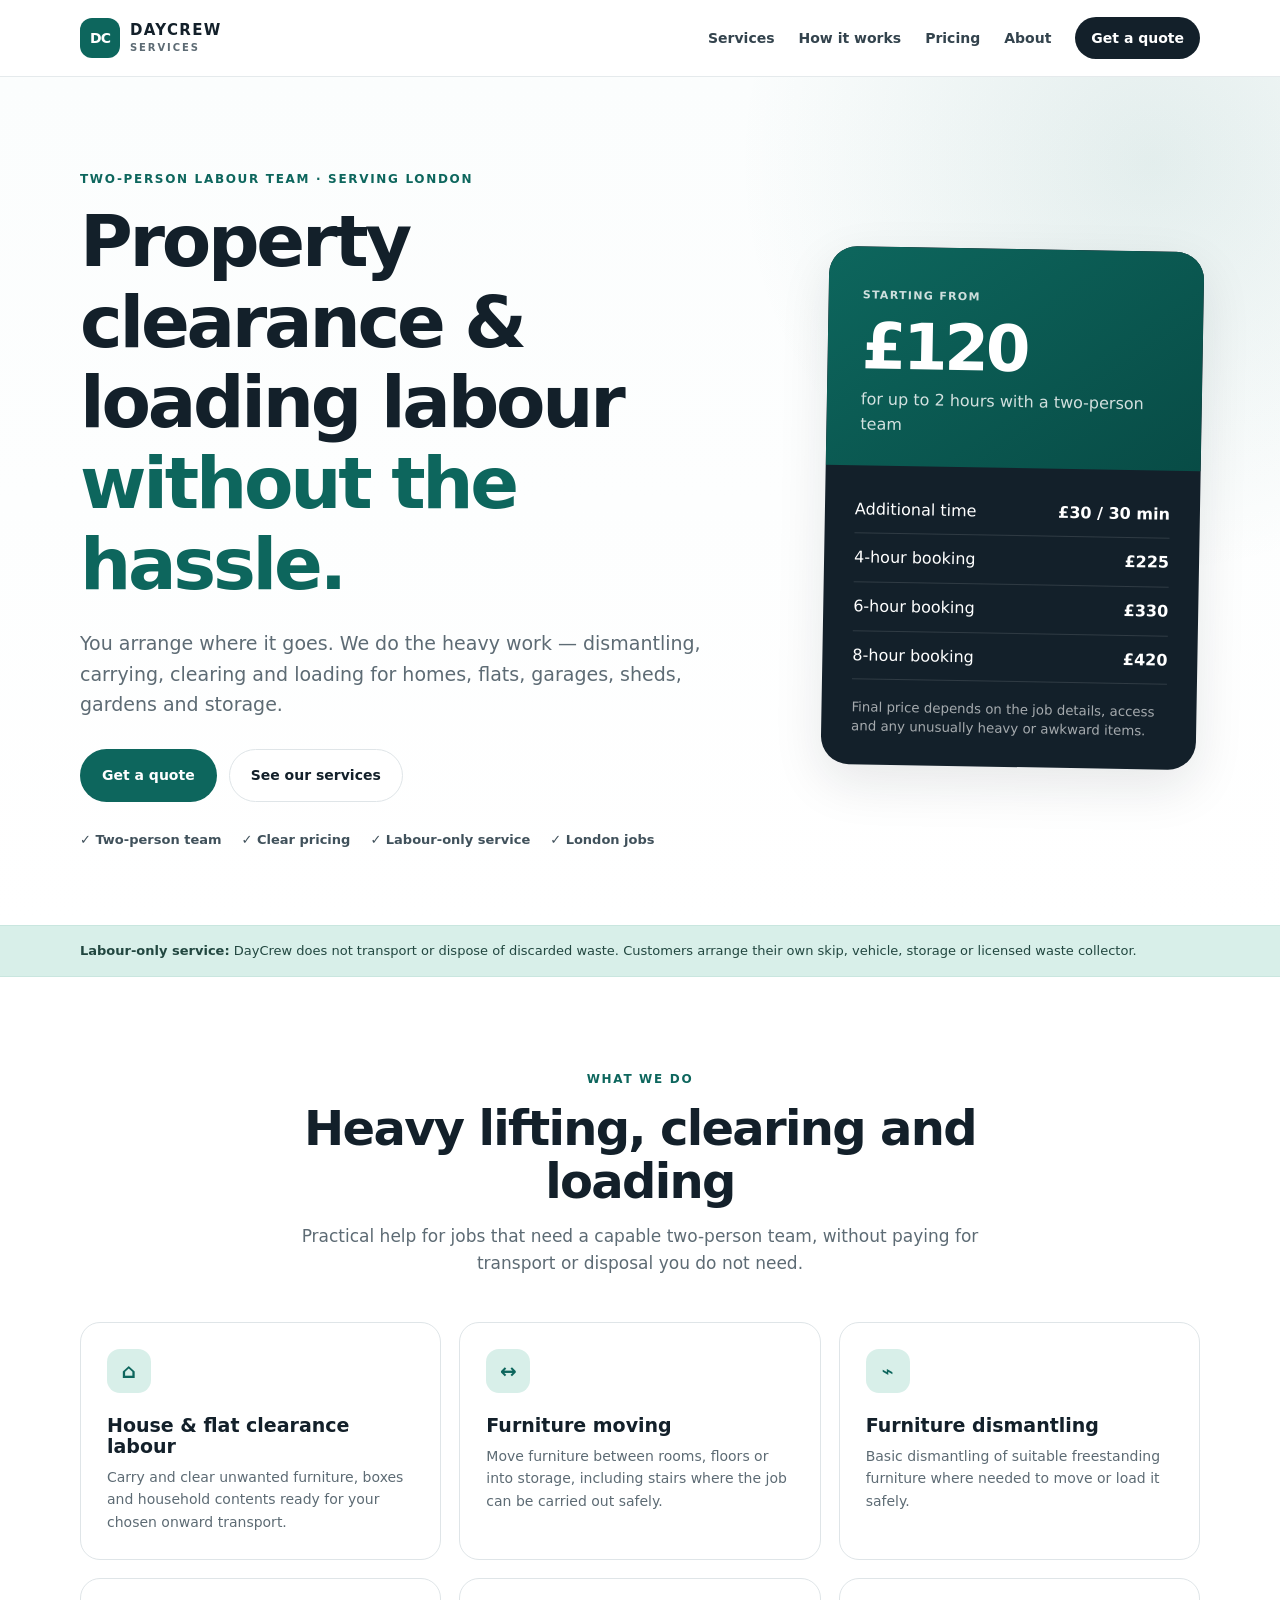
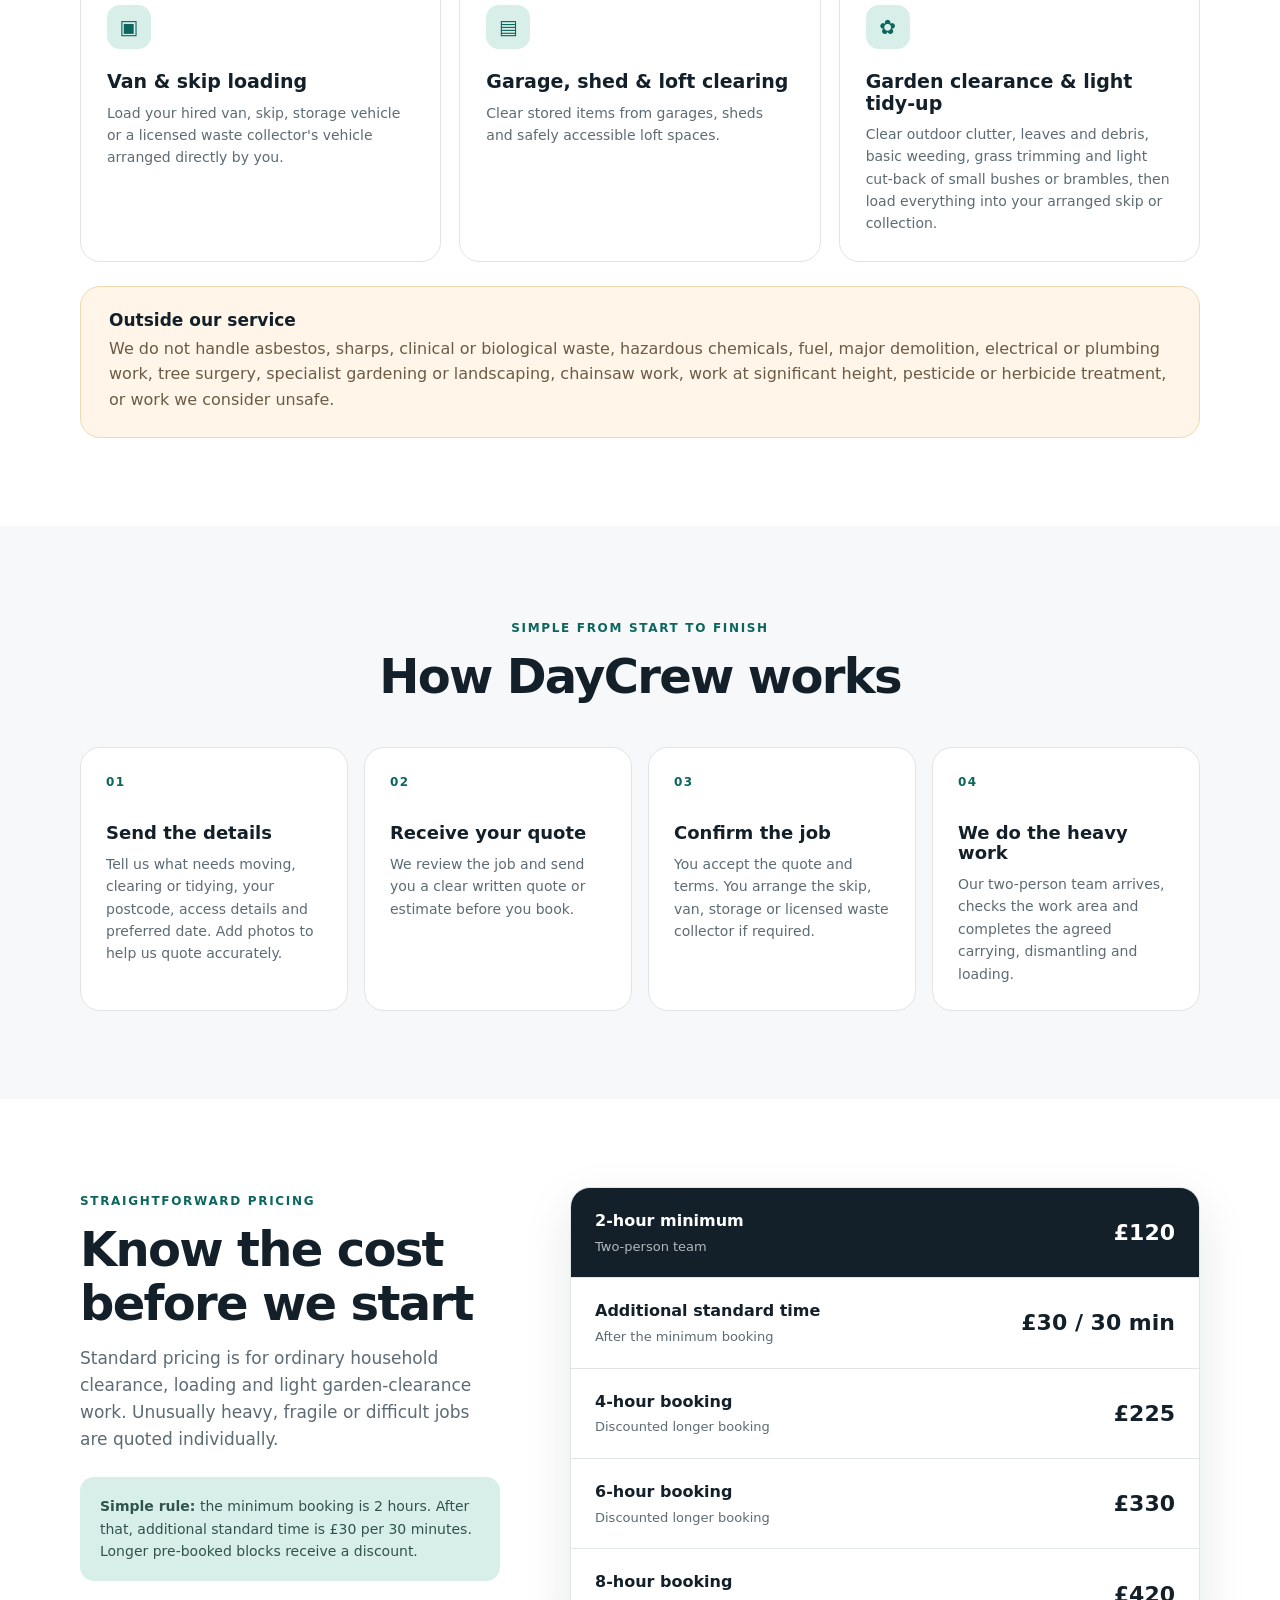
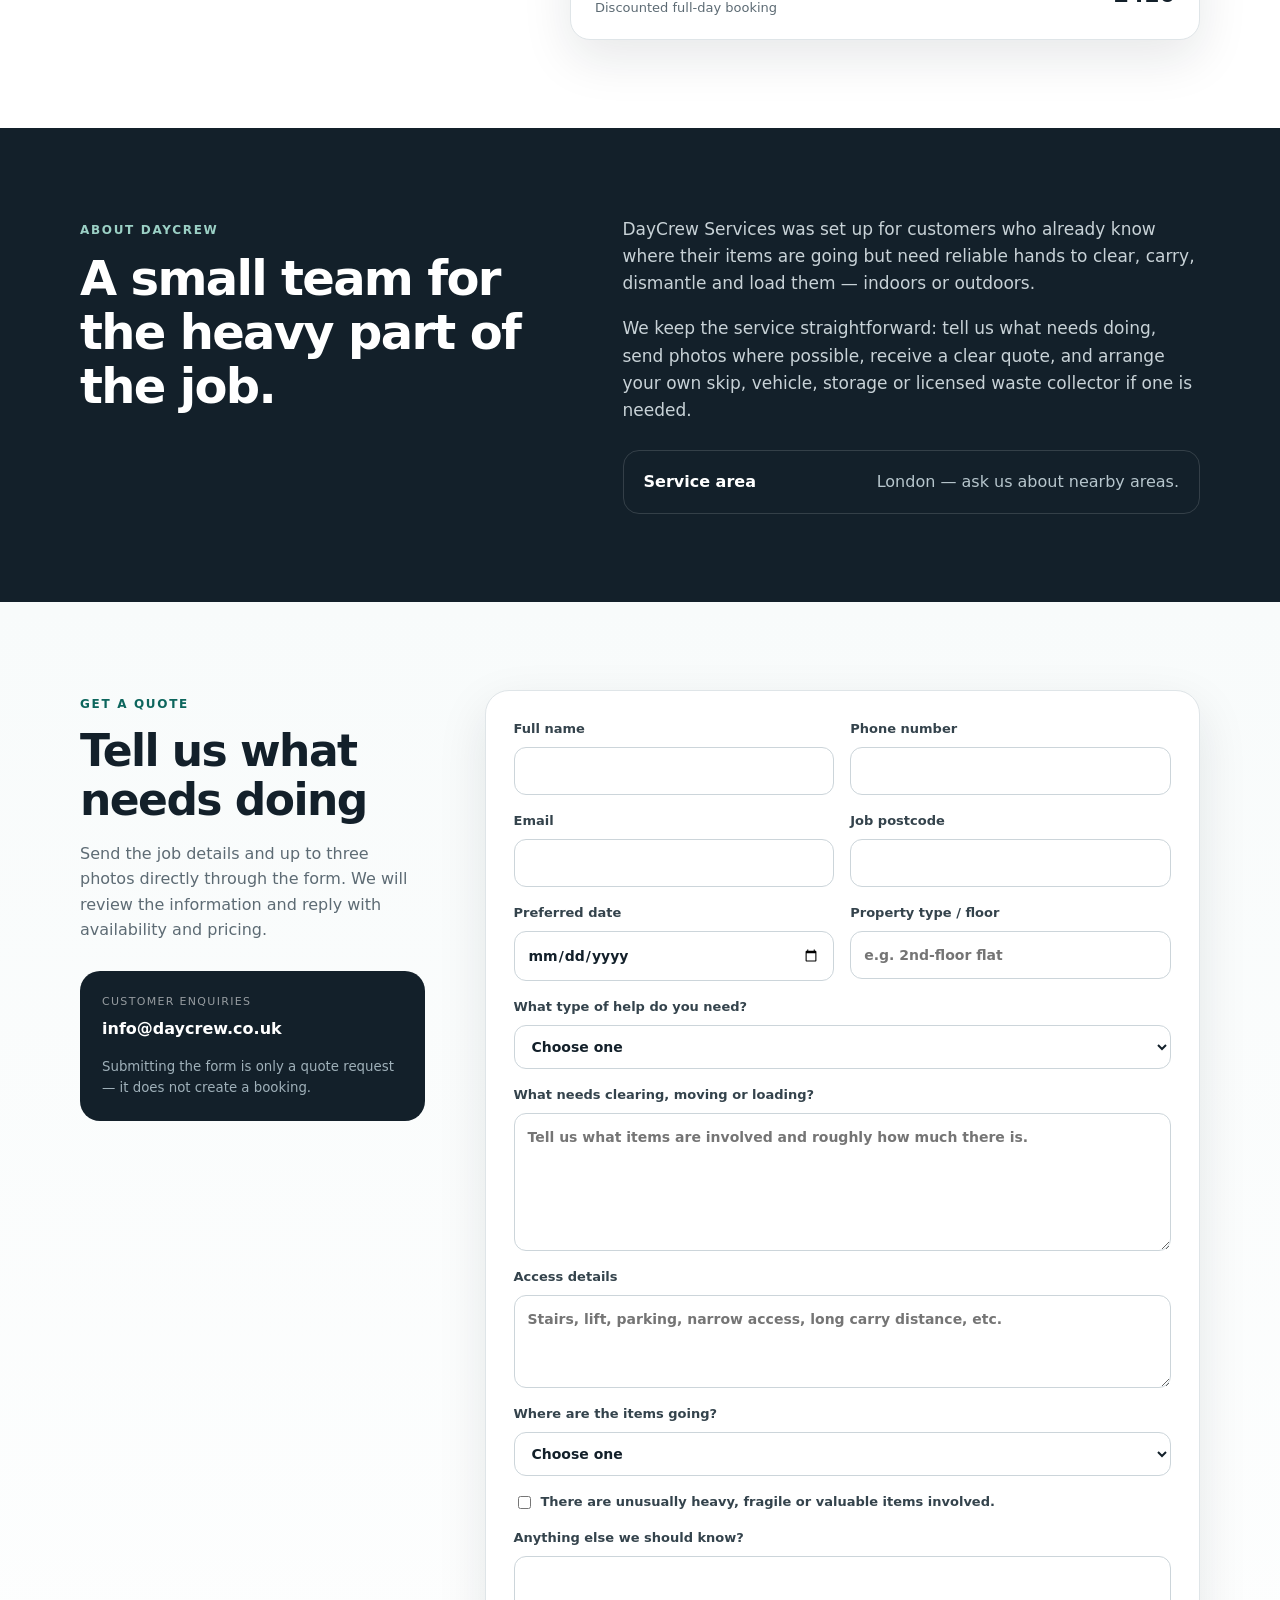
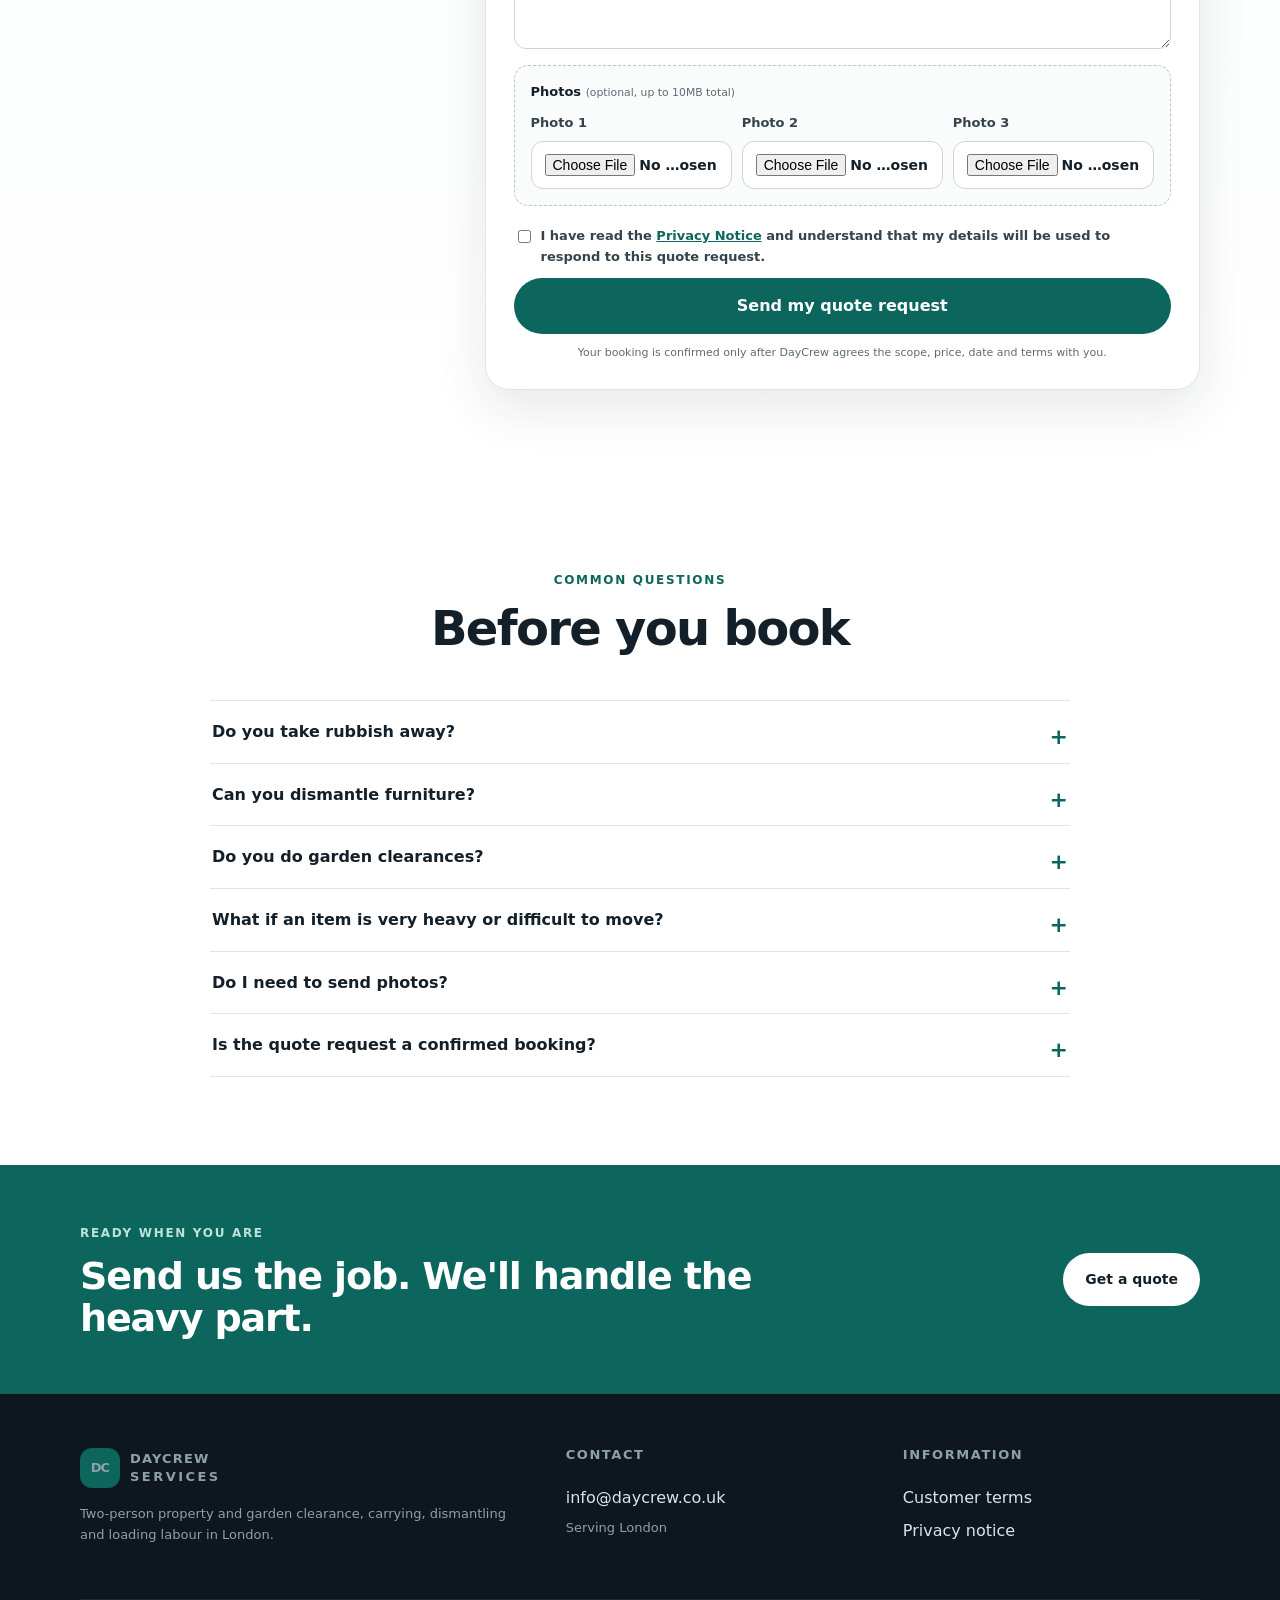
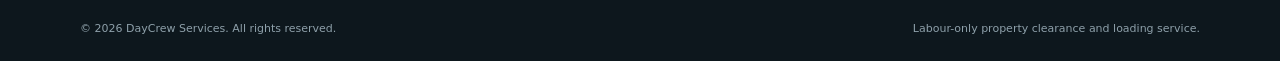
==== commit d2e34191: "Add garden clearance and light tidy-up services" ====
--- a/index.html
+++ b/index.html
@@ -3,14 +3,14 @@
 <head>
   <meta charset="UTF-8" />
   <meta name="viewport" content="width=device-width, initial-scale=1.0" />
-  <meta name="description" content="DayCrew Services provides two-person property clearance, carrying, dismantling and loading labour in London. You arrange where it goes — we do the heavy work." />
+  <meta name="description" content="DayCrew Services provides two-person property and garden clearance labour, light outdoor tidy-ups, carrying, dismantling and loading in London. You arrange where it goes — we do the heavy work." />
   <link rel="canonical" href="https://daycrew.co.uk/" />
   <meta property="og:type" content="website" />
   <meta property="og:title" content="DayCrew Services | Property Clearance & Loading Labour" />
-  <meta property="og:description" content="Two-person clearance, carrying, dismantling and loading labour in London. You arrange where it goes — we do the heavy work." />
+  <meta property="og:description" content="Two-person property and garden clearance labour, light outdoor tidy-ups, carrying, dismantling and loading in London. You arrange where it goes — we do the heavy work." />
   <meta property="og:url" content="https://daycrew.co.uk/" />
   <meta name="theme-color" content="#0d665d" />
-  <title>DayCrew Services | Property Clearance & Loading Labour in London</title>
+  <title>DayCrew Services | Property & Garden Clearance Labour in London</title>
   <link rel="icon" href="favicon.svg" type="image/svg+xml" />
   <link rel="stylesheet" href="styles.css" />
   <script defer src="script.js"></script>
@@ -22,7 +22,7 @@
     "name":"DayCrew Services",
     "url":"https://daycrew.co.uk/",
     "email":"info@daycrew.co.uk",
-    "description":"Two-person property clearance, carrying, dismantling and loading labour.",
+    "description":"Two-person property and garden clearance labour, light outdoor tidy-ups, carrying, dismantling and loading.",
     "areaServed":{"@type":"City","name":"London"}
   }
   </script>
@@ -55,7 +55,7 @@
         <div class="hero-copy">
           <span class="eyebrow">Two-person labour team · Serving London</span>
           <h1>Property clearance &amp; loading labour <span>without the hassle.</span></h1>
-          <p class="hero-lead">You arrange where it goes. We do the heavy work — dismantling, carrying, clearing and loading for homes, flats, garages, sheds and storage.</p>
+          <p class="hero-lead">You arrange where it goes. We do the heavy work — dismantling, carrying, clearing and loading for homes, flats, garages, sheds, gardens and storage.</p>
           <div class="hero-actions">
             <a class="btn btn-primary" href="#quote">Get a quote</a>
             <a class="btn btn-secondary" href="#services">See our services</a>
@@ -102,11 +102,11 @@
           <article class="service-card"><div class="icon">⌁</div><h3>Furniture dismantling</h3><p>Basic dismantling of suitable freestanding furniture where needed to move or load it safely.</p></article>
           <article class="service-card"><div class="icon">▣</div><h3>Van &amp; skip loading</h3><p>Load your hired van, skip, storage vehicle or a licensed waste collector's vehicle arranged directly by you.</p></article>
           <article class="service-card"><div class="icon">▤</div><h3>Garage, shed &amp; loft clearing</h3><p>Clear stored items from garages, sheds and safely accessible loft spaces.</p></article>
-          <article class="service-card"><div class="icon">✦</div><h3>End-of-job tidy</h3><p>Basic bagging and light sweep-up of ordinary loose debris once the agreed work is complete.</p></article>
+          <article class="service-card"><div class="icon">✿</div><h3>Garden clearance &amp; light tidy-up</h3><p>Clear outdoor clutter, leaves and debris, basic weeding, grass trimming and light cut-back of small bushes or brambles, then load everything into your arranged skip or collection.</p></article>
         </div>
         <div class="scope-box">
           <h3>Outside our service</h3>
-          <p>We do not handle asbestos, sharps, clinical or biological waste, hazardous chemicals, fuel, major demolition, electrical or plumbing work, tree surgery, or work we consider unsafe.</p>
+          <p>We do not handle asbestos, sharps, clinical or biological waste, hazardous chemicals, fuel, major demolition, electrical or plumbing work, tree surgery, specialist gardening or landscaping, chainsaw work, work at significant height, pesticide or herbicide treatment, or work we consider unsafe.</p>
         </div>
       </div>
     </section>
@@ -118,7 +118,7 @@
           <h2>How DayCrew works</h2>
         </div>
         <div class="steps">
-          <article class="step"><span class="step-number">01</span><h3>Send the details</h3><p>Tell us what needs moving or clearing, your postcode, access details and preferred date. Add photos to help us quote accurately.</p></article>
+          <article class="step"><span class="step-number">01</span><h3>Send the details</h3><p>Tell us what needs moving, clearing or tidying, your postcode, access details and preferred date. Add photos to help us quote accurately.</p></article>
           <article class="step"><span class="step-number">02</span><h3>Receive your quote</h3><p>We review the job and send you a clear written quote or estimate before you book.</p></article>
           <article class="step"><span class="step-number">03</span><h3>Confirm the job</h3><p>You accept the quote and terms. You arrange the skip, van, storage or licensed waste collector if required.</p></article>
           <article class="step"><span class="step-number">04</span><h3>We do the heavy work</h3><p>Our two-person team arrives, checks the work area and completes the agreed carrying, dismantling and loading.</p></article>
@@ -131,7 +131,7 @@
         <div class="section-heading left">
           <span class="eyebrow">Straightforward pricing</span>
           <h2>Know the cost before we start</h2>
-          <p>Standard pricing is for ordinary household clearance and loading work. Unusually heavy, fragile or difficult jobs are quoted individually.</p>
+          <p>Standard pricing is for ordinary household clearance, loading and light garden-clearance work. Unusually heavy, fragile or difficult jobs are quoted individually.</p>
           <div class="pricing-note"><strong>Simple rule:</strong> the minimum booking is 2 hours. After that, additional standard time is £30 per 30 minutes. Longer pre-booked blocks receive a discount.</div>
         </div>
         <div class="pricing-table">
@@ -151,7 +151,7 @@
           <h2>A small team for the heavy part of the job.</h2>
         </div>
         <div class="about-copy">
-          <p>DayCrew Services was set up for customers who already know where their items are going but need reliable hands to clear, carry, dismantle and load them.</p>
+          <p>DayCrew Services was set up for customers who already know where their items are going but need reliable hands to clear, carry, dismantle and load them — indoors or outdoors.</p>
           <p>We keep the service straightforward: tell us what needs doing, send photos where possible, receive a clear quote, and arrange your own skip, vehicle, storage or licensed waste collector if one is needed.</p>
           <div class="area-badge"><strong>Service area</strong><span>London — ask us about nearby areas.</span></div>
         </div>
@@ -179,6 +179,18 @@
             <label>Job postcode<input type="text" name="Job postcode" required autocomplete="postal-code" /></label>
             <label>Preferred date<input type="date" name="Preferred date" /></label>
             <label>Property type / floor<input type="text" name="Property / floor" placeholder="e.g. 2nd-floor flat" /></label>
+            <label class="full">What type of help do you need?
+              <select name="Job type" required>
+                <option value="">Choose one</option>
+                <option>House / flat clearance labour</option>
+                <option>Garage / shed / loft clearance</option>
+                <option>Garden clearance / light tidy-up</option>
+                <option>Furniture moving / dismantling</option>
+                <option>Skip / van loading</option>
+                <option>Moving / storage assistance</option>
+                <option>Other</option>
+              </select>
+            </label>
             <label class="full">What needs clearing, moving or loading?<textarea name="Job details" rows="5" required placeholder="Tell us what items are involved and roughly how much there is."></textarea></label>
             <label class="full">Access details<textarea name="Access details" rows="3" placeholder="Stairs, lift, parking, narrow access, long carry distance, etc."></textarea></label>
             <label class="full">Where are the items going?
@@ -230,6 +242,7 @@
         <div class="faq-list">
           <details><summary>Do you take rubbish away?</summary><p>No. DayCrew is a labour-only service. We can carry and load items, but you arrange the skip, vehicle, storage or licensed waste collector directly.</p></details>
           <details><summary>Can you dismantle furniture?</summary><p>Yes, basic dismantling of suitable freestanding furniture can be included where agreed in the quote.</p></details>
+          <details><summary>Do you do garden clearances?</summary><p>Yes. We can clear outdoor clutter and existing garden debris, carry and load garden items, and help with light tidy-up work such as basic weeding, grass trimming and cutting back small bushes or brambles where it can be done safely. We do not provide specialist gardening, landscaping or tree-surgery services.</p></details>
           <details><summary>What if an item is very heavy or difficult to move?</summary><p>Tell us before booking. We may ask for more details, quote it separately, require a specific risk acknowledgement, or decline work we believe cannot be carried out safely.</p></details>
           <details><summary>Do I need to send photos?</summary><p>They are strongly recommended. Photos of the items, stairs and access route help us estimate the time and identify difficult items before arrival.</p></details>
           <details><summary>Is the quote request a confirmed booking?</summary><p>No. A booking is confirmed only once we have agreed the scope, price, date and terms with you.</p></details>
@@ -249,7 +262,7 @@
     <div class="container footer-grid">
       <div>
         <a class="brand footer-brand" href="#top"><span class="brand-mark">DC</span><span class="brand-text">DAYCREW<span>SERVICES</span></span></a>
-        <p>Two-person property clearance, carrying, dismantling and loading labour in London.</p>
+        <p>Two-person property and garden clearance, carrying, dismantling and loading labour in London.</p>
       </div>
       <div>
         <h3>Contact</h3>
--- a/styles.css
+++ b/styles.css
@@ -118,6 +118,12 @@
 .upload-title small{font-weight:500;color:var(--muted)}
 .upload-grid{display:grid;grid-template-columns:repeat(3,1fr);gap:10px}
 .form-small{font-size:11px;color:var(--muted);text-align:center;margin:10px 0 0}
+.form-status{margin-top:16px;padding:18px 20px;border-radius:16px;display:flex;flex-direction:column;gap:4px;font-size:14px}
+.form-status strong{font-size:16px}
+.form-status span{color:var(--muted)}
+.form-status-success{background:#edf8f4;border:1px solid #b9dfd3;color:#174f46}
+.form-status-error{background:#fff2f0;border:1px solid #efc2bc;color:#7b2d24}
+.form-status-error a{font-weight:800}
 .faq-list{max-width:860px;margin:0 auto;border-top:1px solid var(--line)}
 details{border-bottom:1px solid var(--line);padding:18px 2px}
 summary{cursor:pointer;font-weight:800;list-style:none}
@@ -157,18 +163,133 @@
   .service-grid{grid-template-columns:1fr 1fr}.steps{grid-template-columns:1fr 1fr}
   .quote-copy{max-width:700px}
 }
+
 @media(max-width:760px){
-  .nav-wrap{height:68px}.menu-toggle{display:block}
-  .site-nav{display:none;position:absolute;left:20px;right:20px;top:76px;background:#fff;border:1px solid var(--line);border-radius:18px;padding:14px;box-shadow:var(--shadow);flex-direction:column;align-items:stretch}
-  .site-nav.open{display:flex}.site-nav a{padding:8px 10px}
-  .hero{padding:62px 0 55px}
-  .service-grid,.steps,.footer-grid,.upload-grid{grid-template-columns:1fr}
-  .form-grid{grid-template-columns:1fr}
-  .cta-inner,.footer-bottom,.area-badge{flex-direction:column;align-items:flex-start}
-  .section{padding:68px 0}.container{width:min(100% - 28px,1120px)}
-}
+  html{scroll-padding-top:72px}
+  body{overflow-x:hidden}
+  .container{width:min(calc(100% - 24px),1120px)}
+
+  .nav-wrap{height:64px}
+  .brand{gap:9px}
+  .brand-mark{width:36px;height:36px;border-radius:10px;font-size:13px}
+  .brand-text{font-size:14px}
+  .brand-text span{font-size:9px;margin-top:3px}
+  .menu-toggle{display:block;min-width:44px;min-height:44px;padding:7px}
+  .site-nav{display:none;position:absolute;left:12px;right:12px;top:70px;background:#fff;border:1px solid var(--line);border-radius:16px;padding:10px;box-shadow:0 16px 40px rgba(19,32,42,.14);flex-direction:column;align-items:stretch;gap:2px}
+  .site-nav.open{display:flex}
+  .site-nav a{padding:11px 12px;border-radius:10px}
+  .site-nav .nav-cta{text-align:center;padding:12px 14px;margin-top:3px}
+
+  .hero{padding:38px 0 32px}
+  .hero-grid{gap:24px}
+  .eyebrow{font-size:10.5px;letter-spacing:.12em;margin-bottom:9px}
+  h1{font-size:38px;line-height:1.04;letter-spacing:-.04em;margin-bottom:17px}
+  .hero-lead{font-size:16px;line-height:1.55;margin-bottom:20px}
+  .hero-actions{display:grid;grid-template-columns:1fr 1fr;gap:9px;margin-bottom:18px}
+  .hero-actions .btn{width:100%;padding:13px 12px}
+  .trust-row{display:grid;grid-template-columns:1fr 1fr;gap:8px;font-size:12px}
+  .trust-row span{padding:8px 10px;border:1px solid #e3e9eb;border-radius:12px;background:#fff}
+
+  .hero-card{width:100%;max-width:none;border-radius:20px;box-shadow:0 10px 30px rgba(19,32,42,.10)}
+  .hero-card-top{padding:21px 20px 18px}
+  .price-big{font-size:48px;margin:6px 0}
+  .hero-card-top p{font-size:14px}
+  .hero-card-body{padding:10px 20px 16px}
+  .card-line{padding:8px 0;font-size:13px}
+  .hero-card-body .card-line:nth-of-type(n+3){display:none}
+  .hero-card-body small{font-size:11.5px;margin-top:12px}
+
+  .notice-strip .container{padding:12px 0;font-size:12.5px;line-height:1.5}
+
+  .section{padding:52px 0}
+  .section-heading,.section-heading.left{margin:0 0 27px;text-align:left}
+  .section-heading h2,.about-grid h2{font-size:30px;line-height:1.08;margin-bottom:11px}
+  .section-heading p{font-size:15px}
+
+  .service-grid{grid-template-columns:1fr;gap:10px}
+  .service-card{display:grid;grid-template-columns:42px 1fr;column-gap:13px;row-gap:3px;padding:16px;border-radius:16px}
+  .service-card:hover{transform:none;box-shadow:none}
+  .service-card .icon{grid-row:1/3;width:42px;height:42px;border-radius:12px;margin:0;font-size:18px}
+  .service-card h3{grid-column:2;font-size:17px;margin:1px 0 2px}
+  .service-card p{grid-column:2;font-size:13.5px;line-height:1.5}
+  .scope-box{margin-top:14px;padding:17px 18px;border-radius:16px}
+  .scope-box h3{font-size:16px}
+  .scope-box p{font-size:13px;line-height:1.5}
+
+  .steps{display:block;margin-left:15px;padding-left:22px;border-left:2px solid #cfe7e2}
+  .step{position:relative;background:transparent;border:0;border-radius:0;padding:0 0 25px}
+  .step:last-child{padding-bottom:0}
+  .step-number{position:absolute;left:-39px;top:-2px;width:32px;height:32px;border-radius:50%;display:grid;place-items:center;background:var(--brand);color:#fff;margin:0;font-size:10px;letter-spacing:.06em}
+  .step h3{font-size:17px;margin:0 0 5px}
+  .step p{font-size:13.5px;line-height:1.5}
+
+  .pricing-wrap{gap:24px}
+  .pricing-note{margin-top:16px;padding:15px 16px;border-radius:13px;font-size:13px}
+  .pricing-table{border-radius:16px;box-shadow:0 10px 28px rgba(19,32,42,.07)}
+  .price-row{padding:15px 16px;gap:12px}
+  .price-row>strong{font-size:18px}
+  .price-row span{font-size:12px;line-height:1.35}
+
+  .about-grid{gap:18px}
+  .about-copy p{font-size:15px;line-height:1.6;margin-bottom:13px}
+  .area-badge{margin-top:18px;padding:14px 16px;border-radius:14px;flex-direction:column;align-items:flex-start;gap:3px}
+  .area-badge span{font-size:13px}
+
+  .quote-grid{gap:22px}
+  .quote-copy h2{font-size:32px;line-height:1.08;margin-bottom:10px}
+  .quote-copy>p{font-size:15px}
+  .contact-card{margin-top:18px;padding:16px 17px;border-radius:16px}
+  .contact-card a{font-size:15px;overflow-wrap:anywhere}
+  .quote-form{padding:16px;border-radius:18px;box-shadow:0 10px 28px rgba(19,32,42,.07)}
+  .form-grid{grid-template-columns:1fr;gap:13px}
+  input,textarea,select{font-size:16px;padding:11px 12px;border-radius:11px}
+  input,select{min-height:46px}
+  .checkbox-row{gap:9px;font-size:12.5px;line-height:1.45}
+  .checkbox-row input{min-height:0;margin-top:3px}
+  .upload-group{padding:12px;border-radius:13px}
+  .upload-grid{grid-template-columns:1fr;gap:8px}
+  .btn-full{min-height:48px}
+  .form-status{margin-top:12px;padding:15px 16px;border-radius:14px}
+
+  .faq-list{margin-top:-4px}
+  details{padding:15px 0}
+  summary{font-size:15px;line-height:1.35;padding-right:8px}
+  details p{font-size:13.5px;line-height:1.55;margin:9px 26px 0 0}
+
+  .cta-section{padding:34px 0}
+  .cta-inner{flex-direction:column;align-items:stretch;gap:18px}
+  .cta-inner h2{font-size:28px;line-height:1.1}
+  .cta-inner .btn{width:100%;min-height:48px}
+
+  .site-footer{padding:36px 0 20px}
+  .footer-grid{grid-template-columns:1fr 1fr;gap:24px 18px}
+  .footer-grid>div:first-child{grid-column:1/-1}
+  .footer-brand{margin-bottom:11px}
+  .site-footer p{font-size:12.5px;margin-bottom:0}
+  .site-footer h3{font-size:11px;margin-bottom:8px}
+  .footer-grid a,.footer-grid span{font-size:12.5px}
+  .footer-bottom{flex-direction:column;align-items:flex-start;gap:4px;margin-top:28px;padding-top:15px}
+
+  .legal-shell{padding:38px 12px}
+  .legal-shell .legal-card{padding:22px 18px;border-radius:17px}
+  .legal-shell h1{font-size:34px}
+  .legal-shell h2{font-size:19px;margin-top:27px}
+  .thanks-card{padding:46px 20px}
+  .thanks-card h1{font-size:34px}
+}
+
 @media(max-width:520px){
-  h1{font-size:42px}.hero-lead{font-size:17px}
-  .price-row{padding:17px}.price-row>strong{font-size:18px}
-  .quote-form{padding:19px}.quote-copy h2{font-size:38px}
-}
+  h1{font-size:35px}
+  .hero-actions{grid-template-columns:1fr}
+  .trust-row{grid-template-columns:1fr 1fr}
+  .price-row{padding:14px}
+  .price-row>strong{font-size:17px}
+  .quote-form{padding:14px}
+}
+
+@media(max-width:380px){
+  h1{font-size:32px}
+  .trust-row{grid-template-columns:1fr}
+  .price-row{align-items:flex-start}
+  .price-row>strong{font-size:16px}
+}
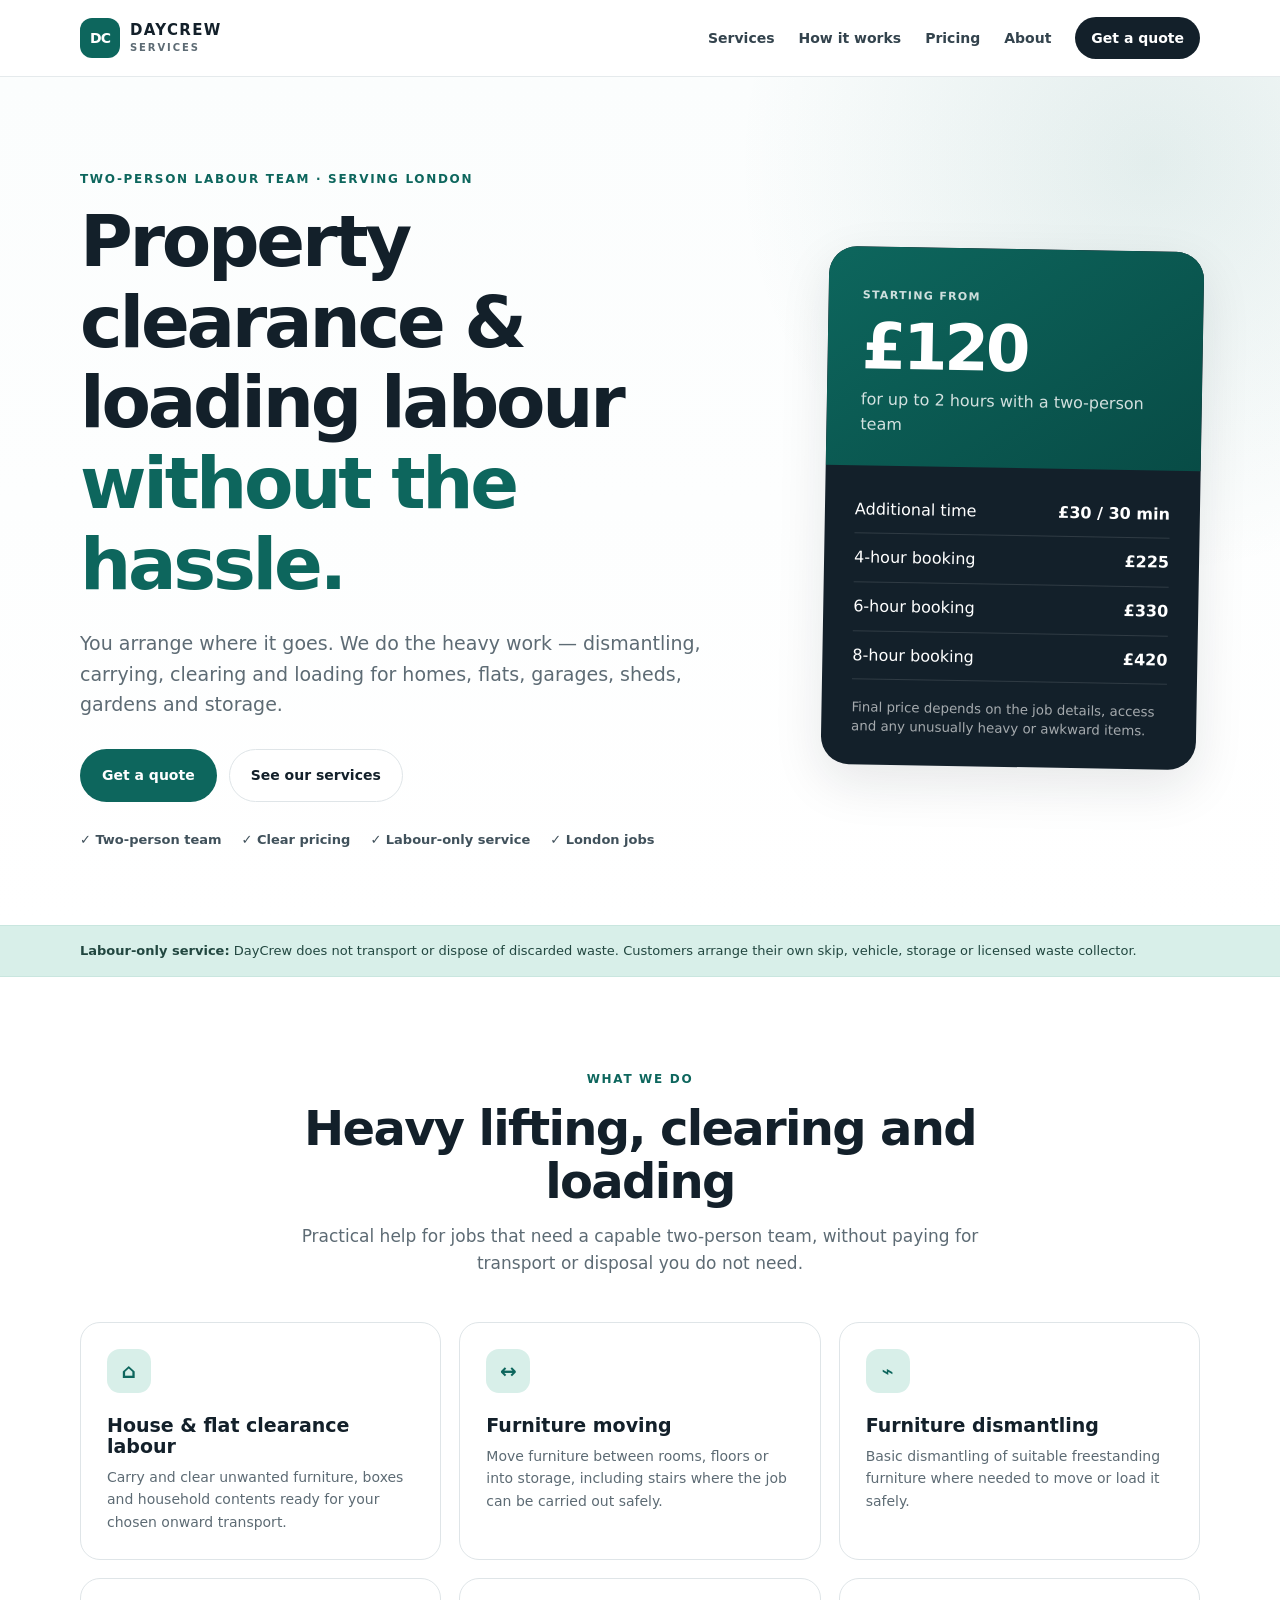
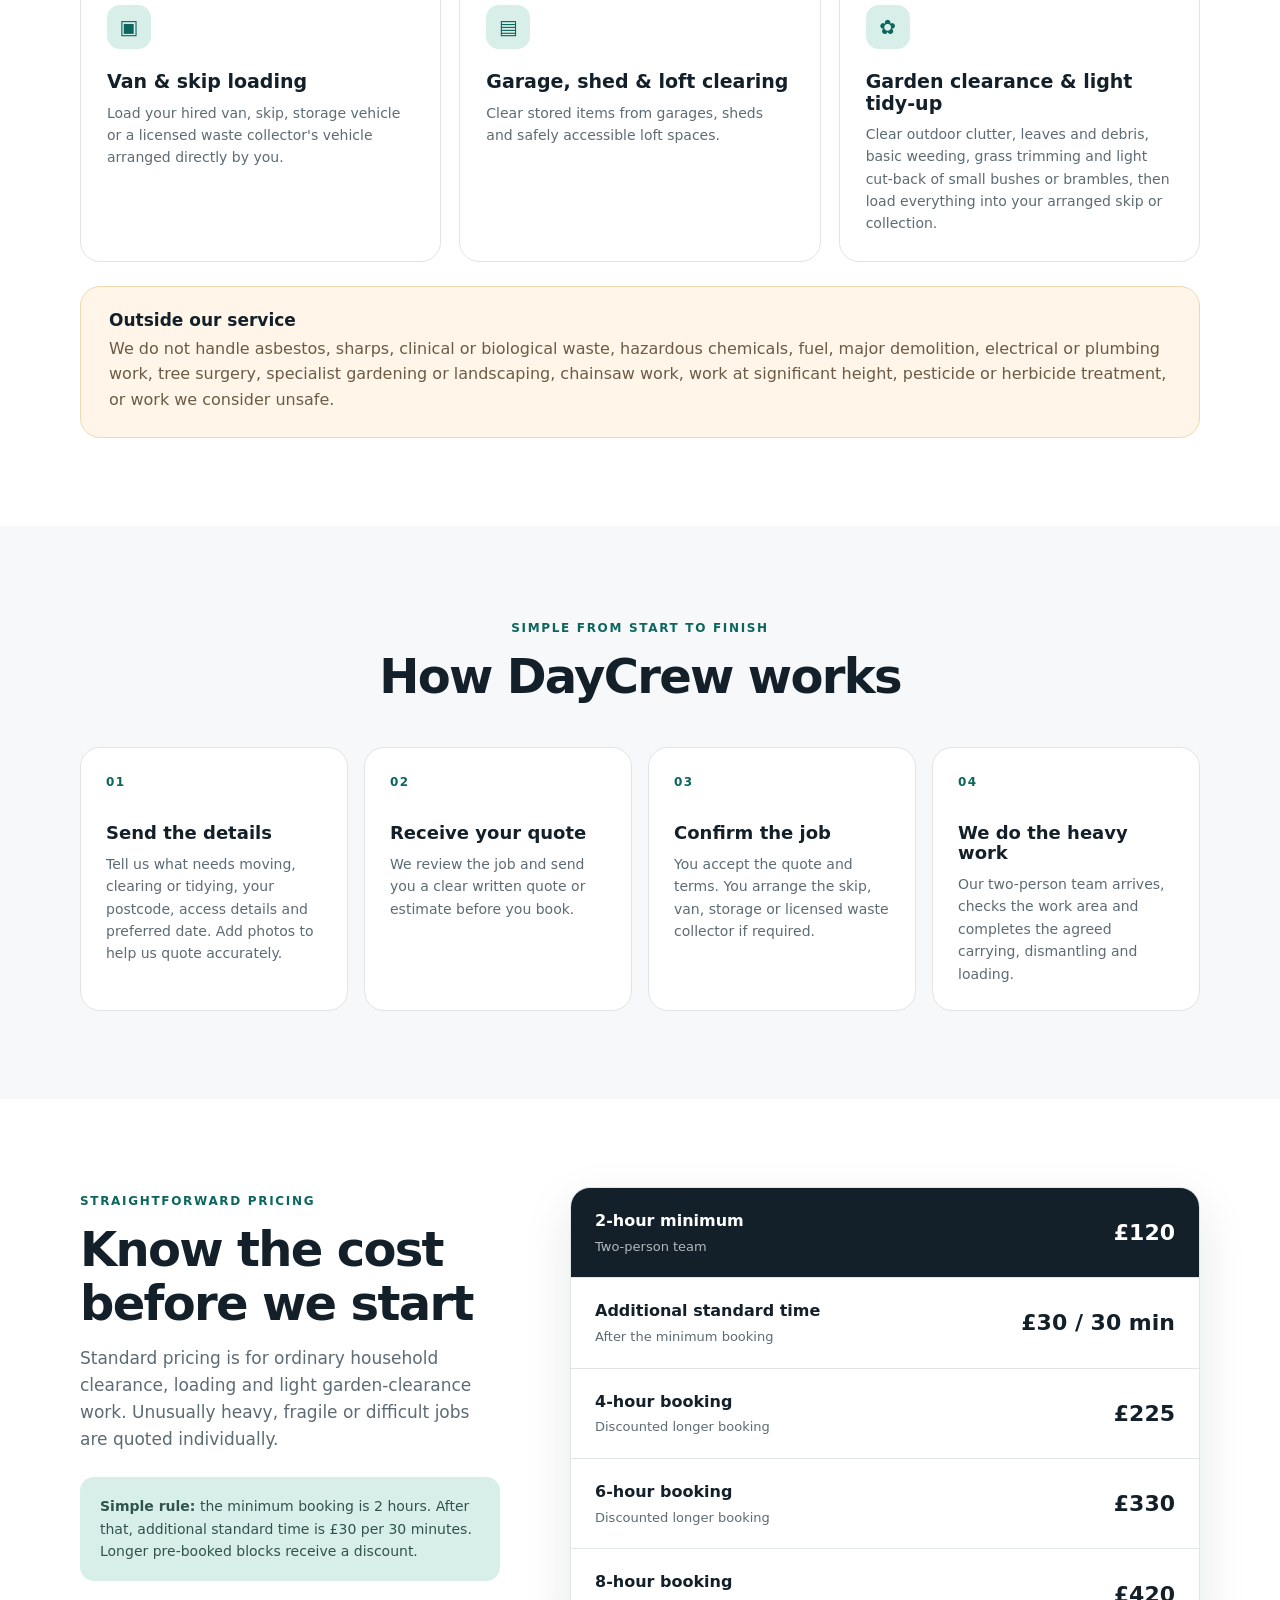
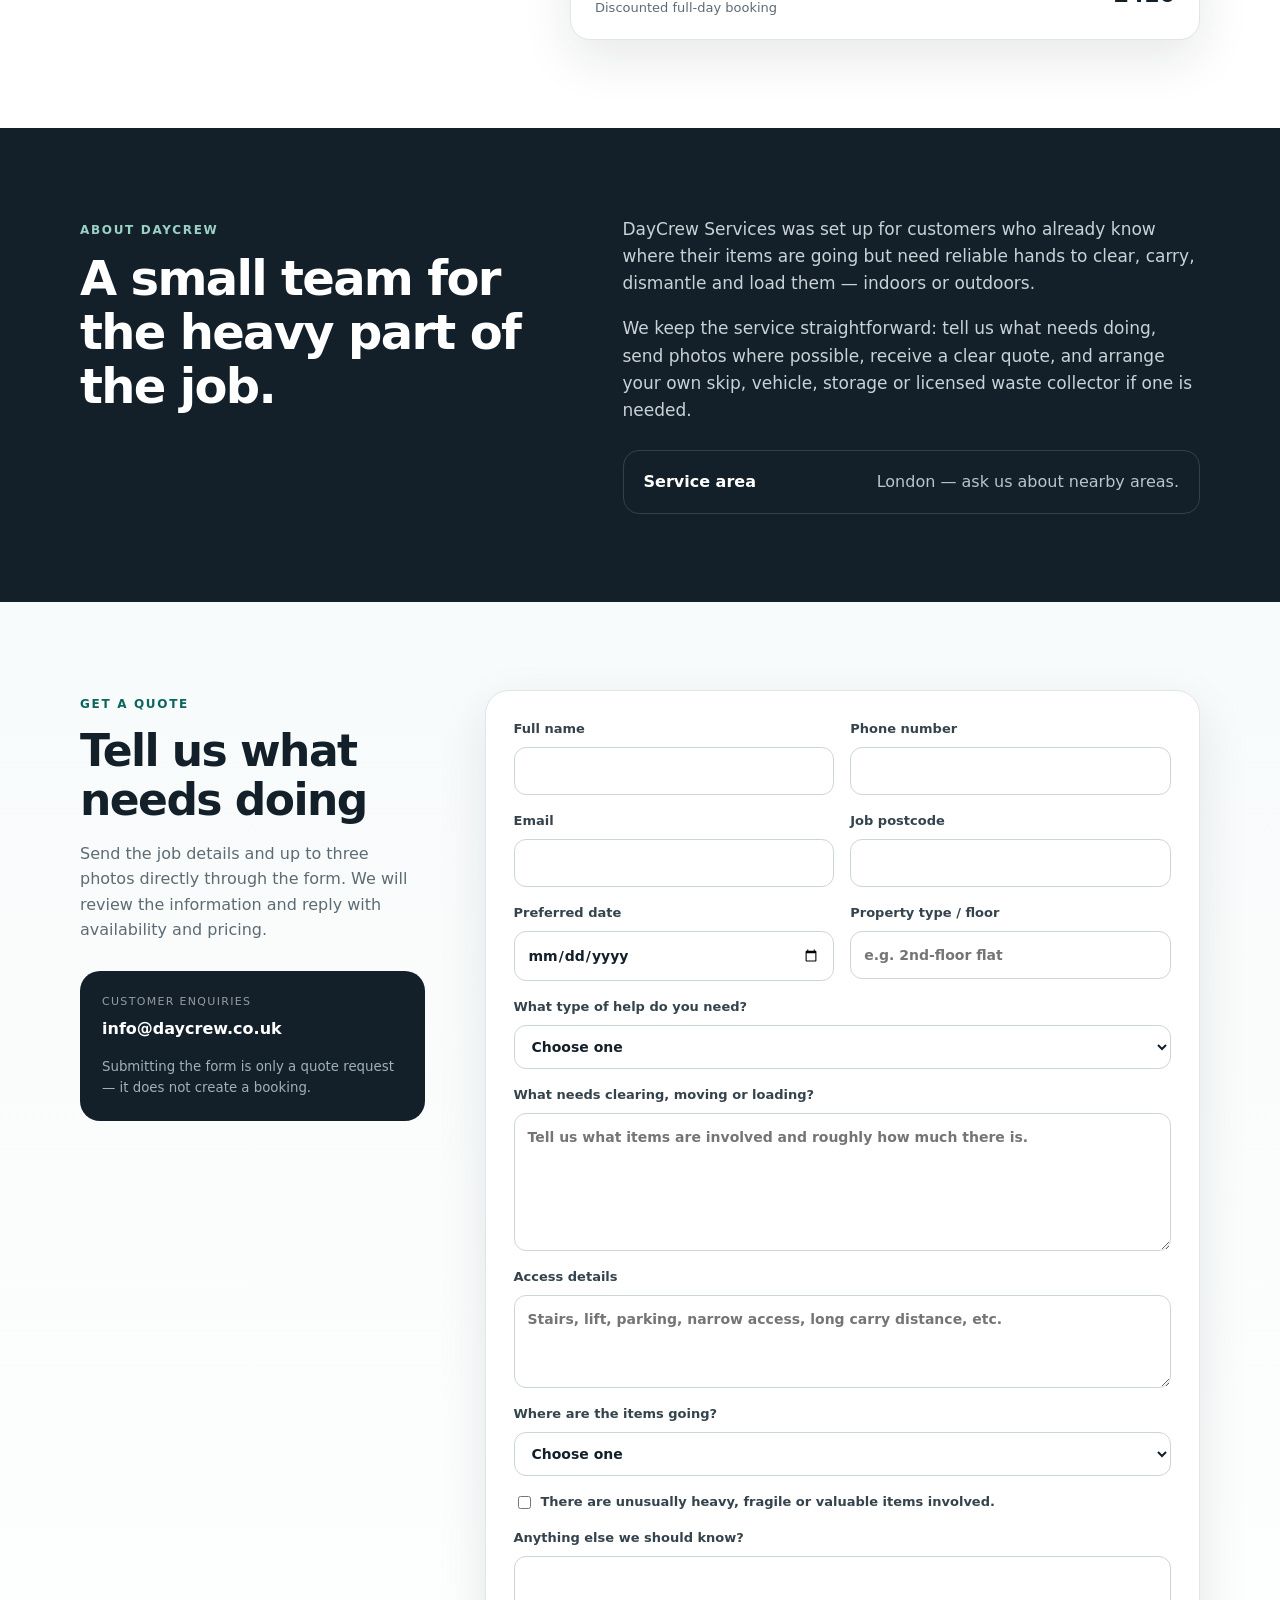
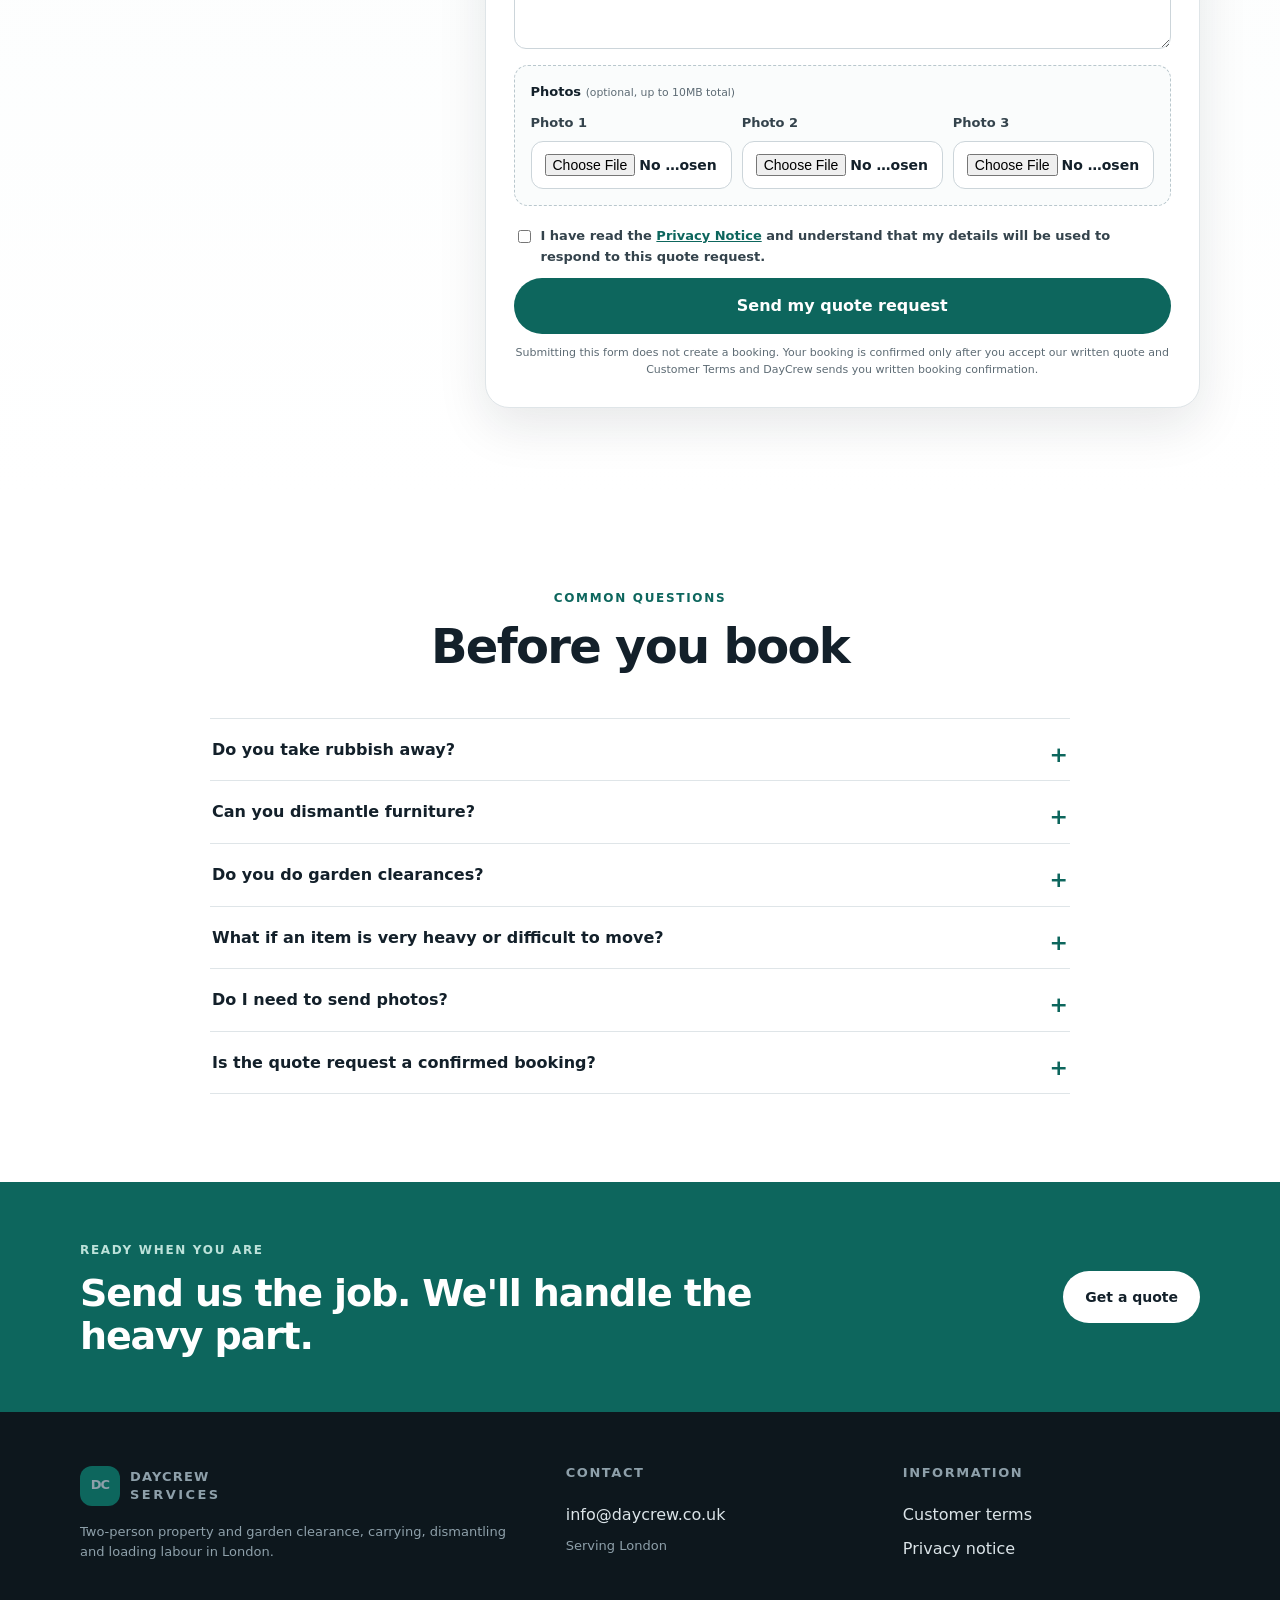
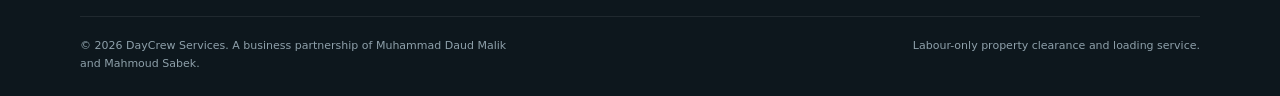
==== commit e60f58b6: "Clarify booking process and partnership identity" ====
--- a/index.html
+++ b/index.html
@@ -223,7 +223,7 @@
           </div>
 
           <button type="submit" class="btn btn-primary btn-full">Send my quote request</button>
-          <p class="form-small">Your booking is confirmed only after DayCrew agrees the scope, price, date and terms with you.</p>
+          <p class="form-small">Submitting this form does not create a booking. Your booking is confirmed only after you accept our written quote and Customer Terms and DayCrew sends you written booking confirmation.</p>
         </form>
         <div id="quote-success" class="form-status form-status-success" style="display:none;" role="status" aria-live="polite">
           <strong>Thanks — your quote request has been sent.</strong>
@@ -276,7 +276,7 @@
       </div>
     </div>
     <div class="container footer-bottom">
-      <p>© <span id="year"></span> DayCrew Services. All rights reserved.</p>
+      <p>© <span id="year"></span> DayCrew Services. A business partnership of Muhammad Daud Malik and Mahmoud Sabek.</p>
       <p>Labour-only property clearance and loading service.</p>
     </div>
   </footer>
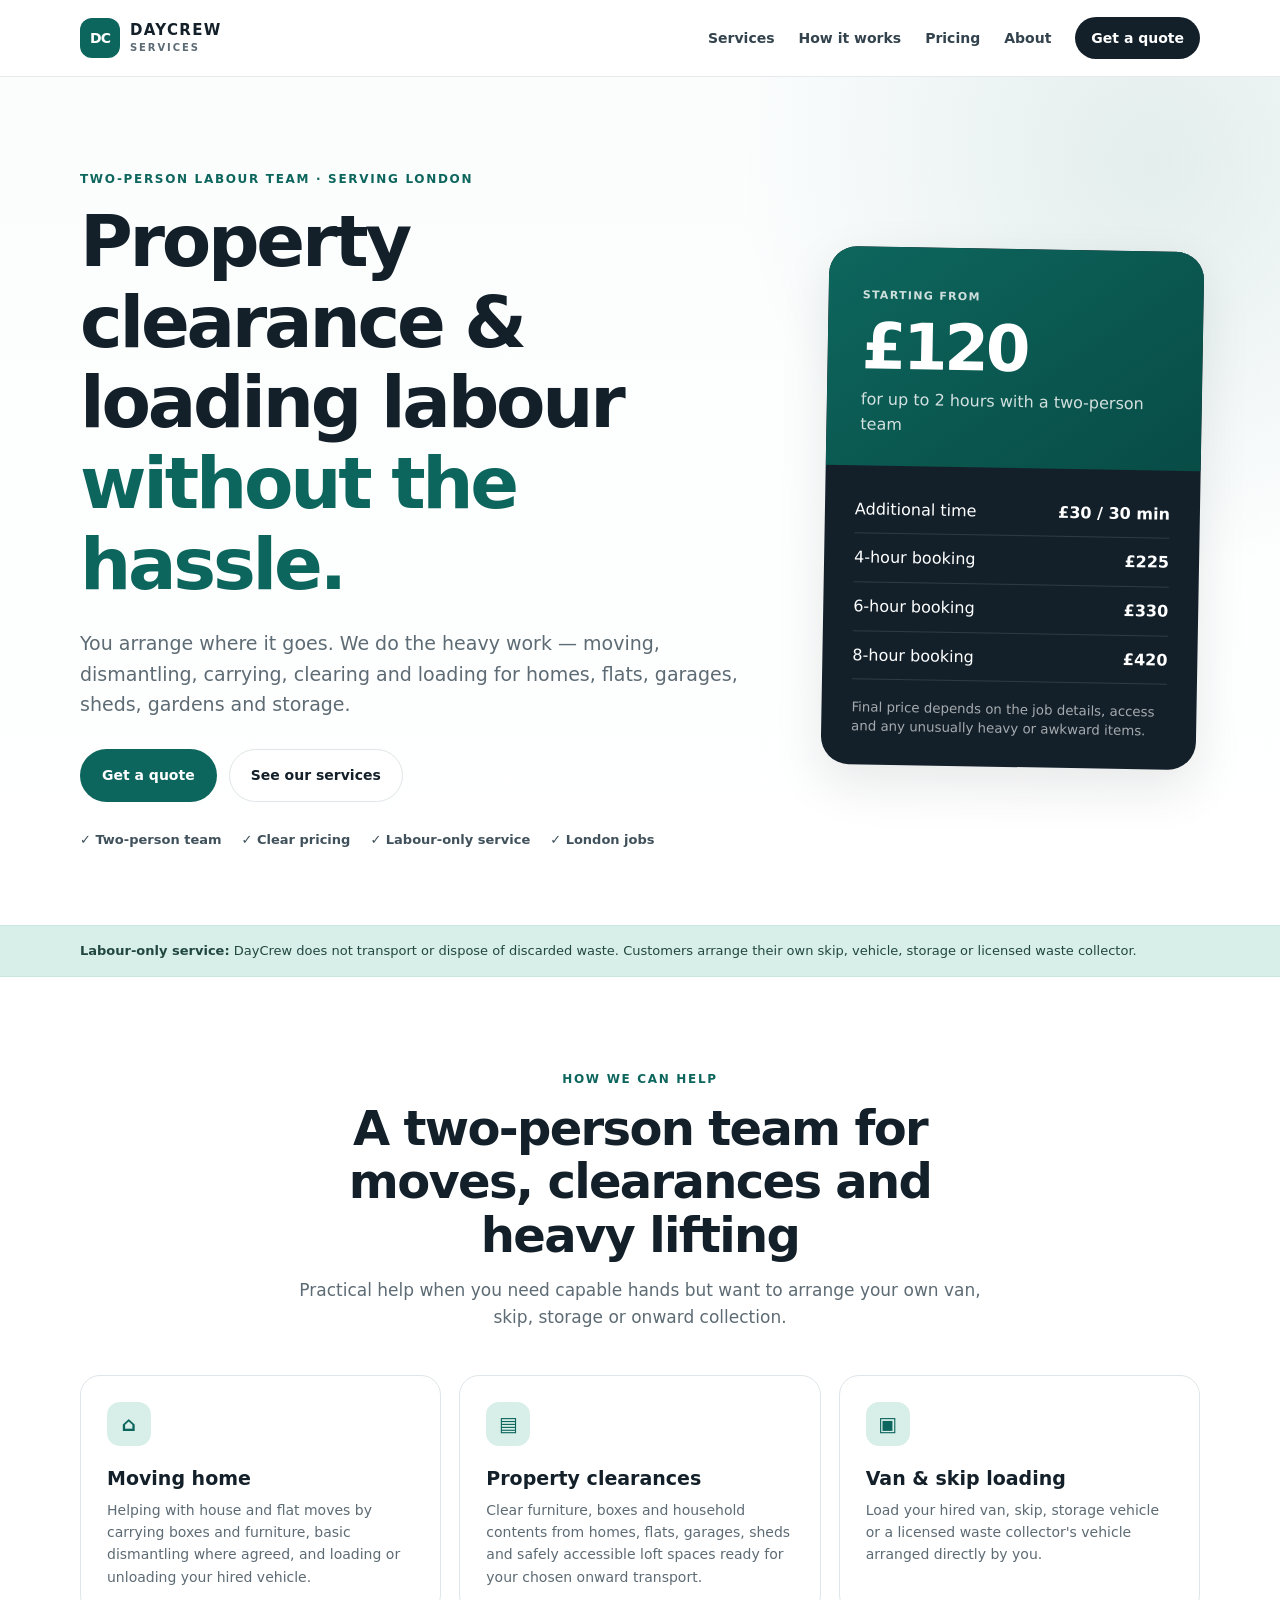
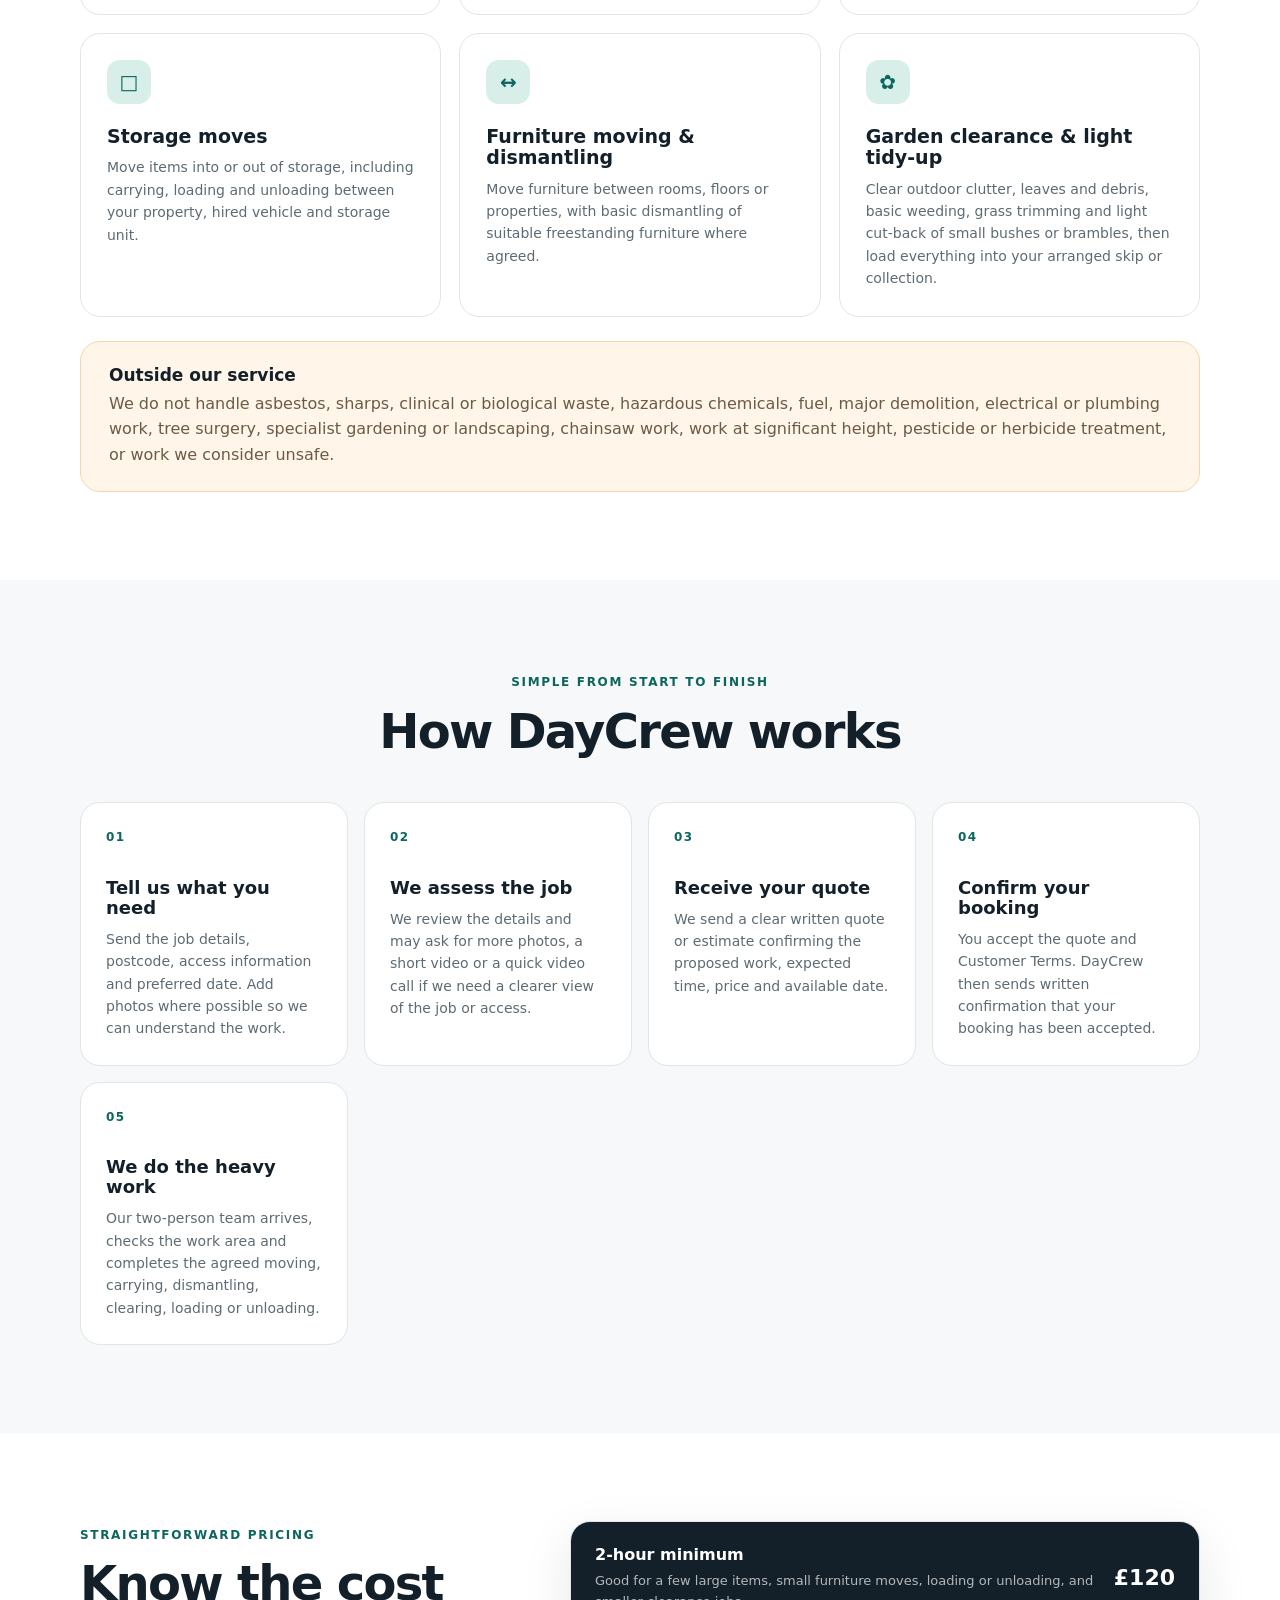
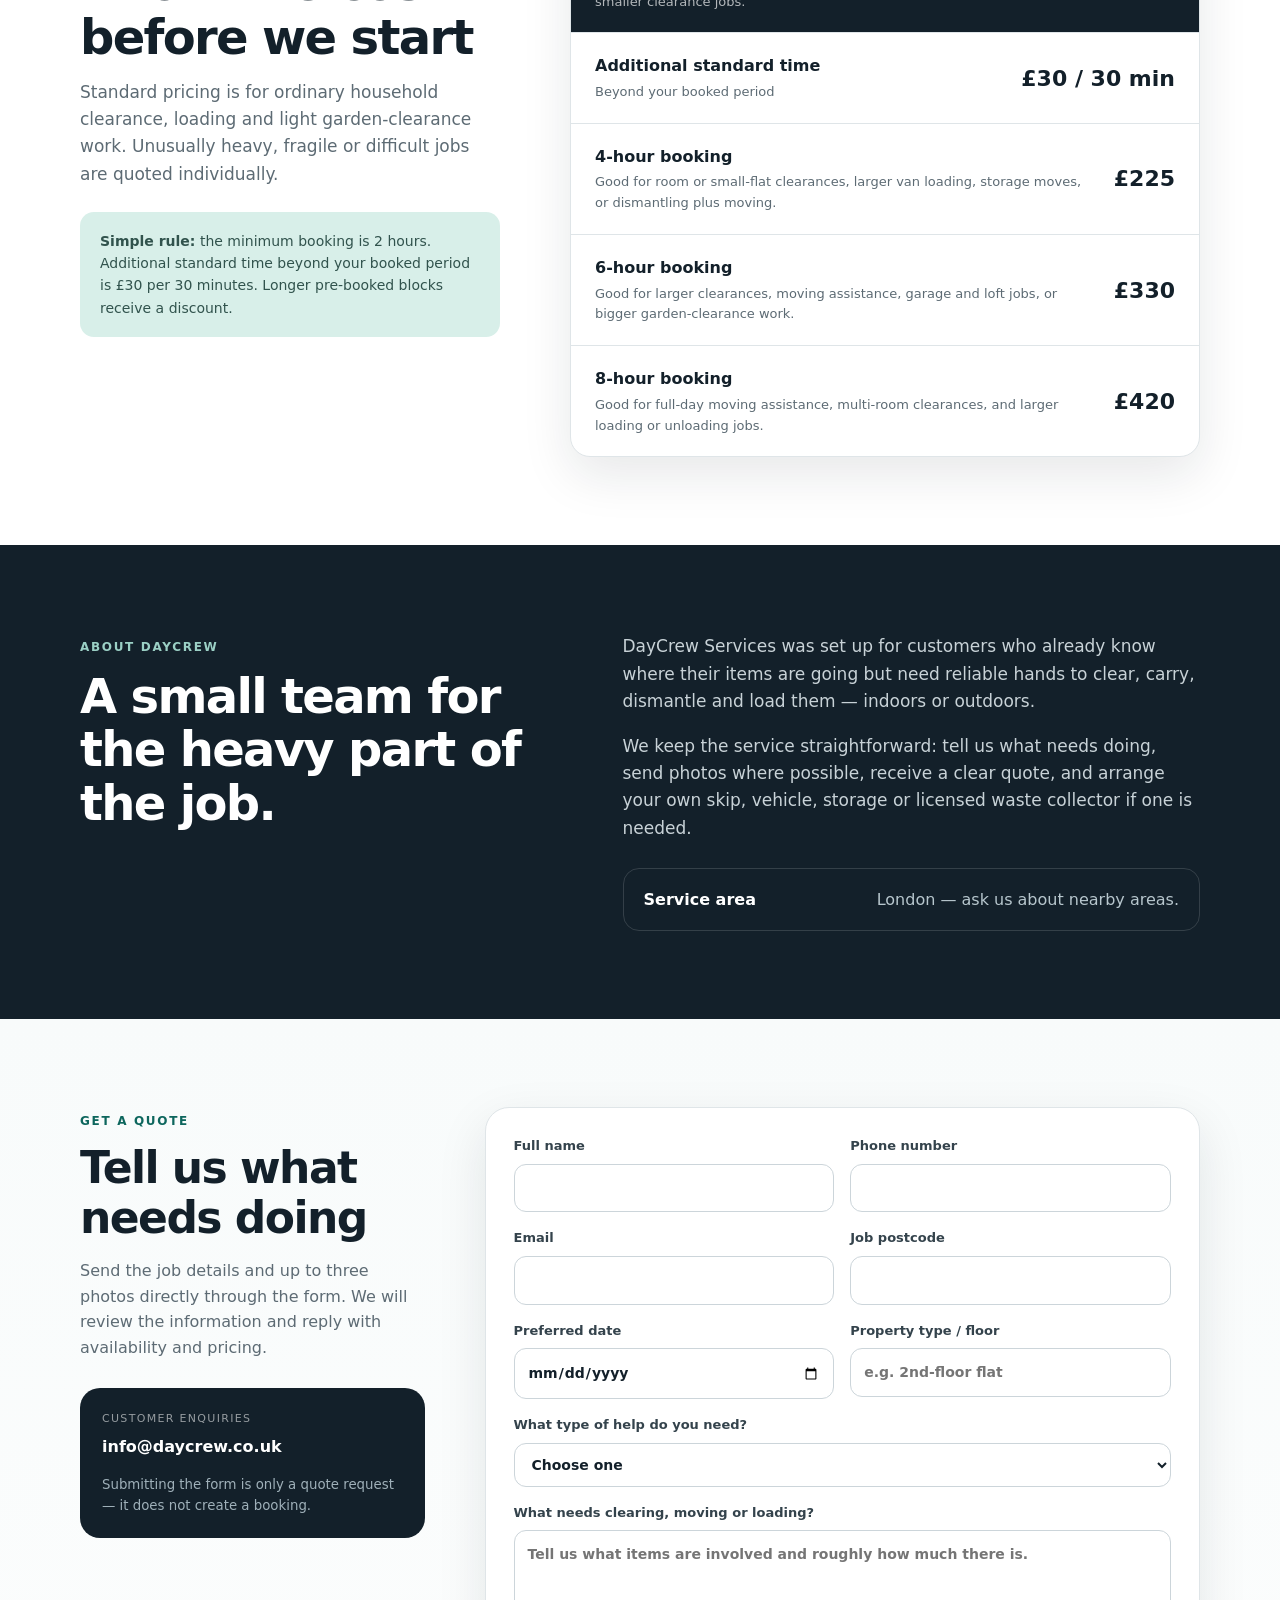
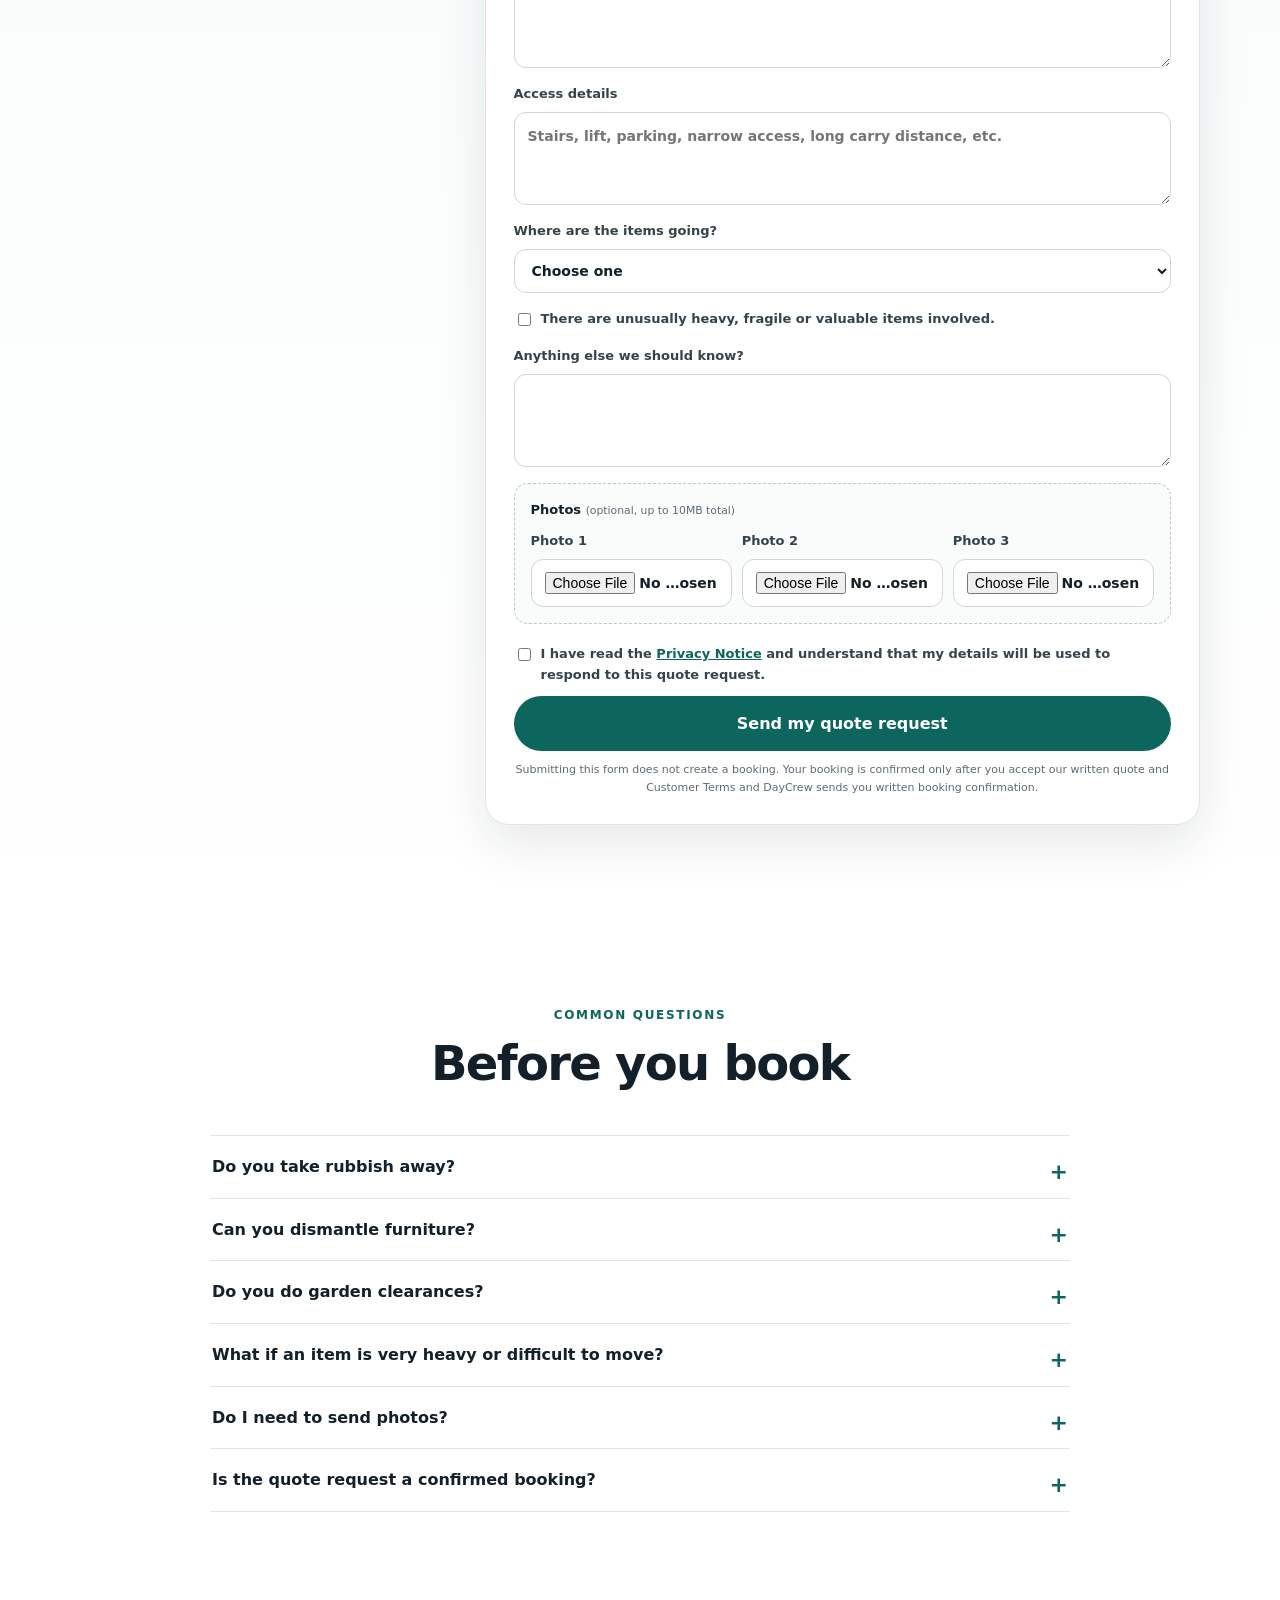
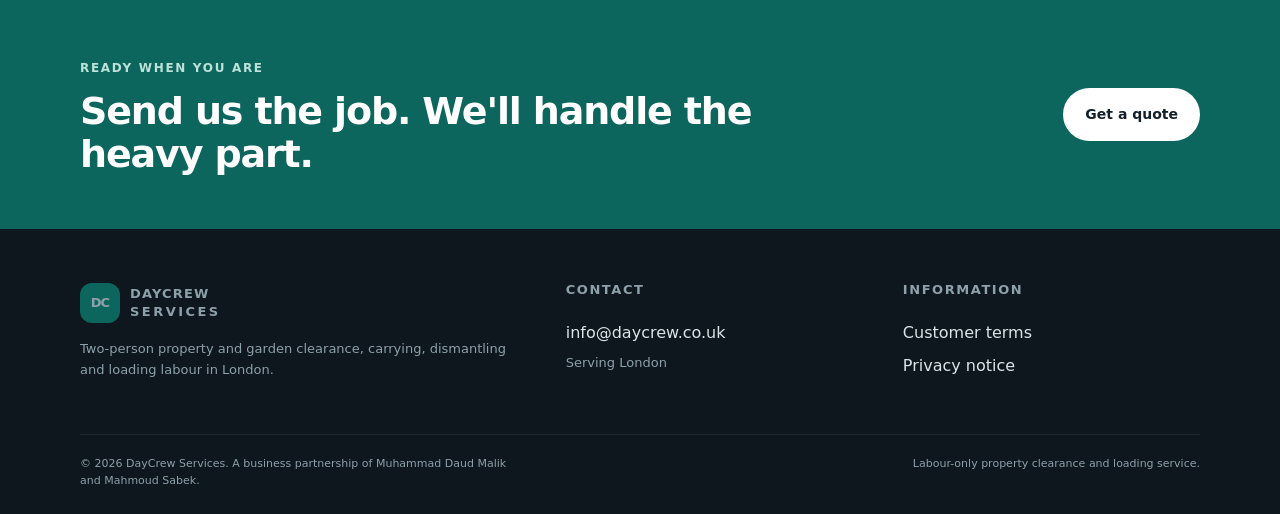
==== commit 1fc5a9b0: "Expand DayCrew use cases and improve customer journey" ====
--- a/index.html
+++ b/index.html
@@ -55,7 +55,7 @@
         <div class="hero-copy">
           <span class="eyebrow">Two-person labour team · Serving London</span>
           <h1>Property clearance &amp; loading labour <span>without the hassle.</span></h1>
-          <p class="hero-lead">You arrange where it goes. We do the heavy work — dismantling, carrying, clearing and loading for homes, flats, garages, sheds, gardens and storage.</p>
+          <p class="hero-lead">You arrange where it goes. We do the heavy work — moving, dismantling, carrying, clearing and loading for homes, flats, garages, sheds, gardens and storage.</p>
           <div class="hero-actions">
             <a class="btn btn-primary" href="#quote">Get a quote</a>
             <a class="btn btn-secondary" href="#services">See our services</a>
@@ -92,16 +92,16 @@
     <section class="section" id="services">
       <div class="container">
         <div class="section-heading">
-          <span class="eyebrow">What we do</span>
-          <h2>Heavy lifting, clearing and loading</h2>
-          <p>Practical help for jobs that need a capable two-person team, without paying for transport or disposal you do not need.</p>
+          <span class="eyebrow">How we can help</span>
+          <h2>A two-person team for moves, clearances and heavy lifting</h2>
+          <p>Practical help when you need capable hands but want to arrange your own van, skip, storage or onward collection.</p>
         </div>
         <div class="service-grid">
-          <article class="service-card"><div class="icon">⌂</div><h3>House &amp; flat clearance labour</h3><p>Carry and clear unwanted furniture, boxes and household contents ready for your chosen onward transport.</p></article>
-          <article class="service-card"><div class="icon">↔</div><h3>Furniture moving</h3><p>Move furniture between rooms, floors or into storage, including stairs where the job can be carried out safely.</p></article>
-          <article class="service-card"><div class="icon">⌁</div><h3>Furniture dismantling</h3><p>Basic dismantling of suitable freestanding furniture where needed to move or load it safely.</p></article>
+          <article class="service-card"><div class="icon">⌂</div><h3>Moving home</h3><p>Helping with house and flat moves by carrying boxes and furniture, basic dismantling where agreed, and loading or unloading your hired vehicle.</p></article>
+          <article class="service-card"><div class="icon">▤</div><h3>Property clearances</h3><p>Clear furniture, boxes and household contents from homes, flats, garages, sheds and safely accessible loft spaces ready for your chosen onward transport.</p></article>
           <article class="service-card"><div class="icon">▣</div><h3>Van &amp; skip loading</h3><p>Load your hired van, skip, storage vehicle or a licensed waste collector's vehicle arranged directly by you.</p></article>
-          <article class="service-card"><div class="icon">▤</div><h3>Garage, shed &amp; loft clearing</h3><p>Clear stored items from garages, sheds and safely accessible loft spaces.</p></article>
+          <article class="service-card"><div class="icon">□</div><h3>Storage moves</h3><p>Move items into or out of storage, including carrying, loading and unloading between your property, hired vehicle and storage unit.</p></article>
+          <article class="service-card"><div class="icon">↔</div><h3>Furniture moving &amp; dismantling</h3><p>Move furniture between rooms, floors or properties, with basic dismantling of suitable freestanding furniture where agreed.</p></article>
           <article class="service-card"><div class="icon">✿</div><h3>Garden clearance &amp; light tidy-up</h3><p>Clear outdoor clutter, leaves and debris, basic weeding, grass trimming and light cut-back of small bushes or brambles, then load everything into your arranged skip or collection.</p></article>
         </div>
         <div class="scope-box">
@@ -117,11 +117,12 @@
           <span class="eyebrow">Simple from start to finish</span>
           <h2>How DayCrew works</h2>
         </div>
-        <div class="steps">
-          <article class="step"><span class="step-number">01</span><h3>Send the details</h3><p>Tell us what needs moving, clearing or tidying, your postcode, access details and preferred date. Add photos to help us quote accurately.</p></article>
-          <article class="step"><span class="step-number">02</span><h3>Receive your quote</h3><p>We review the job and send you a clear written quote or estimate before you book.</p></article>
-          <article class="step"><span class="step-number">03</span><h3>Confirm the job</h3><p>You accept the quote and terms. You arrange the skip, van, storage or licensed waste collector if required.</p></article>
-          <article class="step"><span class="step-number">04</span><h3>We do the heavy work</h3><p>Our two-person team arrives, checks the work area and completes the agreed carrying, dismantling and loading.</p></article>
+        <div class="steps steps-five">
+          <article class="step"><span class="step-number">01</span><h3>Tell us what you need</h3><p>Send the job details, postcode, access information and preferred date. Add photos where possible so we can understand the work.</p></article>
+          <article class="step"><span class="step-number">02</span><h3>We assess the job</h3><p>We review the details and may ask for more photos, a short video or a quick video call if we need a clearer view of the job or access.</p></article>
+          <article class="step"><span class="step-number">03</span><h3>Receive your quote</h3><p>We send a clear written quote or estimate confirming the proposed work, expected time, price and available date.</p></article>
+          <article class="step"><span class="step-number">04</span><h3>Confirm your booking</h3><p>You accept the quote and Customer Terms. DayCrew then sends written confirmation that your booking has been accepted.</p></article>
+          <article class="step"><span class="step-number">05</span><h3>We do the heavy work</h3><p>Our two-person team arrives, checks the work area and completes the agreed moving, carrying, dismantling, clearing, loading or unloading.</p></article>
         </div>
       </div>
     </section>
@@ -132,14 +133,14 @@
           <span class="eyebrow">Straightforward pricing</span>
           <h2>Know the cost before we start</h2>
           <p>Standard pricing is for ordinary household clearance, loading and light garden-clearance work. Unusually heavy, fragile or difficult jobs are quoted individually.</p>
-          <div class="pricing-note"><strong>Simple rule:</strong> the minimum booking is 2 hours. After that, additional standard time is £30 per 30 minutes. Longer pre-booked blocks receive a discount.</div>
+          <div class="pricing-note"><strong>Simple rule:</strong> the minimum booking is 2 hours. Additional standard time beyond your booked period is £30 per 30 minutes. Longer pre-booked blocks receive a discount.</div>
         </div>
         <div class="pricing-table">
-          <div class="price-row featured"><div><strong>2-hour minimum</strong><span>Two-person team</span></div><strong>£120</strong></div>
-          <div class="price-row"><div><strong>Additional standard time</strong><span>After the minimum booking</span></div><strong>£30 / 30 min</strong></div>
-          <div class="price-row"><div><strong>4-hour booking</strong><span>Discounted longer booking</span></div><strong>£225</strong></div>
-          <div class="price-row"><div><strong>6-hour booking</strong><span>Discounted longer booking</span></div><strong>£330</strong></div>
-          <div class="price-row"><div><strong>8-hour booking</strong><span>Discounted full-day booking</span></div><strong>£420</strong></div>
+          <div class="price-row featured"><div><strong>2-hour minimum</strong><span>Good for a few large items, small furniture moves, loading or unloading, and smaller clearance jobs.</span></div><strong>£120</strong></div>
+          <div class="price-row"><div><strong>Additional standard time</strong><span>Beyond your booked period</span></div><strong>£30 / 30 min</strong></div>
+          <div class="price-row"><div><strong>4-hour booking</strong><span>Good for room or small-flat clearances, larger van loading, storage moves, or dismantling plus moving.</span></div><strong>£225</strong></div>
+          <div class="price-row"><div><strong>6-hour booking</strong><span>Good for larger clearances, moving assistance, garage and loft jobs, or bigger garden-clearance work.</span></div><strong>£330</strong></div>
+          <div class="price-row"><div><strong>8-hour booking</strong><span>Good for full-day moving assistance, multi-room clearances, and larger loading or unloading jobs.</span></div><strong>£420</strong></div>
         </div>
       </div>
     </section>
@@ -245,7 +246,7 @@
           <details><summary>Do you do garden clearances?</summary><p>Yes. We can clear outdoor clutter and existing garden debris, carry and load garden items, and help with light tidy-up work such as basic weeding, grass trimming and cutting back small bushes or brambles where it can be done safely. We do not provide specialist gardening, landscaping or tree-surgery services.</p></details>
           <details><summary>What if an item is very heavy or difficult to move?</summary><p>Tell us before booking. We may ask for more details, quote it separately, require a specific risk acknowledgement, or decline work we believe cannot be carried out safely.</p></details>
           <details><summary>Do I need to send photos?</summary><p>They are strongly recommended. Photos of the items, stairs and access route help us estimate the time and identify difficult items before arrival.</p></details>
-          <details><summary>Is the quote request a confirmed booking?</summary><p>No. A booking is confirmed only once we have agreed the scope, price, date and terms with you.</p></details>
+          <details><summary>Is the quote request a confirmed booking?</summary><p>No. A booking is confirmed only after you accept our written quote and Customer Terms and DayCrew sends you written booking confirmation.</p></details>
         </div>
       </div>
     </section>
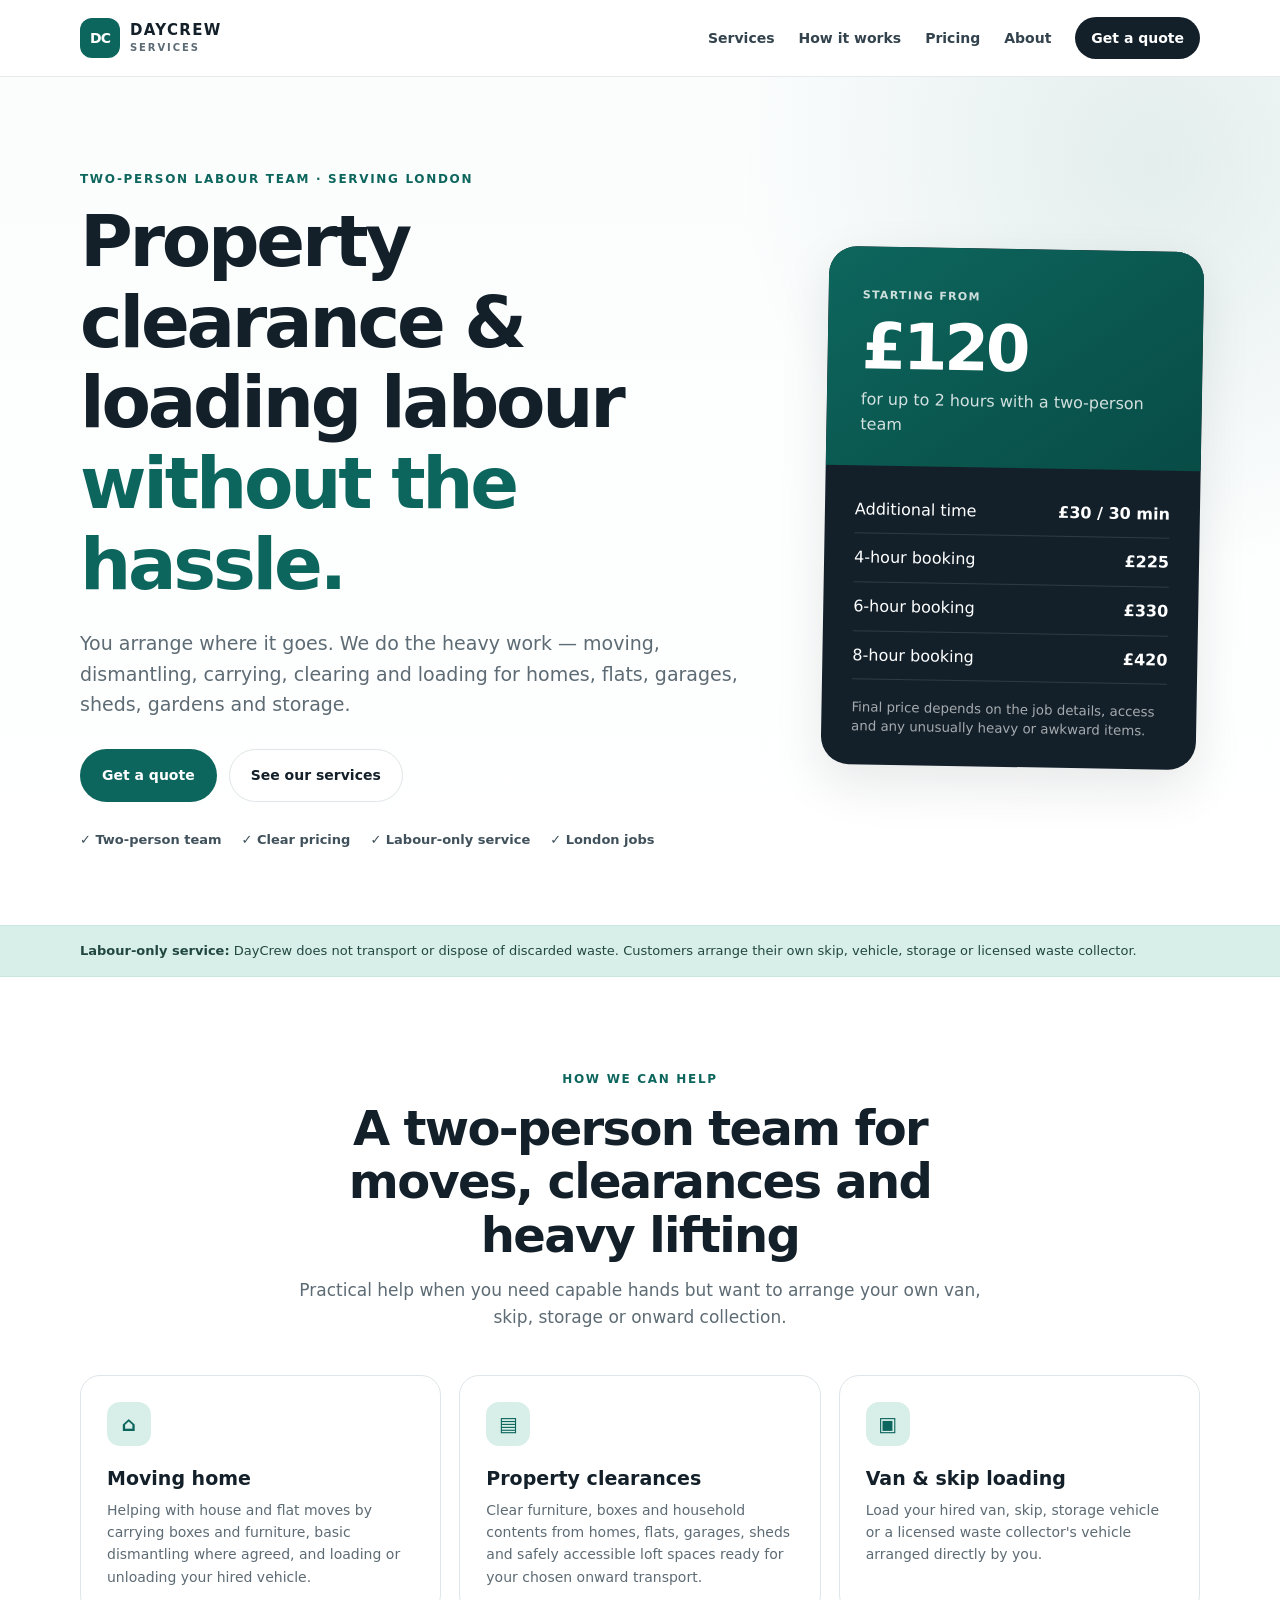
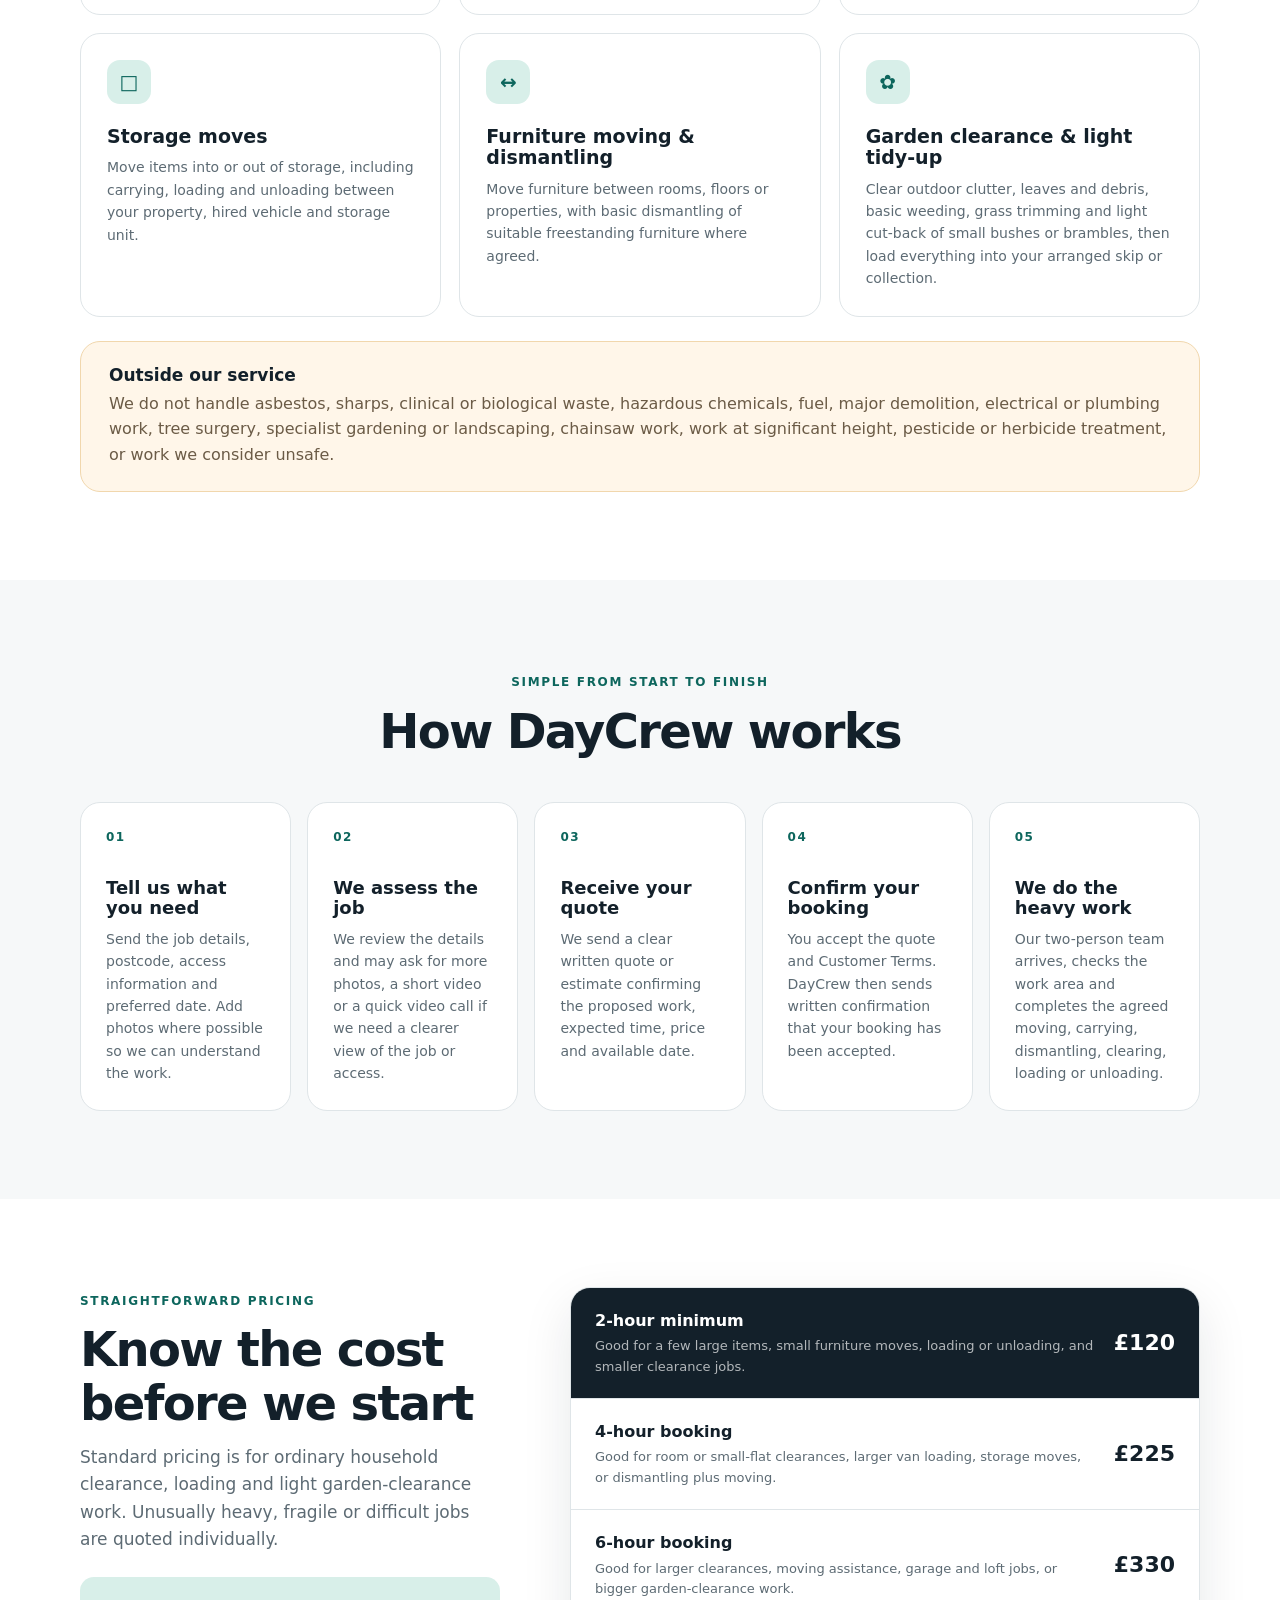
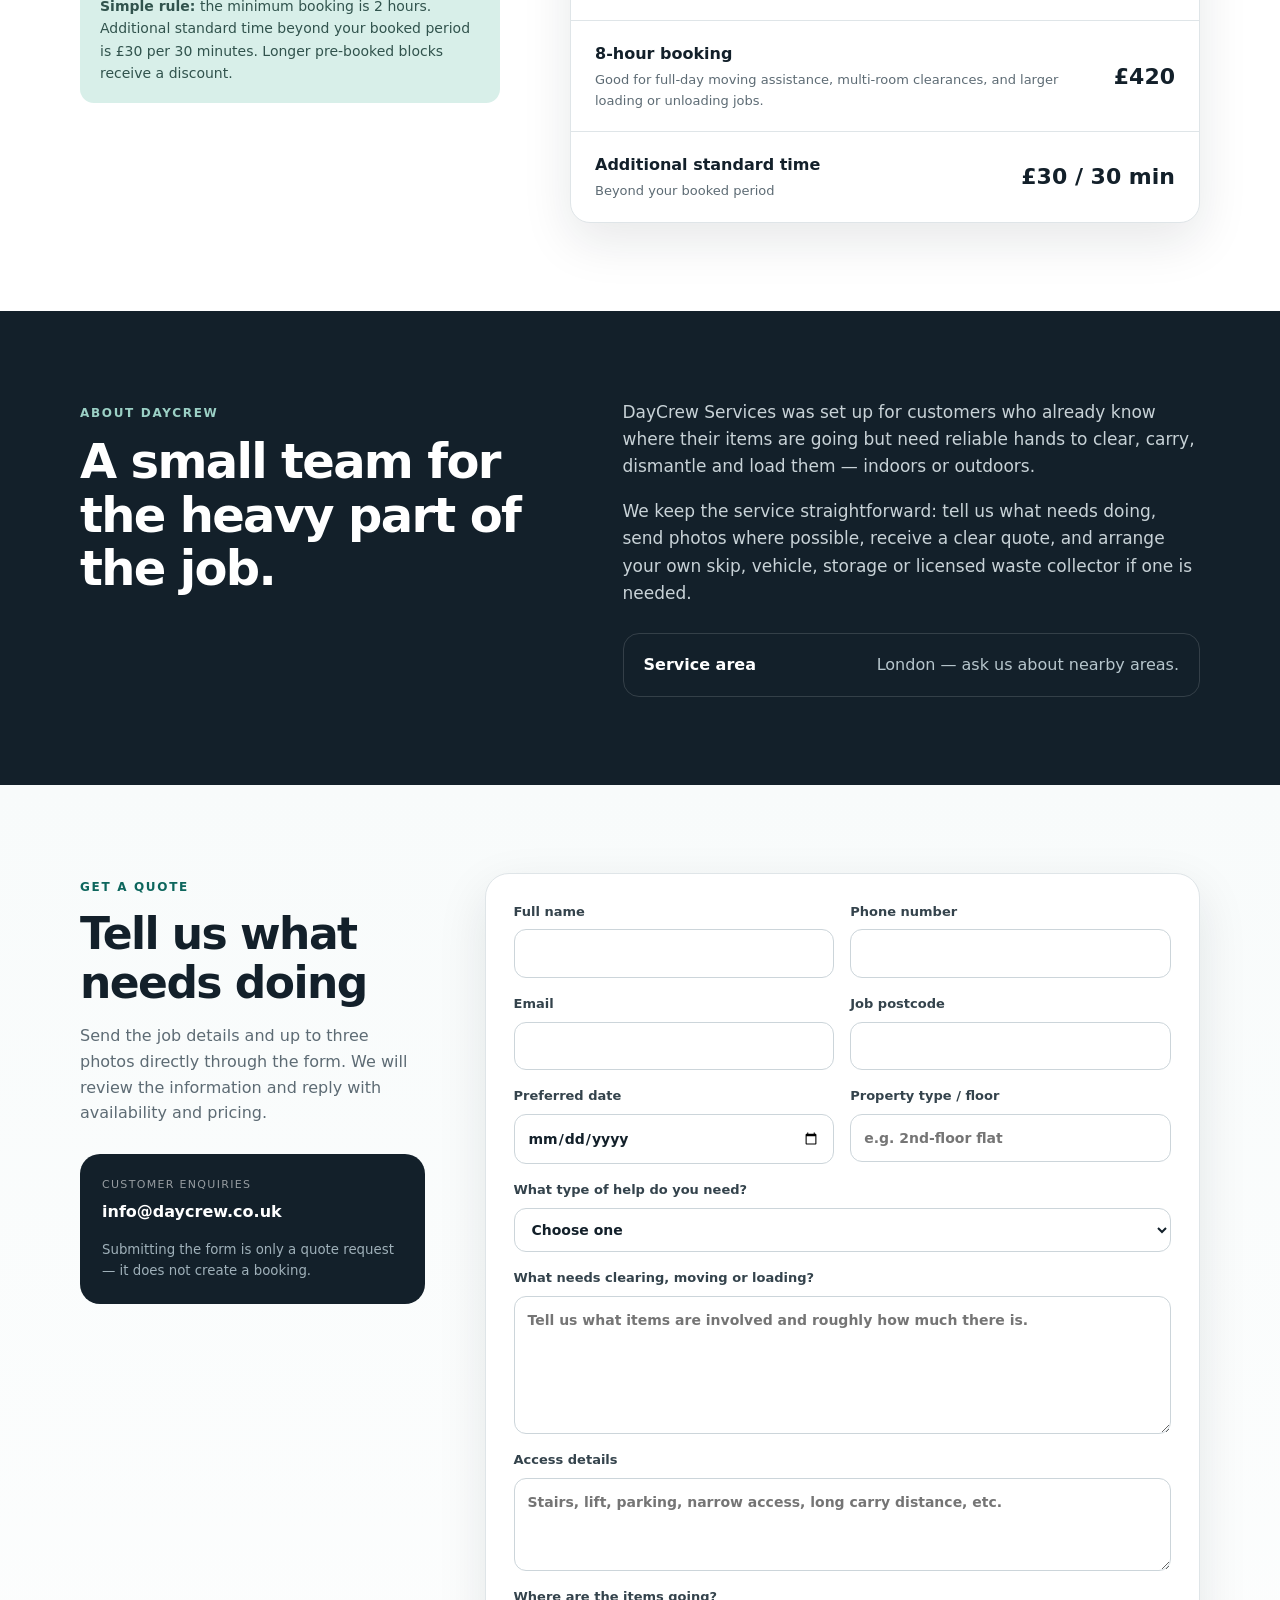
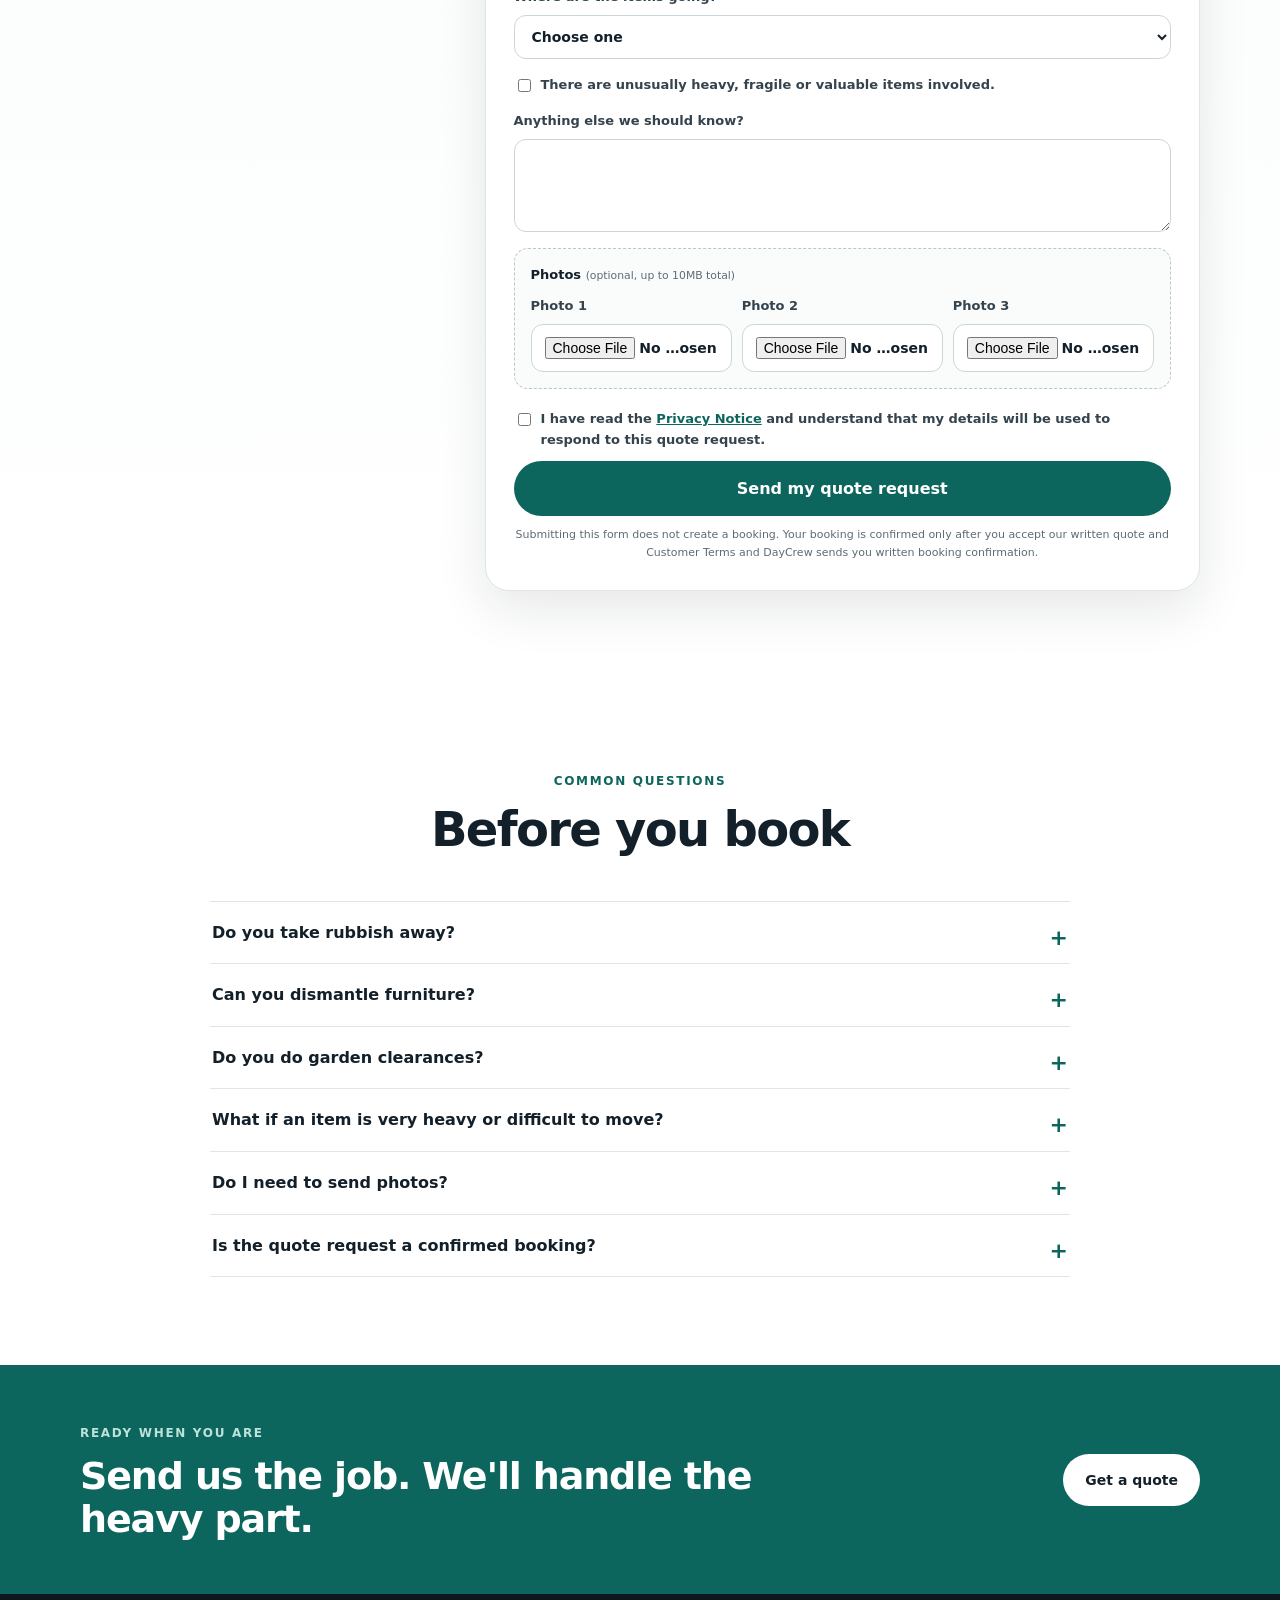
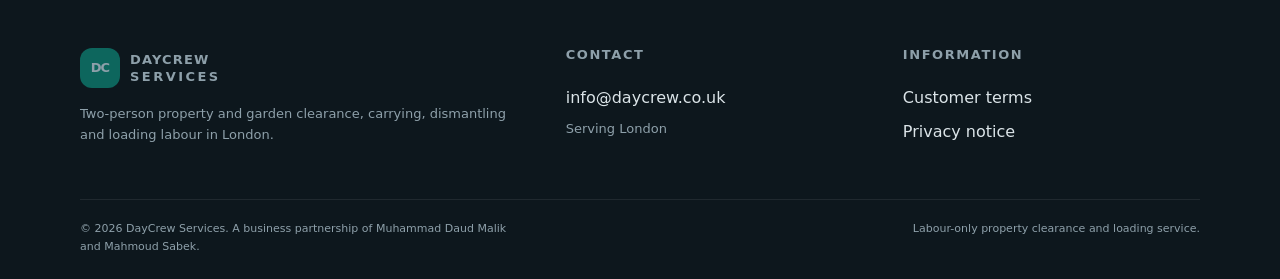
==== commit 742cabbf: "Move additional-time pricing below booking packages" ====
--- a/index.html
+++ b/index.html
@@ -137,10 +137,10 @@
         </div>
         <div class="pricing-table">
           <div class="price-row featured"><div><strong>2-hour minimum</strong><span>Good for a few large items, small furniture moves, loading or unloading, and smaller clearance jobs.</span></div><strong>£120</strong></div>
-          <div class="price-row"><div><strong>Additional standard time</strong><span>Beyond your booked period</span></div><strong>£30 / 30 min</strong></div>
           <div class="price-row"><div><strong>4-hour booking</strong><span>Good for room or small-flat clearances, larger van loading, storage moves, or dismantling plus moving.</span></div><strong>£225</strong></div>
           <div class="price-row"><div><strong>6-hour booking</strong><span>Good for larger clearances, moving assistance, garage and loft jobs, or bigger garden-clearance work.</span></div><strong>£330</strong></div>
           <div class="price-row"><div><strong>8-hour booking</strong><span>Good for full-day moving assistance, multi-room clearances, and larger loading or unloading jobs.</span></div><strong>£420</strong></div>
+          <div class="price-row"><div><strong>Additional standard time</strong><span>Beyond your booked period</span></div><strong>£30 / 30 min</strong></div>
         </div>
       </div>
     </section>
--- a/styles.css
+++ b/styles.css
@@ -74,6 +74,7 @@
 .scope-box h3{font-size:17px;margin-bottom:6px}
 .scope-box p{margin:0;color:#6b5b46}
 .steps{display:grid;grid-template-columns:repeat(4,1fr);gap:16px}
+.steps-five{grid-template-columns:repeat(5,1fr)}
 .step{background:#fff;border:1px solid var(--line);border-radius:var(--radius);padding:25px}
 .step-number{display:block;color:var(--brand);font-weight:900;letter-spacing:.12em;font-size:12px;margin-bottom:30px}
 .step h3{font-size:18px;margin-bottom:10px}
@@ -160,7 +161,7 @@
 @media(max-width:900px){
   .hero-grid,.pricing-wrap,.quote-grid,.about-grid{grid-template-columns:1fr}
   .hero-grid{gap:38px}.hero-card{max-width:620px;transform:none}
-  .service-grid{grid-template-columns:1fr 1fr}.steps{grid-template-columns:1fr 1fr}
+  .service-grid{grid-template-columns:1fr 1fr}.steps{grid-template-columns:1fr 1fr}.steps-five{grid-template-columns:repeat(2,1fr)}
   .quote-copy{max-width:700px}
 }
 
